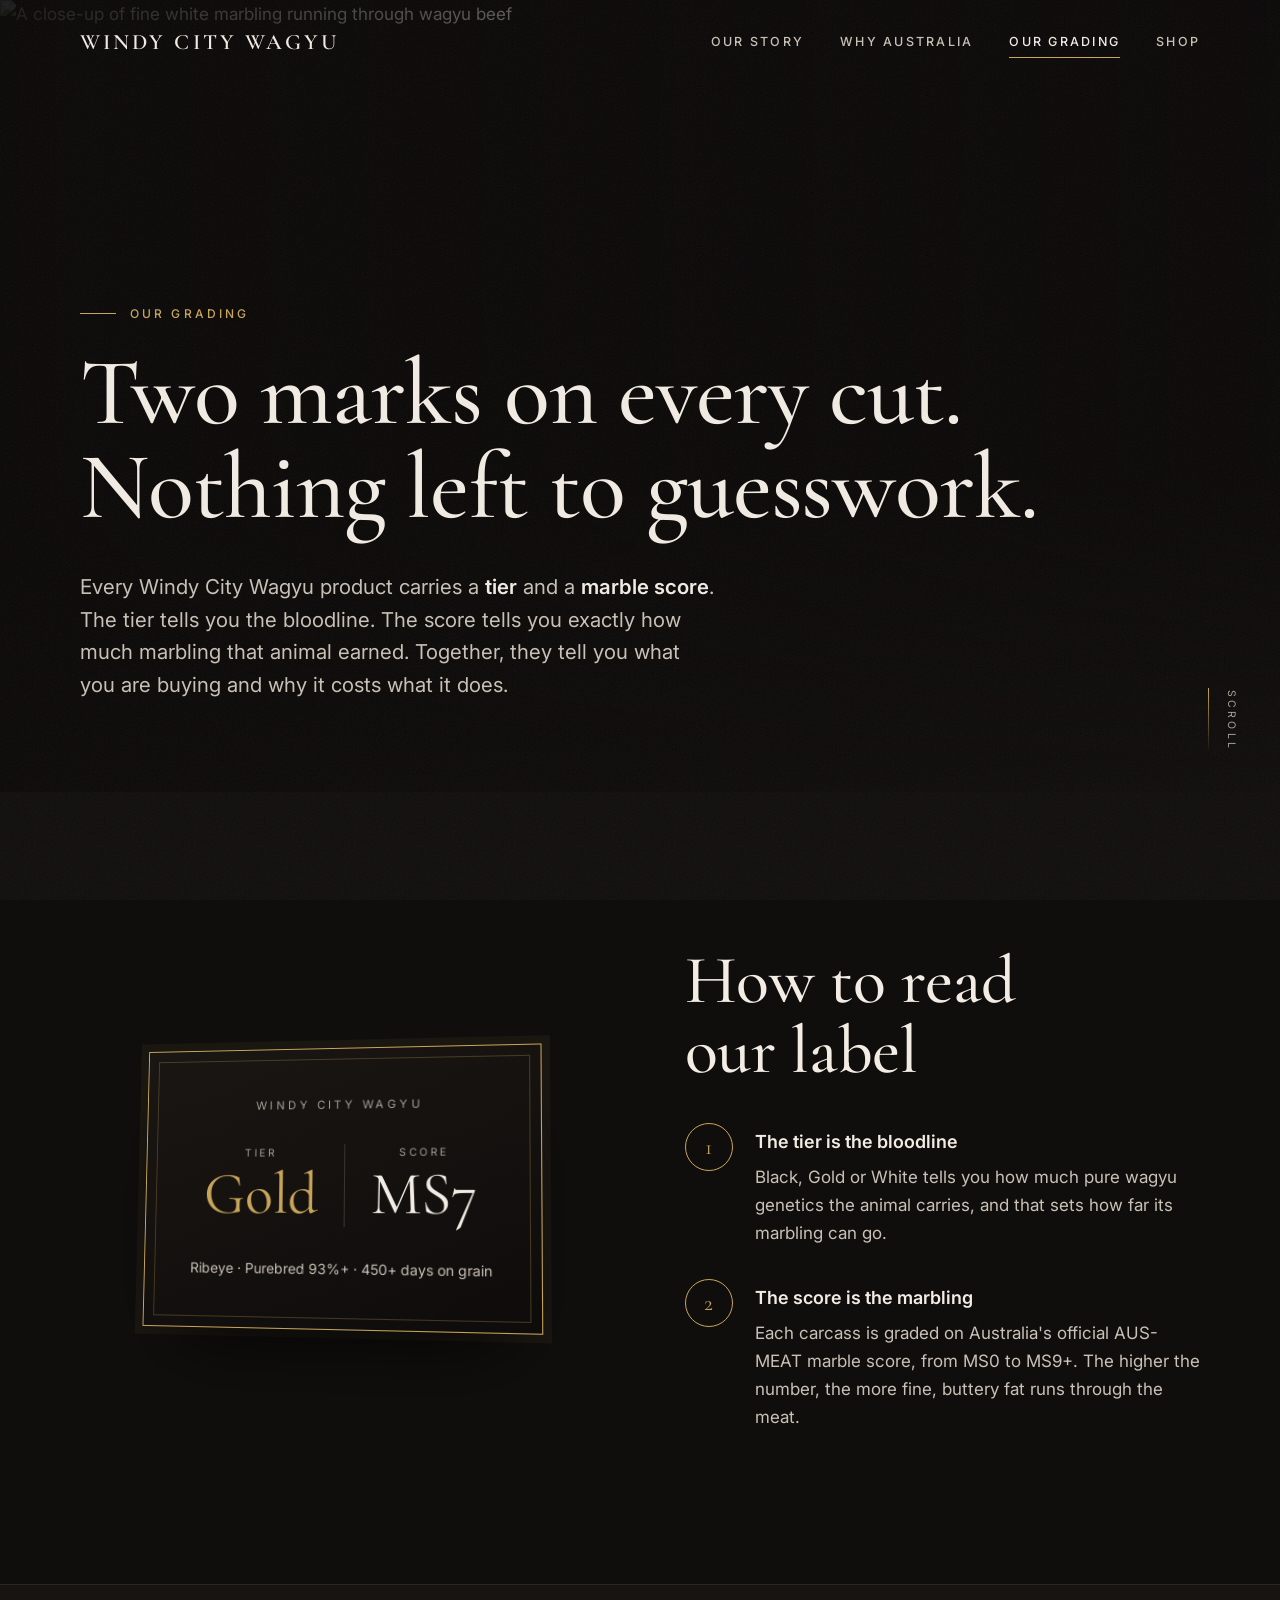
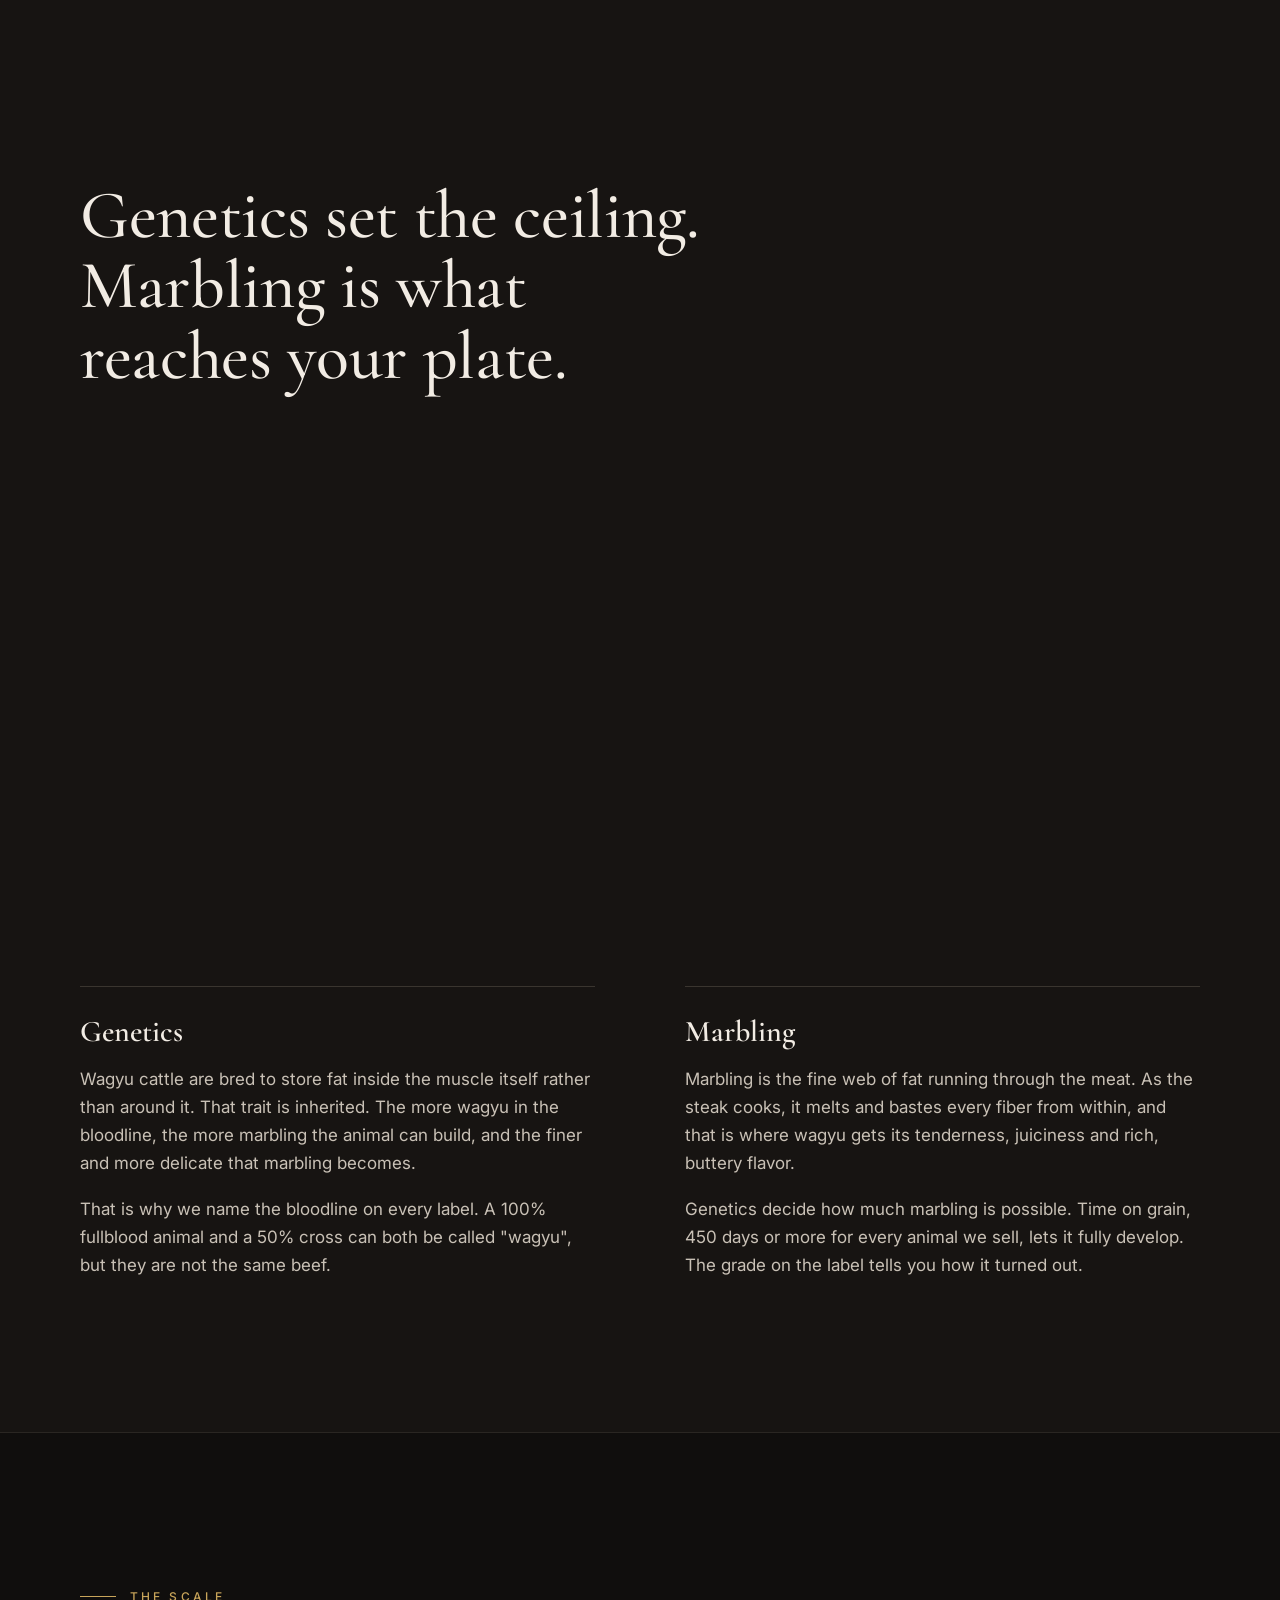
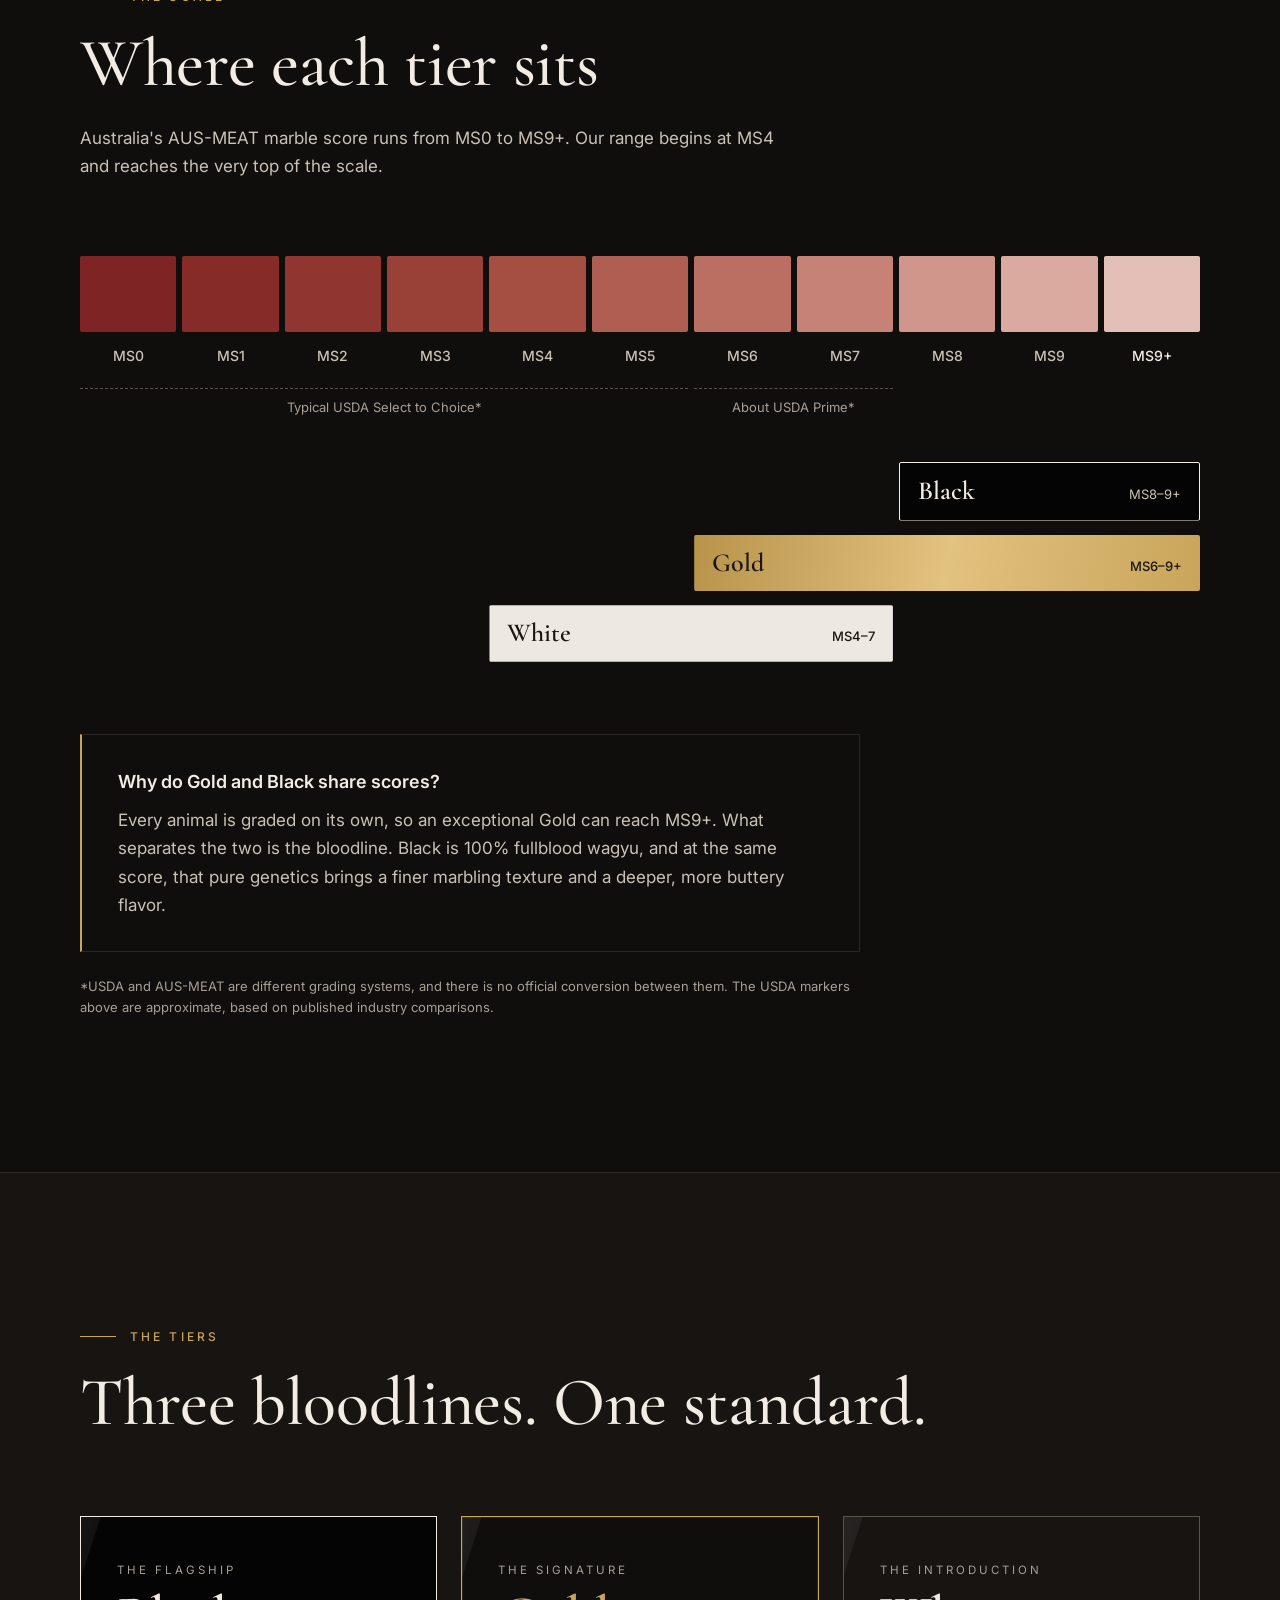
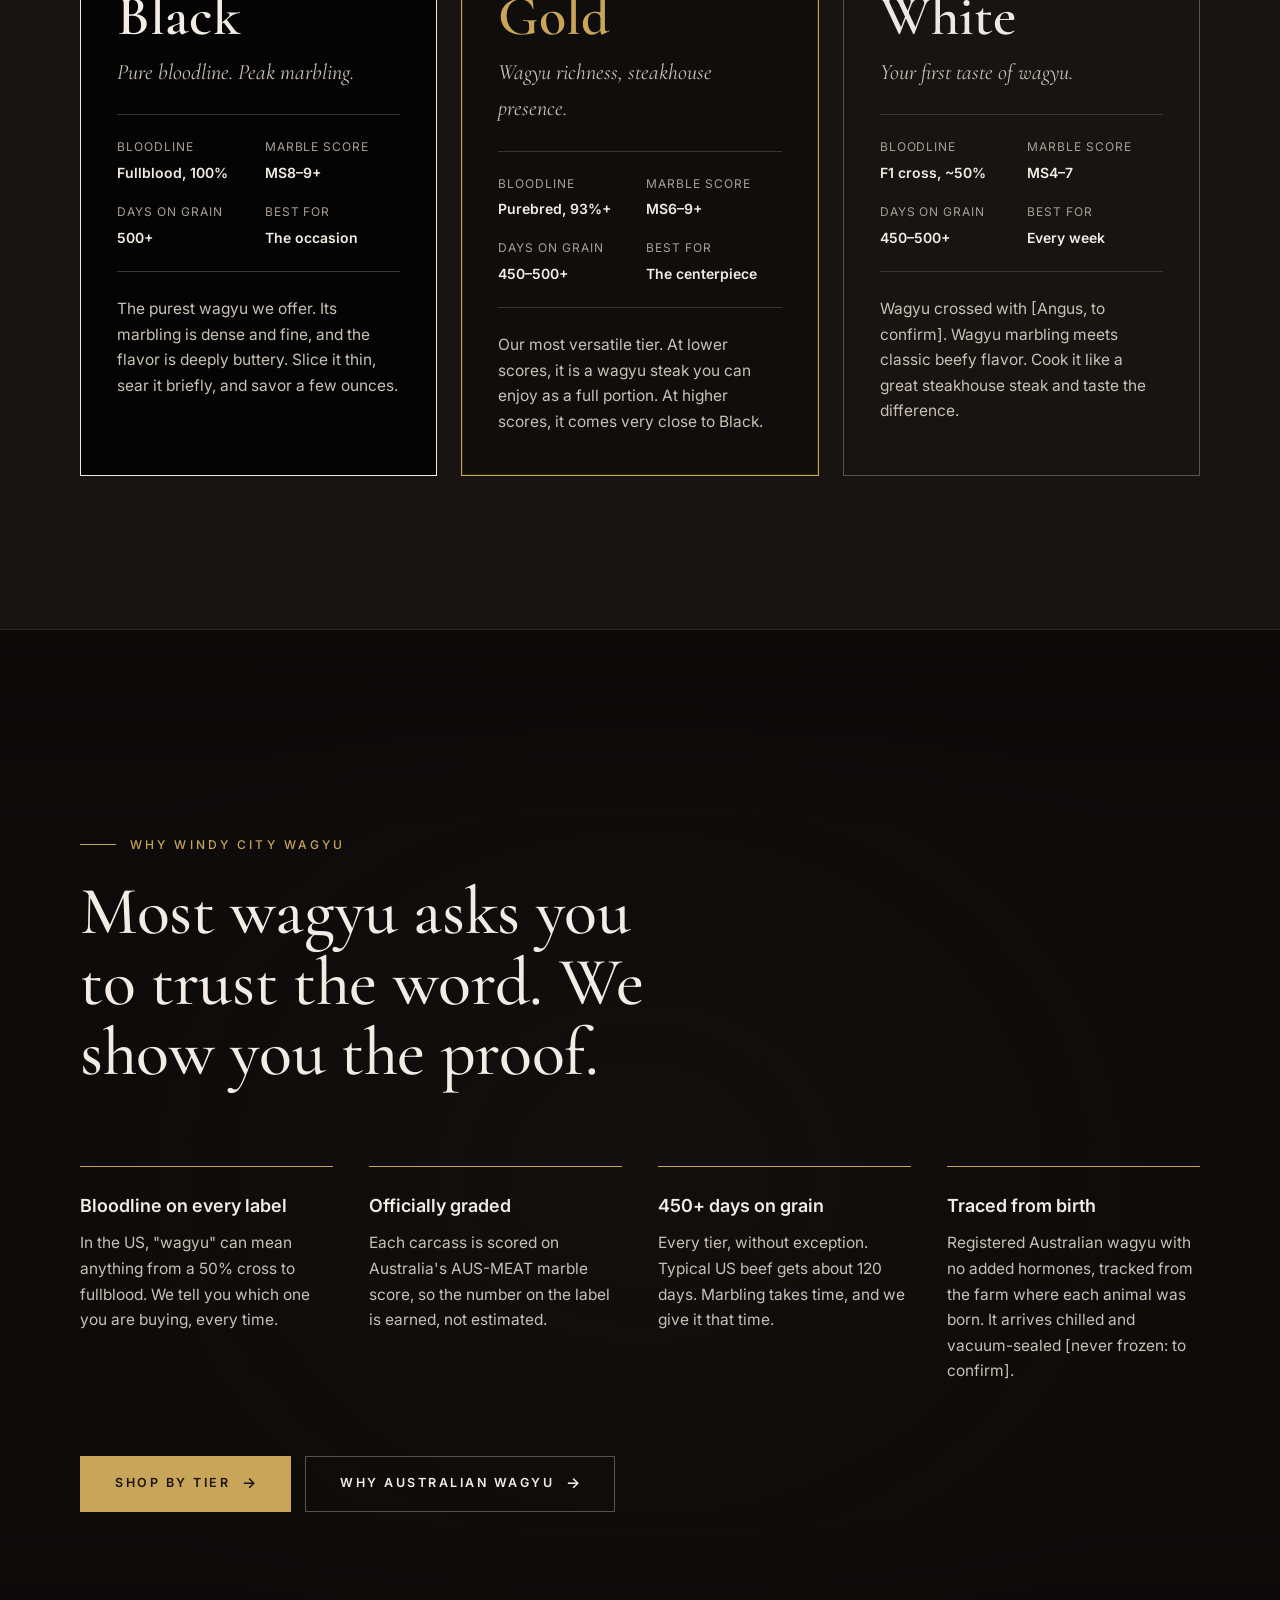
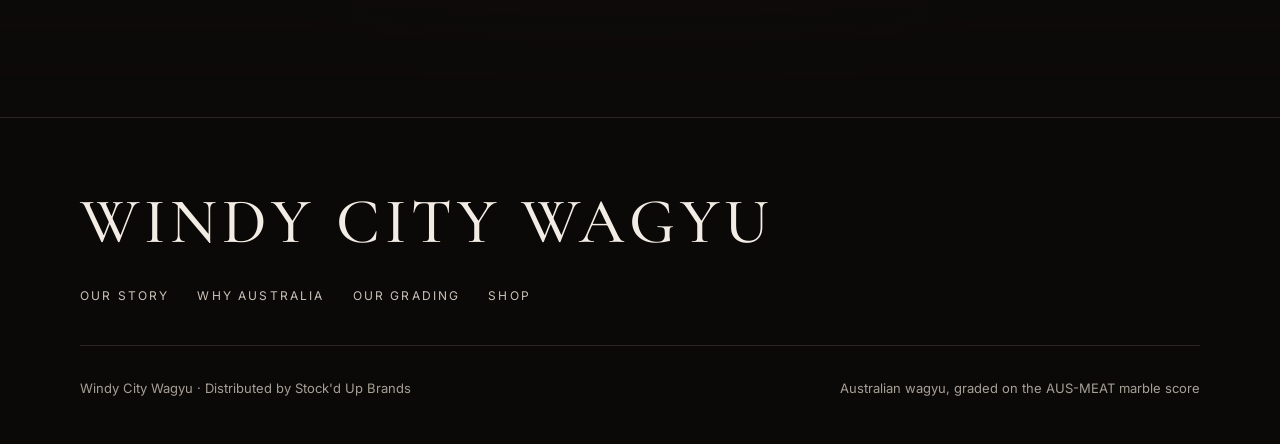
==== our-grading.html @ c62c2001 "Redesign the site with a shared design system and motion Same copy on all four pages. Adds a shared " ====
<!doctype html>
<html lang="en">
<head>
<meta charset="utf-8">
<meta name="viewport" content="width=device-width, initial-scale=1">
<title>Our Grading — Windy City Wagyu</title>
<meta name="description" content="Every Windy City Wagyu cut carries a tier and a marble score. The tier tells you the bloodline; the score tells you the marbling.">
<meta name="theme-color" content="#100E0D">
<link rel="preconnect" href="https://fonts.googleapis.com">
<link rel="preconnect" href="https://fonts.gstatic.com" crossorigin>
<link rel="stylesheet" href="https://fonts.googleapis.com/css2?family=Cormorant+Garamond:ital,wght@0,500;0,600;1,500&amp;family=Inter:wght@300;400;500;600&amp;display=swap">
<link rel="preload" as="image" href="images/marbling-macro.webp">
<link rel="stylesheet" href="styles.css">
<script>document.documentElement.classList.add('js')</script>
</head>
<body>

<header class="site-header">
<div class="wrap">
<a class="brand" href="index.html">WINDY CITY WAGYU</a>
<button class="nav-toggle" type="button" aria-label="Menu" aria-expanded="false" aria-controls="site-nav"><span></span><span></span></button>
<nav id="site-nav" class="nav" aria-label="Main">
<a href="index.html">Our Story</a>
<a href="why-australia.html">Why Australia</a>
<a href="our-grading.html" aria-current="page">Our Grading</a>
<a href="shop.html">Shop</a>
</nav>
</div>
</header>

<main>

<section class="hero hero--short">
<div class="hero-media"><img src="images/marbling-macro.webp" alt="A close-up of fine white marbling running through wagyu beef" width="2400" height="1350" fetchpriority="high"></div>
<div class="wrap">
<p class="eyebrow" data-hero="1">Our Grading</p>
<h1 class="display display--md" data-hero="2">Two marks on every cut. Nothing left to guesswork.</h1>
<p class="lede" data-hero="3">Every Windy City Wagyu product carries a <strong class="hl">tier</strong> and a <strong class="hl">marble score</strong>. The tier tells you the bloodline. The score tells you exactly how much marbling that animal earned. Together, they tell you what you are buying and why it costs what it does.</p>
</div>
<span class="scroll-cue" aria-hidden="true">Scroll</span>
</section>

<section class="section" aria-labelledby="read-label">
<div class="wrap">
<div class="split">
<div class="label-stage" data-reveal="fade" style="padding: 24px 0">
<div class="label-card" role="img" aria-label="Example label: Gold, MS7, Ribeye">
<div class="brandline">WINDY CITY WAGYU</div>
<div class="marks">
<div class="mark"><div class="k">TIER</div><div class="v" style="color: var(--gold)">Gold</div></div>
<div class="mark"><div class="k">SCORE</div><div class="v">MS7</div></div>
</div>
<div class="meta">Ribeye · Purebred 93%+ · 450+ days on grain</div>
</div>
</div>
<div>
<h2 id="read-label" class="h2" data-reveal>How to read our label</h2>
<div class="how">
<div class="how-item" data-reveal style="--d:.1s">
<div class="how-num">1</div>
<div><h3>The tier is the bloodline</h3><p>Black, Gold or White tells you how much pure wagyu genetics the animal carries, and that sets how far its marbling can go.</p></div>
</div>
<div class="how-item" data-reveal style="--d:.2s">
<div class="how-num">2</div>
<div><h3>The score is the marbling</h3><p>Each carcass is graded on Australia's official AUS-MEAT marble score, from MS0 to MS9+. The higher the number, the more fine, buttery fat runs through the meat.</p></div>
</div>
</div>
</div>
</div>
</div>
</section>

<section class="section section--alt" aria-labelledby="why-genetics">
<div class="wrap">
<div class="section-head">
<p class="eyebrow" data-reveal>Why it matters</p>
<h2 id="why-genetics" class="h2" data-reveal style="--d:.1s">Genetics set the ceiling. Marbling is what reaches your plate.</h2>
</div>
<div class="frame frame--corners" data-reveal="mask" style="aspect-ratio: 21 / 8; margin-bottom: clamp(56px, 7vw, 96px)"><div class="frame" data-parallax style="position:absolute; inset:0"><img src="images/three-steaks.webp" alt="Three raw steaks side by side, marbling increasing from left to right" width="2400" height="1029" loading="lazy"></div></div>
<div class="split split--top">
<div data-reveal>
<h3 class="h3" style="padding-top: 28px; border-top: 1px solid var(--line-2); margin-bottom: 16px">Genetics</h3>
<div class="muted">
<p>Wagyu cattle are bred to store fat inside the muscle itself rather than around it. That trait is inherited. The more wagyu in the bloodline, the more marbling the animal can build, and the finer and more delicate that marbling becomes.</p>
<p>That is why we name the bloodline on every label. A 100% fullblood animal and a 50% cross can both be called "wagyu", but they are not the same beef.</p>
</div>
</div>
<div data-reveal style="--d:.15s">
<h3 class="h3" style="padding-top: 28px; border-top: 1px solid var(--line-2); margin-bottom: 16px">Marbling</h3>
<div class="muted">
<p>Marbling is the fine web of fat running through the meat. As the steak cooks, it melts and bastes every fiber from within, and that is where wagyu gets its tenderness, juiciness and rich, buttery flavor.</p>
<p>Genetics decide how much marbling is possible. Time on grain, 450 days or more for every animal we sell, lets it fully develop. The grade on the label tells you how it turned out.</p>
</div>
</div>
</div>
</div>
</section>

<section id="scale" class="section" aria-labelledby="scale-title">
<div class="wrap">
<div class="section-head">
<p class="eyebrow" data-reveal>The scale</p>
<h2 id="scale-title" class="h2" data-reveal style="--d:.1s">Where each tier sits</h2>
<p class="muted" data-reveal style="--d:.2s">Australia's AUS-MEAT marble score runs from MS0 to MS9+. Our range begins at MS4 and reaches the very top of the scale.</p>
</div>

<div class="scale-scroll">
<div class="scale">
<div class="scale-row" aria-hidden="true">
<div class="swatch" style="--i:0; background: #7F2424"></div>
<div class="swatch" style="--i:1; background: #872B29"></div>
<div class="swatch" style="--i:2; background: #90352F"></div>
<div class="swatch" style="--i:3; background: #9A4137"></div>
<div class="swatch" style="--i:4; background: #A54F43"></div>
<div class="swatch" style="--i:5; background: #B05E52"></div>
<div class="swatch" style="--i:6; background: #BB6F63"></div>
<div class="swatch" style="--i:7; background: #C68276"></div>
<div class="swatch" style="--i:8; background: #D0968B"></div>
<div class="swatch" style="--i:9; background: #DAAAA1"></div>
<div class="swatch" style="--i:10; background: #E3BFB7"></div>
</div>
<div class="scale-row scale-labels">
<div>MS0</div><div>MS1</div><div>MS2</div><div>MS3</div><div>MS4</div><div>MS5</div><div>MS6</div><div>MS7</div><div>MS8</div><div>MS9</div><div style="color: var(--text)">MS9+</div>
</div>
<div class="scale-row scale-usda">
<div style="grid-column: 1 / 7">Typical USDA Select to Choice*</div>
<div style="grid-column: 7 / 9">About USDA Prime*</div>
</div>

<div class="tierbars">
<div class="scale-row"><div class="tierbar tier-black-bar" style="grid-column: 9 / 12; --d:.2s"><span class="name">Black</span><span class="range">MS8–9+</span></div></div>
<div class="scale-row"><div class="tierbar tier-gold-bar" style="grid-column: 7 / 12; --d:.4s"><span class="name">Gold</span><span class="range">MS6–9+</span></div></div>
<div class="scale-row"><div class="tierbar tier-white-bar" style="grid-column: 5 / 9; --d:.6s"><span class="name">White</span><span class="range">MS4–7</span></div></div>
</div>
</div>
</div>

<div class="callout" data-reveal>
<h3>Why do Gold and Black share scores?</h3>
<p>Every animal is graded on its own, so an exceptional Gold can reach MS9+. What separates the two is the bloodline. Black is 100% fullblood wagyu, and at the same score, that pure genetics brings a finer marbling texture and a deeper, more buttery flavor.</p>
</div>
<p class="fine" style="margin-top: 24px; max-width: 780px">*USDA and AUS-MEAT are different grading systems, and there is no official conversion between them. The USDA markers above are approximate, based on published industry comparisons.</p>
</div>
</section>

<section id="tiers" class="section section--alt" aria-labelledby="tiers-title">
<div class="wrap">
<div class="section-head">
<p class="eyebrow" data-reveal>The tiers</p>
<h2 id="tiers-title" class="h2" data-reveal style="--d:.1s">Three bloodlines. One standard.</h2>
</div>
<div class="tiers">

<article class="tier tier--black" data-reveal>
<div>
<div class="kicker">THE FLAGSHIP</div>
<h3 class="name">Black</h3>
<p class="tagline">Pure bloodline. Peak marbling.</p>
</div>
<dl>
<div><dt>Bloodline</dt><dd>Fullblood, 100%</dd></div>
<div><dt>Marble score</dt><dd>MS8–9+</dd></div>
<div><dt>Days on grain</dt><dd>500+</dd></div>
<div><dt>Best for</dt><dd>The occasion</dd></div>
</dl>
<p class="desc">The purest wagyu we offer. Its marbling is dense and fine, and the flavor is deeply buttery. Slice it thin, sear it briefly, and savor a few ounces.</p>
</article>

<article class="tier tier--gold" data-reveal style="--d:.12s">
<div>
<div class="kicker">THE SIGNATURE</div>
<h3 class="name">Gold</h3>
<p class="tagline">Wagyu richness, steakhouse presence.</p>
</div>
<dl>
<div><dt>Bloodline</dt><dd>Purebred, 93%+</dd></div>
<div><dt>Marble score</dt><dd>MS6–9+</dd></div>
<div><dt>Days on grain</dt><dd>450–500+</dd></div>
<div><dt>Best for</dt><dd>The centerpiece</dd></div>
</dl>
<p class="desc">Our most versatile tier. At lower scores, it is a wagyu steak you can enjoy as a full portion. At higher scores, it comes very close to Black.</p>
</article>

<article class="tier tier--white" data-reveal style="--d:.24s">
<div>
<div class="kicker">THE INTRODUCTION</div>
<h3 class="name">White</h3>
<p class="tagline">Your first taste of wagyu.</p>
</div>
<dl>
<div><dt>Bloodline</dt><dd>F1 cross, ~50%</dd></div>
<div><dt>Marble score</dt><dd>MS4–7</dd></div>
<div><dt>Days on grain</dt><dd>450–500+</dd></div>
<div><dt>Best for</dt><dd>Every week</dd></div>
</dl>
<p class="desc">Wagyu crossed with [Angus, to confirm]. Wagyu marbling meets classic beefy flavor. Cook it like a great steakhouse steak and taste the difference.</p>
</article>

</div>
</div>
</section>

<section class="photo-section" aria-labelledby="why-us">
<div class="frame" data-parallax><img src="images/sliced-steak.webp" alt="" width="2400" height="1350" loading="lazy"></div>
<div class="wrap">
<div class="section-head">
<p class="eyebrow" data-reveal>Why Windy City Wagyu</p>
<h2 id="why-us" class="h2" data-reveal style="--d:.1s; margin: 0">Most wagyu asks you to trust the word. We show you the proof.</h2>
</div>
<div class="features">
<div class="feature" data-reveal><h3>Bloodline on every label</h3><p>In the US, "wagyu" can mean anything from a 50% cross to fullblood. We tell you which one you are buying, every time.</p></div>
<div class="feature" data-reveal style="--d:.1s"><h3>Officially graded</h3><p>Each carcass is scored on Australia's AUS-MEAT marble score, so the number on the label is earned, not estimated.</p></div>
<div class="feature" data-reveal style="--d:.2s"><h3>450+ days on grain</h3><p>Every tier, without exception. Typical US beef gets about 120 days. Marbling takes time, and we give it that time.</p></div>
<div class="feature" data-reveal style="--d:.3s"><h3>Traced from birth</h3><p>Registered Australian wagyu with no added hormones, tracked from the farm where each animal was born. It arrives chilled and vacuum-sealed [never frozen: to confirm].</p></div>
</div>
<div class="btns" style="margin-top: 72px" data-reveal>
<a class="btn" href="shop.html">Shop by tier</a>
<a class="btn btn--ghost" href="why-australia.html">Why Australian wagyu</a>
</div>
</div>
</section>

</main>

<footer class="site-footer">
<div class="wrap">
<div class="footer-top">
<div class="footer-brand">WINDY CITY WAGYU</div>
<nav class="footer-nav" aria-label="Footer">
<a href="index.html">Our Story</a>
<a href="why-australia.html">Why Australia</a>
<a href="our-grading.html">Our Grading</a>
<a href="shop.html">Shop</a>
</nav>
</div>
<div class="footer-meta">
<span>Windy City Wagyu · Distributed by Stock'd Up Brands</span>
<span>Australian wagyu, graded on the AUS-MEAT marble score</span>
</div>
</div>
</footer>

<script src="site.js" defer></script>
</body>
</html>
---- styles.css ----
/* Windy City Wagyu — shared design system */

:root {
  --ink: #0B0908;
  --bg: #100E0D;
  --bg-2: #171412;
  --bg-3: #1E1A17;
  --line: #2A2622;
  --line-2: #3A352F;
  --line-3: #5A534B;
  --text: #F2ECE4;
  --text-2: #C9C1B6;
  --text-3: #A79F95;
  --gold: #C9A55A;
  --gold-hi: #E2C27F;
  --gold-lo: #8C7038;
  --ivory: #EDE8E1;
  --serif: 'Cormorant Garamond', Georgia, serif;
  --sans: Inter, system-ui, -apple-system, sans-serif;
  --wrap: 1200px;
  --gutter: clamp(20px, 4vw, 40px);
  --section: clamp(88px, 12vw, 160px);
  --ease: cubic-bezier(.2, .7, .2, 1);
}

*, *::before, *::after { box-sizing: border-box; }
html { scroll-behavior: smooth; -webkit-text-size-adjust: 100%; }
body {
  margin: 0;
  background: var(--bg);
  color: var(--text);
  font-family: var(--sans);
  font-size: 17px;
  line-height: 1.65;
  -webkit-font-smoothing: antialiased;
  overflow-x: hidden;
}
img { display: block; max-width: 100%; height: auto; }
a { color: var(--gold); transition: color .3s var(--ease); }
a:hover { color: var(--gold-hi); }
::selection { background: var(--gold); color: var(--ink); }
:focus-visible { outline: 2px solid var(--gold); outline-offset: 3px; }

/* Film grain over everything, for a printed, tactile feel */
body::after {
  content: "";
  position: fixed;
  inset: 0;
  z-index: 100;
  pointer-events: none;
  opacity: .06;
  background-image: url("data:image/svg+xml,%3Csvg xmlns='http://www.w3.org/2000/svg' width='160' height='160'%3E%3Cfilter id='n'%3E%3CfeTurbulence type='fractalNoise' baseFrequency='.9' numOctaves='2' stitchTiles='stitch'/%3E%3C/filter%3E%3Crect width='100%25' height='100%25' filter='url(%23n)'/%3E%3C/svg%3E");
}

.wrap { max-width: var(--wrap); margin: 0 auto; padding: 0 var(--gutter); }
.wrap--narrow { max-width: 920px; }

/* ---------- Header ---------- */
.site-header {
  position: fixed;
  top: 0; left: 0; right: 0;
  z-index: 50;
  transition: background .4s var(--ease), border-color .4s var(--ease), backdrop-filter .4s;
  border-bottom: 1px solid transparent;
}
.site-header.is-scrolled,
.site-header.is-open {
  background: rgba(16, 14, 13, .86);
  backdrop-filter: blur(14px) saturate(1.2);
  -webkit-backdrop-filter: blur(14px) saturate(1.2);
  border-bottom-color: var(--line);
}
.site-header .wrap {
  display: flex;
  align-items: center;
  justify-content: space-between;
  gap: 24px;
  height: 84px;
  transition: height .4s var(--ease);
}
.site-header.is-scrolled .wrap { height: 68px; }
.brand {
  font-family: var(--serif);
  font-size: 22px;
  font-weight: 600;
  letter-spacing: .14em;
  color: var(--text);
  text-decoration: none;
  white-space: nowrap;
}
.brand:hover { color: var(--text); }
.nav { display: flex; gap: 36px; }
.nav a {
  position: relative;
  color: var(--text-2);
  text-decoration: none;
  font-size: 12.5px;
  font-weight: 500;
  letter-spacing: .18em;
  text-transform: uppercase;
  padding: 6px 0;
}
.nav a::after {
  content: "";
  position: absolute;
  left: 0; right: 0; bottom: 0;
  height: 1px;
  background: var(--gold);
  transform: scaleX(0);
  transform-origin: right;
  transition: transform .5s var(--ease);
}
.nav a:hover { color: var(--text); }
.nav a:hover::after, .nav a[aria-current="page"]::after { transform: scaleX(1); transform-origin: left; }
.nav a[aria-current="page"] { color: var(--text); }
.nav-toggle {
  display: none;
  width: 44px; height: 44px;
  margin-right: -10px;
  background: none;
  border: 0;
  cursor: pointer;
  position: relative;
}
.nav-toggle span {
  position: absolute;
  left: 11px; right: 11px;
  height: 1px;
  background: var(--text);
  transition: transform .4s var(--ease), top .4s var(--ease);
}
.nav-toggle span:first-child { top: 18px; }
.nav-toggle span:last-child { top: 26px; }
.is-open .nav-toggle span:first-child { top: 22px; transform: rotate(45deg); }
.is-open .nav-toggle span:last-child { top: 22px; transform: rotate(-45deg); }

@media (max-width: 860px) {
  .nav-toggle { display: block; }
  .nav {
    position: fixed;
    top: 68px; left: 0; right: 0;
    height: calc(100vh - 68px);
    height: calc(100dvh - 68px);
    flex-direction: column;
    gap: 0;
    padding: 24px var(--gutter);
    background: var(--bg);
    opacity: 0;
    visibility: hidden;
    transform: translateY(-8px);
    transition: opacity .4s var(--ease), transform .4s var(--ease), visibility .4s;
  }
  .site-header.is-open .nav { opacity: 1; visibility: visible; transform: none; }
  .nav a {
    font-family: var(--serif);
    font-size: 34px;
    letter-spacing: .02em;
    text-transform: none;
    padding: 14px 0;
    border-bottom: 1px solid var(--line);
  }
  .nav a::after { display: none; }
  .nav a[aria-current="page"] { color: var(--gold); }
  .site-header .wrap { height: 68px; }
}

/* ---------- Type ---------- */
.eyebrow {
  display: flex;
  align-items: center;
  gap: 14px;
  margin: 0 0 22px;
  font-size: 12px;
  font-weight: 500;
  letter-spacing: .26em;
  text-transform: uppercase;
  color: var(--gold);
}
.eyebrow::before {
  content: "";
  width: 36px;
  height: 1px;
  background: currentColor;
  flex: none;
}
.eyebrow--center { justify-content: center; }
.eyebrow--center::after { content: ""; width: 36px; height: 1px; background: currentColor; flex: none; }

.display {
  margin: 0;
  font-family: var(--serif);
  font-weight: 500;
  font-size: clamp(54px, 9vw, 128px);
  line-height: .96;
  letter-spacing: -.01em;
}
.display--md { font-size: clamp(46px, 7.4vw, 100px); line-height: 1; }
.h2 {
  margin: 0;
  font-family: var(--serif);
  font-weight: 500;
  font-size: clamp(38px, 5.4vw, 68px);
  line-height: 1.04;
  letter-spacing: -.005em;
  text-wrap: balance;
}
.h3 { margin: 0; font-family: var(--serif); font-weight: 600; font-size: 30px; line-height: 1.12; }
.lede { font-size: clamp(18px, 1.6vw, 21px); line-height: 1.6; color: var(--text-2); }
.muted { color: var(--text-2); }
.small { font-size: 15px; }
.fine { font-size: 13px; color: var(--text-3); }
p { margin: 0 0 18px; }
p:last-child { margin-bottom: 0; }
strong.hl { color: var(--text); font-weight: 600; }
.numeral { font-family: var(--serif); font-size: 22px; color: var(--gold); line-height: 1; }

/* ---------- Buttons ---------- */
.btns { display: flex; flex-wrap: wrap; gap: 14px; }
.btns--center { justify-content: center; }
.btn {
  position: relative;
  display: inline-flex;
  align-items: center;
  justify-content: center;
  gap: 12px;
  min-height: 56px;
  padding: 0 34px;
  overflow: hidden;
  isolation: isolate;
  background: var(--gold);
  color: #1A1611;
  text-decoration: none;
  font-size: 12.5px;
  font-weight: 600;
  letter-spacing: .2em;
  text-transform: uppercase;
  border: 1px solid var(--gold);
  transition: color .45s var(--ease), border-color .45s var(--ease);
}
.btn::before {
  content: "";
  position: absolute;
  inset: 0;
  z-index: -1;
  background: var(--gold-hi);
  transform: translateY(101%);
  transition: transform .5s var(--ease);
}
.btn:hover { color: #1A1611; border-color: var(--gold-hi); }
.btn:hover::before { transform: none; }
.btn::after { content: "→"; font-size: 15px; letter-spacing: 0; transition: transform .45s var(--ease); }
.btn:hover::after { transform: translateX(4px); }
.btn--ghost { background: transparent; color: var(--text); border-color: var(--line-3); }
.btn--ghost::before { background: var(--text); }
.btn--ghost:hover { color: var(--ink); border-color: var(--text); }
.btn--ivory { background: var(--ivory); border-color: var(--ivory); }
.btn--ivory::before { background: #fff; }
.btn--sm { min-height: 50px; padding: 0 24px; font-size: 12px; }
.btn--block { width: 100%; }
.text-link {
  display: inline-flex;
  align-items: center;
  gap: 10px;
  min-height: 44px;
  font-size: 13px;
  font-weight: 600;
  letter-spacing: .16em;
  text-transform: uppercase;
  text-decoration: none;
}

/* ---------- Hero ---------- */
.hero {
  position: relative;
  min-height: 100vh;
  min-height: 100svh;
  display: flex;
  align-items: flex-end;
  padding: 160px 0 clamp(72px, 10vh, 120px);
  overflow: hidden;
  background: var(--ink);
}
.hero--short { min-height: 88vh; min-height: 88svh; }
.hero-media { position: absolute; inset: 0; }
.hero-media img {
  width: 100%;
  height: 100%;
  object-fit: cover;
  object-position: var(--pos, center);
  transform: scale(1.08);
  animation: heroZoom 14s var(--ease) forwards;
}
@keyframes heroZoom { to { transform: scale(1); } }
.hero::before {
  content: "";
  position: absolute;
  inset: 0;
  z-index: 1;
  background:
    linear-gradient(90deg, rgba(11, 9, 8, .92) 0%, rgba(11, 9, 8, .62) 45%, rgba(11, 9, 8, .1) 100%),
    linear-gradient(0deg, rgba(16, 14, 13, 1) 0%, rgba(16, 14, 13, 0) 40%);
}
.hero .wrap { position: relative; z-index: 2; width: 100%; }
.hero .display { max-width: 980px; }
.hero .lede { max-width: 640px; margin-top: 36px; }
.hero .btns { margin-top: 44px; }
.scroll-cue {
  position: absolute;
  z-index: 2;
  right: var(--gutter);
  bottom: 40px;
  display: flex;
  flex-direction: column;
  align-items: center;
  gap: 14px;
  font-size: 10.5px;
  letter-spacing: .3em;
  text-transform: uppercase;
  color: var(--text-3);
  writing-mode: vertical-rl;
}
.scroll-cue::after {
  content: "";
  width: 1px;
  height: 64px;
  background: linear-gradient(var(--gold), transparent);
  animation: cue 2.4s var(--ease) infinite;
  transform-origin: top;
}
@keyframes cue { 0% { transform: scaleY(0); } 50% { transform: scaleY(1); transform-origin: top; } 51% { transform-origin: bottom; } 100% { transform: scaleY(0); transform-origin: bottom; } }
@media (max-width: 700px) { .scroll-cue { display: none; } }

/* Hero entrance */
.hero [data-hero] { opacity: 0; transform: translateY(28px); animation: rise 1.2s var(--ease) forwards; }
.hero [data-hero="1"] { animation-delay: .15s; }
.hero [data-hero="2"] { animation-delay: .35s; }
.hero [data-hero="3"] { animation-delay: .55s; }
.hero [data-hero="4"] { animation-delay: .75s; }
@keyframes rise { to { opacity: 1; transform: none; } }

/* On-page chips (Why Australia) */
.chips { display: flex; flex-wrap: wrap; gap: 10px; margin-top: 48px; }
.chips a {
  display: inline-flex;
  align-items: center;
  min-height: 44px;
  padding: 0 18px;
  border: 1px solid rgba(242, 236, 228, .18);
  background: rgba(16, 14, 13, .4);
  backdrop-filter: blur(6px);
  -webkit-backdrop-filter: blur(6px);
  color: var(--text-2);
  text-decoration: none;
  font-size: 14px;
  transition: border-color .3s, color .3s, background .3s;
}
.chips a:hover { border-color: var(--gold); color: var(--text); background: rgba(201, 165, 90, .08); }

/* ---------- Sections ---------- */
.section { position: relative; padding: var(--section) 0; }
.section--alt { background: var(--bg-2); border-top: 1px solid var(--line); border-bottom: 1px solid var(--line); }
.section--alt + .section--alt { border-top: 0; }
.section-head { margin-bottom: clamp(48px, 6vw, 80px); max-width: 860px; }
.section-head .lede, .section-head .muted { margin-top: 24px; max-width: 700px; }
.section-head--center { margin-left: auto; margin-right: auto; text-align: center; }
.section-head--center .lede, .section-head--center .muted { margin-left: auto; margin-right: auto; }

.split { display: grid; grid-template-columns: 1fr 1fr; gap: clamp(48px, 7vw, 112px); align-items: center; }
.split--top { align-items: start; }
.split--wide-left { grid-template-columns: 1.15fr .85fr; }
.split--wide-right { grid-template-columns: .85fr 1.15fr; }
@media (max-width: 900px) {
  .split, .split--wide-left, .split--wide-right { grid-template-columns: 1fr; }
}

/* Image frames */
.frame { position: relative; overflow: hidden; background: var(--bg-3); }
.frame img { width: 100%; height: 100%; object-fit: cover; }
.frame--portrait { aspect-ratio: 4 / 5; }
.frame--land { aspect-ratio: 16 / 10; }
.frame--corners::before, .frame--corners::after {
  content: "";
  position: absolute;
  z-index: 2;
  width: 44px;
  height: 44px;
  border: 1px solid var(--gold);
  pointer-events: none;
}
.frame--corners::before { top: 16px; left: 16px; border-right: 0; border-bottom: 0; }
.frame--corners::after { right: 16px; bottom: 16px; border-left: 0; border-top: 0; }
.frame-wrap { position: relative; }
.frame-wrap::before {
  content: "";
  position: absolute;
  inset: 28px -28px -28px 28px;
  border: 1px solid var(--line-2);
  z-index: 0;
}
.frame-wrap > .frame { z-index: 1; }
@media (max-width: 900px) { .frame-wrap::before { inset: 16px -12px -16px 12px; } }

/* Parallax: JS sets --shift on [data-parallax] */
[data-parallax] img { transform: translate3d(0, var(--shift, 0), 0) scale(1.14); will-change: transform; }

/* Full-bleed photographic band */
.band { position: relative; height: clamp(320px, 62vh, 640px); overflow: hidden; background: var(--ink); }
.band .frame { position: absolute; inset: 0; }
.band::after {
  content: "";
  position: absolute;
  inset: 0;
  background: linear-gradient(180deg, var(--bg) 0%, rgba(16, 14, 13, 0) 22%, rgba(16, 14, 13, 0) 78%, var(--bg) 100%);
  pointer-events: none;
}
.band--alt::after { background: linear-gradient(180deg, var(--bg-2) 0%, rgba(23, 20, 18, 0) 22%, rgba(16, 14, 13, 0) 78%, var(--bg) 100%); }

/* Section over a photograph */
.photo-section { position: relative; overflow: hidden; padding: clamp(120px, 16vw, 220px) 0; background: var(--ink); }
.photo-section > .frame { position: absolute; inset: 0; }
.photo-section::before {
  content: "";
  position: absolute;
  inset: 0;
  z-index: 1;
  background: radial-gradient(ellipse at center, rgba(11, 9, 8, .62) 0%, rgba(11, 9, 8, .86) 70%), linear-gradient(180deg, var(--bg) 0%, rgba(16,14,13,0) 18%, rgba(16,14,13,0) 82%, var(--bg) 100%);
}
.photo-section .wrap { position: relative; z-index: 2; }
.photo-section .h2 { margin: 0 auto 24px; max-width: 820px; }
.photo-section .muted { margin: 0 auto 44px; max-width: 580px; }
.center { text-align: center; }

/* ---------- Reveal on scroll ---------- */
.js [data-reveal] { opacity: 0; transform: translateY(36px); transition: opacity 1.1s var(--ease), transform 1.1s var(--ease); transition-delay: var(--d, 0s); }
.js [data-reveal="fade"] { transform: none; }
.js [data-reveal="left"] { transform: translateX(-40px); }
.js [data-reveal="right"] { transform: translateX(40px); }
.js [data-reveal="mask"] { opacity: 1; transform: none; clip-path: inset(0 0 100% 0); transition: clip-path 1.4s var(--ease); transition-delay: var(--d, 0s); }
.js [data-reveal].is-in { opacity: 1; transform: none; }
.js [data-reveal="mask"].is-in { clip-path: inset(0 0 0 0); }

/* ---------- Stats ---------- */
.stats { display: grid; grid-template-columns: repeat(4, minmax(0, 1fr)); border-top: 1px solid var(--line-2); border-bottom: 1px solid var(--line-2); margin-top: clamp(64px, 8vw, 104px); }
.stat { padding: 36px 28px 32px; border-left: 1px solid var(--line-2); }
.stat:first-child { border-left: 0; padding-left: 0; }
.stat-num { font-family: var(--serif); font-size: clamp(52px, 5.6vw, 76px); line-height: 1; color: var(--gold); font-variant-numeric: lining-nums tabular-nums; }
.stat-label { margin-top: 14px; color: var(--text-2); font-size: 14px; line-height: 1.5; max-width: 220px; }
@media (max-width: 900px) {
  .stats { grid-template-columns: repeat(2, minmax(0, 1fr)); }
  .stat:nth-child(3) { border-left: 0; padding-left: 0; }
  .stat:nth-child(n+3) { border-top: 1px solid var(--line-2); }
}
@media (max-width: 420px) { .stat { padding: 28px 16px; } }

.stack-stats { display: grid; gap: 16px; }
.stat-card { padding: 28px 30px; border: 1px solid var(--line-2); background: rgba(16, 14, 13, .6); }
.stat-card .stat-num { font-size: 56px; }
.stat-card .stat-label { max-width: none; font-size: 15px; }

/* ---------- Promise / feature grids ---------- */
.grid-4 { display: grid; grid-template-columns: repeat(4, minmax(0, 1fr)); gap: 0; }
.grid-4 > * { padding: 36px 32px 8px; border-left: 1px solid var(--line-2); }
.grid-4 > *:first-child { border-left: 0; padding-left: 0; }
@media (max-width: 1000px) {
  .grid-4 { grid-template-columns: repeat(2, minmax(0, 1fr)); row-gap: 48px; }
  .grid-4 > *:nth-child(3) { border-left: 0; padding-left: 0; }
}
@media (max-width: 600px) {
  .grid-4 { grid-template-columns: 1fr; row-gap: 0; }
  .grid-4 > * { border-left: 0; padding: 32px 0; border-top: 1px solid var(--line-2); }
}
.promise .numeral { font-size: 40px; font-style: italic; }
.promise h3 { margin: 20px 0 12px; font-family: var(--serif); font-weight: 600; font-size: 30px; line-height: 1.1; }
.promise p { color: var(--text-2); font-size: 15.5px; }
.feature { border-top: 1px solid var(--gold); padding-top: 24px; }
.feature h3 { margin: 0 0 10px; font-size: 18px; font-weight: 600; }
.feature p { color: var(--text-2); font-size: 15.5px; }
.features { display: grid; grid-template-columns: repeat(auto-fit, minmax(240px, 1fr)); gap: 48px 36px; }

/* ---------- Journey / numbered steps ---------- */
.steps { list-style: none; margin: 0; padding: 0; display: grid; grid-template-columns: repeat(6, minmax(0, 1fr)); gap: 0; position: relative; counter-reset: s; }
.steps::before, .steps::after {
  content: "";
  position: absolute;
  top: 22px; left: 0; right: 0;
  height: 1px;
  background: var(--line-2);
}
.steps::after { background: var(--gold); transform-origin: left; }
.js .steps::after { transform: scaleX(0); transition: transform 2.4s var(--ease) .2s; }
.js .steps.is-in::after { transform: none; }
.steps li { position: relative; padding: 0 22px 0 0; }
.steps .dot {
  position: relative;
  width: 45px; height: 45px;
  display: flex; align-items: center; justify-content: center;
  border: 1px solid var(--line-3);
  border-radius: 50%;
  background: var(--bg);
  font-family: var(--serif);
  font-size: 18px;
  color: var(--gold);
  transition: border-color .6s var(--ease), background .6s var(--ease), color .6s var(--ease);
  transition-delay: var(--d, 0s);
}
.steps li.is-in .dot { border-color: var(--gold); }
.steps li:last-child .dot { background: var(--gold); color: var(--ink); border-color: var(--gold); }
.steps h3 { margin: 26px 0 8px; font-size: 16px; font-weight: 600; }
.steps p { margin: 0; font-size: 14.5px; color: var(--text-2); }
@media (max-width: 1000px) {
  .steps { grid-template-columns: 1fr; gap: 0; }
  .steps::before, .steps::after { top: 0; bottom: 0; left: 22px; right: auto; width: 1px; height: auto; }
  .steps::after { transform-origin: top; }
  .js .steps::after { transform: scaleY(0); }
  .steps li { display: grid; grid-template-columns: 45px 1fr; column-gap: 24px; padding: 0 0 36px; }
  .steps li:last-child { padding-bottom: 0; }
  .steps .dot { grid-row: span 2; }
  .steps h3 { margin: 10px 0 6px; }
}

/* ---------- People ---------- */
.people { display: grid; grid-template-columns: repeat(auto-fit, minmax(260px, 1fr)); gap: 28px; }
.person .portrait {
  aspect-ratio: 4 / 5;
  display: flex; align-items: center; justify-content: center;
  background: linear-gradient(160deg, #26211C, #171412);
  border: 1px solid var(--line);
  color: #6B635A;
  font-size: 12px;
  letter-spacing: .16em;
}
.person h3 { margin: 20px 0 4px; font-size: 18px; font-weight: 600; }
.person p { margin: 0; font-size: 14px; color: var(--text-3); }

/* ---------- Quote ---------- */
.quote { font-family: var(--serif); font-style: italic; font-size: clamp(34px, 4.6vw, 60px); line-height: 1.16; margin: 0; text-wrap: balance; }
.quote-mark { display: block; font-family: var(--serif); font-size: 120px; line-height: .6; color: var(--gold); height: 54px; }
.attribution { margin-top: 36px; font-size: 12px; letter-spacing: .26em; text-transform: uppercase; color: var(--gold); }

.placeholder-note { padding: 20px 24px; border: 1px dashed var(--line-3); font-size: 15px; color: var(--text-2); }

.visually-hidden { position: absolute; width: 1px; height: 1px; overflow: hidden; clip: rect(0 0 0 0); white-space: nowrap; }

/* ---------- Grading: label ---------- */
.label-card {
  position: relative;
  width: 100%;
  max-width: 400px;
  margin: 0 auto;
  padding: 48px 36px;
  text-align: center;
  background: linear-gradient(160deg, #1A1613, #0E0C0B);
  border: 1px solid var(--gold);
  box-shadow: 0 40px 80px -30px rgba(0, 0, 0, .8), 0 0 0 8px rgba(201, 165, 90, .06);
  transform: perspective(900px) rotateY(var(--ry, -8deg)) rotateX(var(--rx, 4deg));
  transition: transform .6s var(--ease);
}
.label-card::before { content: ""; position: absolute; inset: 10px; border: 1px solid rgba(201, 165, 90, .28); pointer-events: none; }
.label-card .brandline { font-size: 11.5px; letter-spacing: .3em; color: var(--text-3); }
.label-card .marks { margin-top: 30px; display: flex; justify-content: center; }
.label-card .mark { padding: 0 26px; }
.label-card .mark + .mark { border-left: 1px solid var(--line-2); }
.label-card .k { font-size: 10.5px; letter-spacing: .24em; color: var(--text-3); }
.label-card .v { font-family: var(--serif); font-size: 60px; line-height: 1.1; }
.label-card .meta { margin-top: 30px; font-size: 14px; color: var(--text-2); }
.how { display: grid; gap: 32px; margin-top: 36px; }
.how-item { display: grid; grid-template-columns: 48px 1fr; gap: 22px; }
.how-num { width: 48px; height: 48px; display: flex; align-items: center; justify-content: center; border: 1px solid var(--gold); border-radius: 50%; font-family: var(--serif); font-size: 22px; color: var(--gold); }
.how-item h3 { margin: 4px 0 6px; font-size: 18px; font-weight: 600; }
.how-item p { color: var(--text-2); }

/* ---------- Grading: marble scale ---------- */
.scale-scroll { overflow-x: auto; padding-bottom: 8px; scrollbar-width: thin; scrollbar-color: var(--line-3) transparent; }
.scale { min-width: 760px; }
.scale-row { display: grid; grid-template-columns: repeat(11, minmax(0, 1fr)); gap: 6px; }
.swatch { height: 76px; border-radius: 2px; transform-origin: bottom; }
.js .scale .swatch { transform: scaleY(0); transition: transform .9s var(--ease); transition-delay: calc(var(--i) * 60ms); }
.js .scale.is-in .swatch { transform: none; }
.scale-labels { margin-top: 12px; font-size: 14px; font-weight: 500; text-align: center; color: var(--text-2); }
.scale-usda { margin-top: 20px; font-size: 13px; color: var(--text-3); }
.scale-usda div { border-top: 1px dashed var(--line-3); padding-top: 8px; text-align: center; }
.tierbars { margin-top: 44px; display: grid; gap: 14px; }
.tierbar { display: flex; justify-content: space-between; align-items: baseline; gap: 12px; padding: 14px 18px; border-radius: 2px; }
.tierbar .name { font-family: var(--serif); font-size: 26px; font-weight: 600; line-height: 1.1; }
.tierbar .range { font-size: 13px; font-weight: 500; }
.js .tierbar { clip-path: inset(0 100% 0 0); transition: clip-path 1.2s var(--ease); transition-delay: var(--d, 0s); }
.js .is-in .tierbar { clip-path: inset(0 0 0 0); }
.tier-black-bar { background: #050404; border: 1px solid var(--text); }
.tier-black-bar .range { color: var(--text-2); font-weight: 400; }
.tier-gold-bar { background: linear-gradient(100deg, #B8934A, #E2C27F 50%, #C9A55A); color: #1A1611; }
.tier-white-bar { background: var(--ivory); color: #1A1611; }
.callout { margin-top: 64px; max-width: 780px; padding: 32px 36px; background: var(--bg); border: 1px solid var(--line); border-left: 2px solid var(--gold); }
.callout h3 { margin: 0 0 10px; font-size: 18px; font-weight: 600; }
.callout p { color: var(--text-2); }

/* ---------- Tier cards ---------- */
.tiers { display: grid; grid-template-columns: repeat(3, minmax(0, 1fr)); gap: 24px; }
@media (max-width: 1000px) { .tiers { grid-template-columns: 1fr; } }
.tier {
  position: relative;
  overflow: hidden;
  display: flex;
  flex-direction: column;
  gap: 24px;
  padding: 44px 36px 40px;
  border: 1px solid var(--line-3);
  background: var(--bg-2);
  transition: transform .6s var(--ease), box-shadow .6s var(--ease), border-color .6s var(--ease);
}
.tier::after {
  content: "";
  position: absolute;
  top: 0; bottom: 0;
  left: -60%;
  width: 40%;
  background: linear-gradient(100deg, transparent, rgba(255, 255, 255, .07), transparent);
  transform: skewX(-18deg);
  transition: left 1s var(--ease);
  pointer-events: none;
}
.tier:hover { transform: translateY(-8px); box-shadow: 0 40px 70px -40px rgba(0, 0, 0, .9); }
.tier:hover::after { left: 130%; }
.tier--black { background: #050404; border-color: var(--text); }
.tier--gold { background: var(--bg); border-color: var(--gold); box-shadow: inset 0 0 0 1px rgba(201, 165, 90, .15); }
.tier .kicker { font-size: 11.5px; letter-spacing: .26em; color: var(--text-3); }
.tier .name { margin: 8px 0 0; font-family: var(--serif); font-weight: 600; font-size: 56px; line-height: 1; }
.tier--gold .name { color: var(--gold); }
.tier--white .name { color: var(--ivory); }
.tier .tagline { margin: 10px 0 0; font-family: var(--serif); font-size: 22px; font-style: italic; color: var(--text-2); }
.tier dl { margin: 0; display: grid; grid-template-columns: repeat(2, minmax(0, 1fr)); gap: 18px 12px; padding: 22px 0; border-top: 1px solid var(--line-2); border-bottom: 1px solid var(--line-2); font-size: 14px; }
.tier dt { color: var(--text-3); font-size: 12px; letter-spacing: .08em; text-transform: uppercase; }
.tier dd { margin: 4px 0 0; font-weight: 600; }
.tier .desc { color: var(--text-2); font-size: 15.5px; }

/* ---------- Shop ---------- */
.guide { display: grid; grid-template-columns: repeat(3, minmax(0, 1fr)); gap: 20px; }
@media (max-width: 900px) { .guide { grid-template-columns: 1fr; } }
.guide a {
  position: relative;
  display: block;
  padding: 36px 32px 34px;
  border: 1px solid var(--line-2);
  background: var(--bg);
  color: var(--text);
  text-decoration: none;
  transition: transform .5s var(--ease), border-color .5s var(--ease), background .5s var(--ease);
}
.guide a::after { content: "→"; position: absolute; right: 30px; bottom: 30px; font-size: 20px; color: var(--gold); transition: transform .5s var(--ease); }
.guide a:hover { transform: translateY(-6px); border-color: var(--gold); background: #13110F; }
.guide a:hover::after { transform: translateX(6px); }
.guide .k { font-size: 12px; letter-spacing: .2em; text-transform: uppercase; color: var(--text-3); }
.guide .t { margin-top: 12px; font-family: var(--serif); font-size: 36px; font-weight: 600; line-height: 1.05; }
.guide p { margin: 10px 0 0; padding-right: 30px; font-size: 15px; color: var(--text-2); }
.guide .g-gold { border-color: rgba(201, 165, 90, .6); }
.guide .g-gold .t { color: var(--gold); }
.guide .g-black { background: #050404; border-color: rgba(242, 236, 228, .5); }

.tier-rows { display: grid; gap: 20px; }
.tier-row {
  display: grid;
  grid-template-columns: 1.2fr 1fr auto;
  gap: 40px;
  align-items: center;
  padding: 44px;
  border: 1px solid var(--line-3);
  background: var(--bg-2);
  transition: border-color .5s var(--ease), transform .5s var(--ease);
}
.tier-row:hover { transform: translateX(6px); }
.tier-row.tier--black { background: #050404; border-color: var(--text); }
.tier-row.tier--gold { background: var(--bg); border-color: var(--gold); }
.tier-row .kicker { font-size: 11.5px; letter-spacing: .24em; color: var(--text-3); }
.tier-row .name { margin: 10px 0 6px; font-family: var(--serif); font-weight: 600; font-size: 60px; line-height: 1; }
.tier-row p { color: var(--text-2); margin: 0; }
.scores-k { font-size: 12px; letter-spacing: .12em; text-transform: uppercase; color: var(--text-3); margin-bottom: 12px; }
.scores { display: flex; flex-wrap: wrap; gap: 8px; }
.scores span { padding: 7px 14px; border: 1px solid var(--line-3); font-size: 14px; font-variant-numeric: tabular-nums; }
.scores .top { border-color: currentColor; }
.cuts-line { margin-top: 16px; font-size: 14px; color: var(--text-2); }
.price { font-size: 14px; color: var(--text-3); margin-bottom: 14px; }
.price b { font-family: var(--serif); font-size: 30px; color: var(--text); font-weight: 600; }
.buy { min-width: 220px; }
@media (max-width: 1000px) {
  .tier-row { grid-template-columns: 1fr; gap: 28px; padding: 36px 28px; }
  .tier-row:hover { transform: none; }
  .buy { min-width: 0; }
}

.cuts { display: grid; grid-template-columns: repeat(5, minmax(0, 1fr)); gap: 18px; }
@media (max-width: 1100px) { .cuts { grid-template-columns: repeat(3, minmax(0, 1fr)); } }
@media (max-width: 700px) { .cuts { grid-template-columns: repeat(2, minmax(0, 1fr)); gap: 14px; } }
@media (max-width: 440px) { .cuts { grid-template-columns: 1fr; } }
.cut { display: block; color: var(--text); text-decoration: none; }
.cut .frame { aspect-ratio: 1 / 1; }
.cut .frame img { transition: transform 1.2s var(--ease), filter 1.2s var(--ease); filter: saturate(.92) brightness(.92); }
.cut:hover .frame img { transform: scale(1.07); filter: none; }
.cut .frame::after { content: ""; position: absolute; inset: 0; border: 1px solid transparent; transition: border-color .5s var(--ease); }
.cut:hover .frame::after { border-color: var(--gold); }
.cut h3 { margin: 18px 0 4px; font-family: var(--serif); font-size: 28px; font-weight: 600; line-height: 1.1; }
.cut p { margin: 0; font-size: 14px; color: var(--text-2); }
.cut:hover { color: var(--text); }

.spec { margin: 0; border-top: 1px solid var(--line-2); }
.spec > div { display: flex; flex-wrap: wrap; justify-content: space-between; gap: 6px 24px; padding: 20px 0; border-bottom: 1px solid var(--line-2); }
.spec dt { font-weight: 600; }
.spec dd { margin: 0; color: var(--text-2); }

.rules { list-style: none; margin: 0; padding: 0; display: grid; grid-template-columns: repeat(2, minmax(0, 1fr)); gap: 40px 36px; }
@media (max-width: 600px) { .rules { grid-template-columns: 1fr; } }
.rules li { border-top: 1px solid var(--gold); padding-top: 20px; }
.rules h3 { margin: 10px 0 8px; font-size: 18px; font-weight: 600; }
.rules p { font-size: 15.5px; color: var(--text-2); }

.trade-cards { display: grid; grid-template-columns: 1fr 1fr; gap: 20px; }
@media (max-width: 800px) { .trade-cards { grid-template-columns: 1fr; } }
.trade-card { padding: 40px 36px; border: 1px solid var(--line-2); background: rgba(16, 14, 13, .72); backdrop-filter: blur(4px); }
.trade-card--gold { border-color: var(--gold); }
.trade-card .k { font-size: 12px; letter-spacing: .2em; text-transform: uppercase; color: var(--text-3); }
.trade-card--gold .k { color: var(--gold); }
.trade-card h3 { margin: 12px 0 12px; font-family: var(--serif); font-size: 34px; font-weight: 600; line-height: 1.08; }
.trade-card p { color: var(--text-2); }
.trade-steps { list-style: none; margin: 56px 0 0; padding: 0; display: grid; grid-template-columns: repeat(3, minmax(0, 1fr)); gap: 32px; }
@media (max-width: 800px) { .trade-steps { grid-template-columns: 1fr; } }
.trade-steps li { border-top: 1px solid var(--line-3); padding-top: 18px; }
.trade-steps h3 { margin: 8px 0 6px; font-size: 17px; font-weight: 600; }
.trade-steps p { font-size: 15px; color: var(--text-2); }
.trade-cta { margin-top: 56px; display: flex; flex-wrap: wrap; gap: 20px; align-items: center; }

/* ---------- Why Australia ---------- */
.timeline { list-style: none; margin: 0; padding: 0; display: grid; grid-template-columns: repeat(5, minmax(0, 1fr)); gap: 28px; }
@media (max-width: 1000px) { .timeline { grid-template-columns: repeat(2, minmax(0, 1fr)); } }
@media (max-width: 560px) { .timeline { grid-template-columns: 1fr; } }
.timeline li { border-top: 2px solid var(--gold); padding-top: 22px; }
.timeline li:last-child { border-top-color: var(--text); }
.timeline .yr { font-family: var(--serif); font-size: 46px; line-height: 1; }
.timeline p { margin-top: 14px; font-size: 15px; color: var(--text-2); }
.lines { list-style: none; margin: 0; padding: 0; border-top: 1px solid var(--line-2); }
.lines li { display: flex; flex-wrap: wrap; justify-content: space-between; gap: 6px 16px; padding: 18px 0; border-bottom: 1px solid var(--line-2); transition: padding .4s var(--ease); }
.lines li:hover { padding-left: 10px; }
.lines .n { font-family: var(--serif); font-size: 24px; font-weight: 600; }
.lines .d { color: var(--text-3); font-size: 15px; align-self: center; }

.table-wrap { overflow-x: auto; border: 1px solid var(--line-2); }
.compare { width: 100%; min-width: 780px; border-collapse: collapse; font-size: 15px; background: var(--bg); }
.compare th, .compare td { text-align: left; vertical-align: top; padding: 22px 24px; border-bottom: 1px solid var(--line); }
.compare tr:last-child th, .compare tr:last-child td { border-bottom: 0; }
.compare thead th { font-family: var(--serif); font-size: 28px; font-weight: 600; border-bottom: 1px solid var(--line-2); }
.compare thead th:first-child { width: 18%; }
.compare tbody th { color: var(--text-3); font-weight: 500; }
.compare td { color: var(--text-2); }
.compare .au { background: #1C1814; color: var(--text); box-shadow: inset 1px 0 0 rgba(201, 165, 90, .35), inset -1px 0 0 rgba(201, 165, 90, .35); }
.compare thead .au { color: var(--gold); border-bottom: 2px solid var(--gold); }
.compare tbody tr { transition: background .3s; }
.compare tbody tr:hover { background: #14110F; }

.grain-card { padding: 40px 36px; border: 1px solid var(--line-2); background: var(--bg-2); }
.grain-card h3 { margin: 0 0 6px; font-size: 18px; font-weight: 600; }
.bars { display: grid; gap: 26px; margin-top: 32px; }
.bar-head { display: flex; justify-content: space-between; gap: 12px; font-size: 14px; margin-bottom: 8px; }
.bar-head b { font-weight: 600; }
.bar { height: 14px; background: var(--line); overflow: hidden; }
.bar i { display: block; height: 100%; width: var(--w); }
.js .bar i { width: 0; transition: width 1.6s var(--ease); transition-delay: var(--d, 0s); }
.js .is-in .bar i { width: var(--w); }

.checks { margin-top: 56px; display: flex; flex-wrap: wrap; gap: 14px 40px; font-size: 15px; color: var(--text-2); }
.checks span::before { content: "✓"; color: var(--gold); margin-right: 12px; }
.trace-steps { list-style: none; margin: 0; padding: 0; display: grid; gap: 16px; }
.trace-steps li { display: grid; grid-template-columns: 44px 1fr; gap: 20px; padding: 26px 28px; border: 1px solid var(--line-2); background: var(--bg); transition: border-color .4s var(--ease); }
.trace-steps li:hover { border-color: var(--gold); }
.trace-steps h3 { margin: 0 0 6px; font-size: 18px; font-weight: 600; }
.trace-steps p { font-size: 15px; color: var(--text-2); }

.glossary { margin: 0; display: grid; grid-template-columns: repeat(2, minmax(0, 1fr)); column-gap: 64px; }
@media (max-width: 760px) { .glossary { grid-template-columns: 1fr; } }
.glossary > div { padding: 24px 0; border-top: 1px solid var(--line); }
.glossary dt { font-family: var(--serif); font-size: 26px; font-weight: 600; line-height: 1.1; }
.glossary dd { margin: 8px 0 0; color: var(--text-2); font-size: 15.5px; }

.faq details { border-top: 1px solid var(--line-2); }
.faq details:last-child { border-bottom: 1px solid var(--line-2); }
.faq summary {
  list-style: none;
  cursor: pointer;
  display: flex;
  justify-content: space-between;
  align-items: center;
  gap: 24px;
  padding: 26px 0;
  font-family: var(--serif);
  font-size: clamp(22px, 2.4vw, 28px);
  font-weight: 600;
  line-height: 1.2;
  transition: color .3s;
}
.faq summary::-webkit-details-marker { display: none; }
.faq summary::after {
  content: "+";
  flex: none;
  width: 40px; height: 40px;
  display: flex; align-items: center; justify-content: center;
  border: 1px solid var(--line-3);
  border-radius: 50%;
  font-family: var(--sans);
  font-size: 20px;
  font-weight: 300;
  color: var(--gold);
  transition: transform .5s var(--ease), border-color .3s;
}
.faq summary:hover { color: var(--gold-hi); }
.faq details[open] summary::after { transform: rotate(45deg); border-color: var(--gold); }
.faq details p { margin: 0 0 28px; color: var(--text-2); max-width: 760px; }

/* ---------- Footer ---------- */
.site-footer { padding: 72px 0 44px; border-top: 1px solid var(--line); background: var(--ink); font-size: 13px; color: var(--text-3); }
.footer-top { display: flex; flex-wrap: wrap; justify-content: space-between; align-items: flex-end; gap: 32px; padding-bottom: 40px; margin-bottom: 32px; border-bottom: 1px solid var(--line); }
.footer-brand { font-family: var(--serif); font-size: clamp(36px, 6vw, 64px); font-weight: 500; letter-spacing: .08em; line-height: 1; color: var(--text); }
.footer-nav { display: flex; flex-wrap: wrap; gap: 10px 28px; }
.footer-nav a { color: var(--text-2); text-decoration: none; font-size: 12px; letter-spacing: .18em; text-transform: uppercase; }
.footer-nav a:hover { color: var(--gold); }
.footer-meta { display: flex; flex-wrap: wrap; justify-content: space-between; gap: 12px 32px; }
.footer-sources { margin-top: 16px; max-width: 900px; }

/* ---------- Motion preferences ---------- */
@media (prefers-reduced-motion: reduce) {
  html { scroll-behavior: auto; }
  *, *::before, *::after { animation: none !important; transition: none !important; }
  .hero [data-hero] { opacity: 1; transform: none; }
  .js [data-reveal] { opacity: 1; transform: none; clip-path: none; }
  .js .scale .swatch { transform: none; }
  .js .tierbar { clip-path: none; }
  .js .bar i { width: var(--w); }
  [data-parallax] img { transform: none; }
  .hero-media img { transform: none; }
}
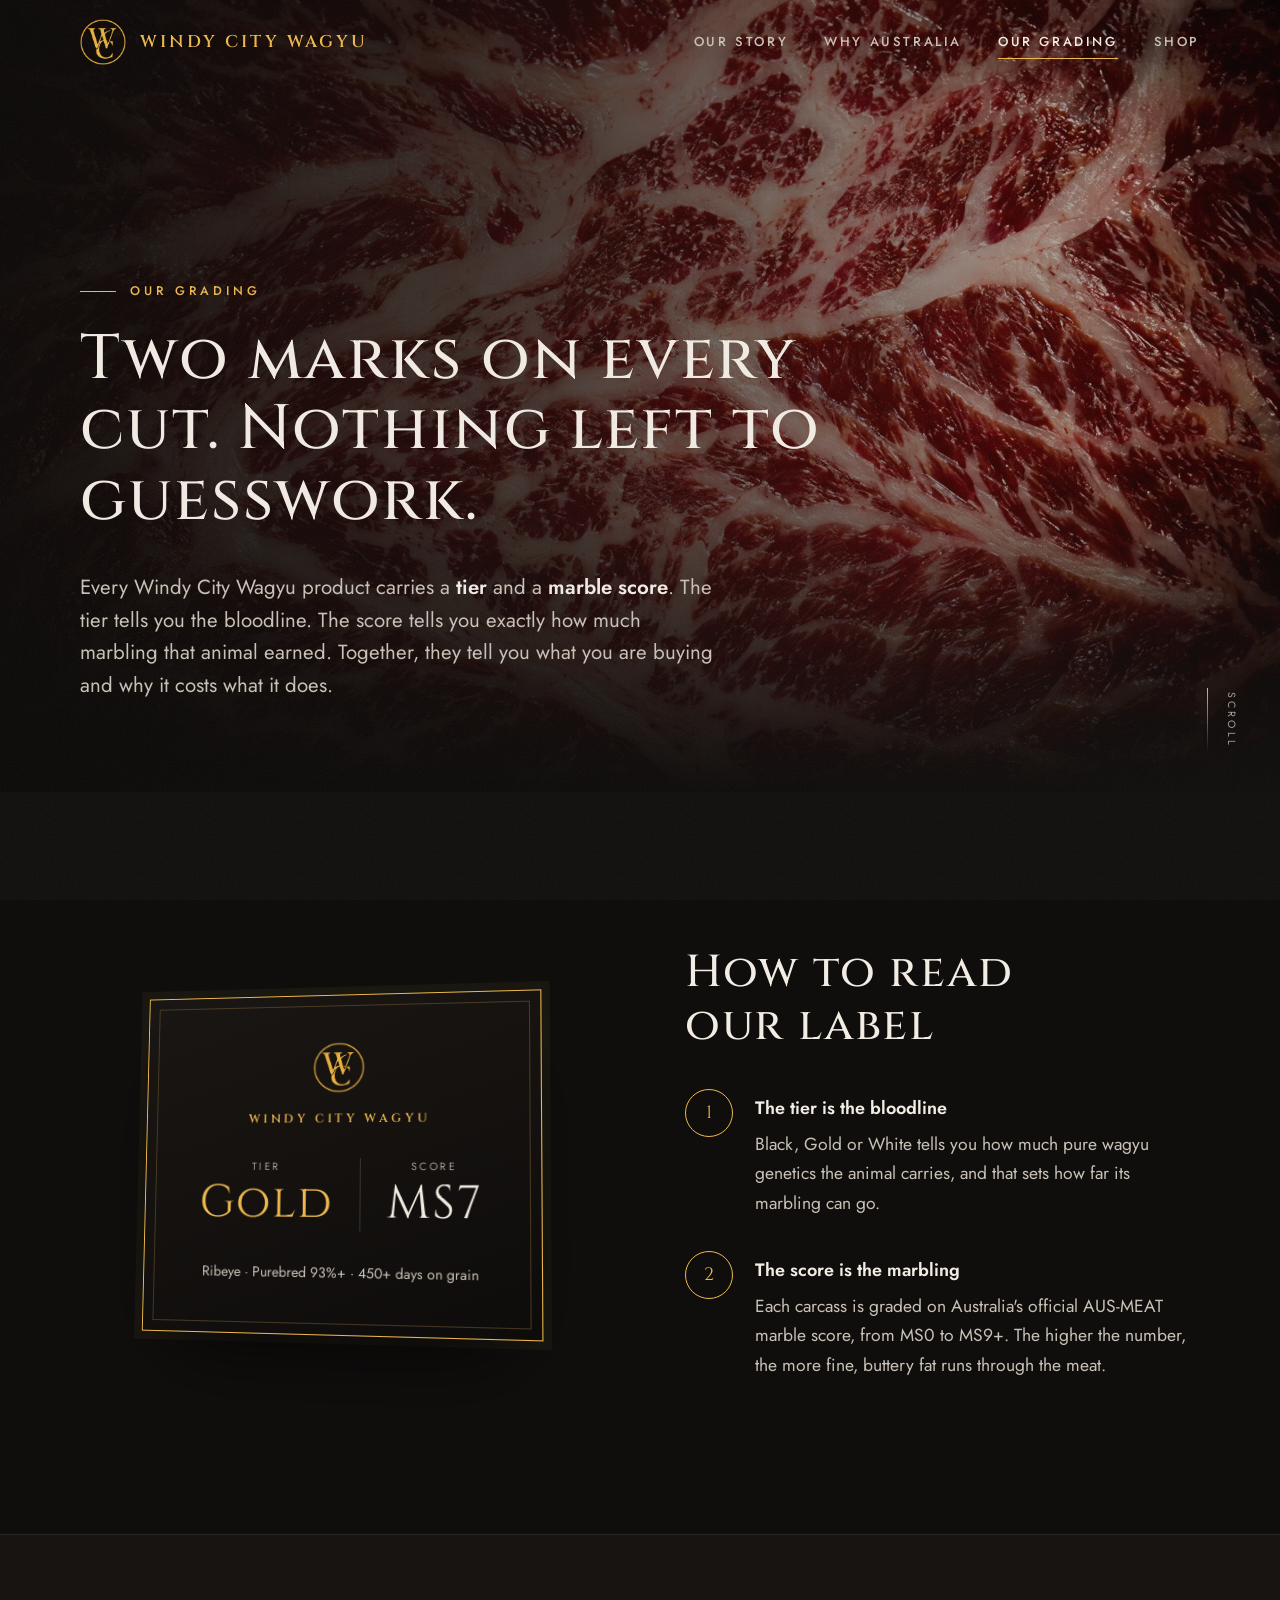
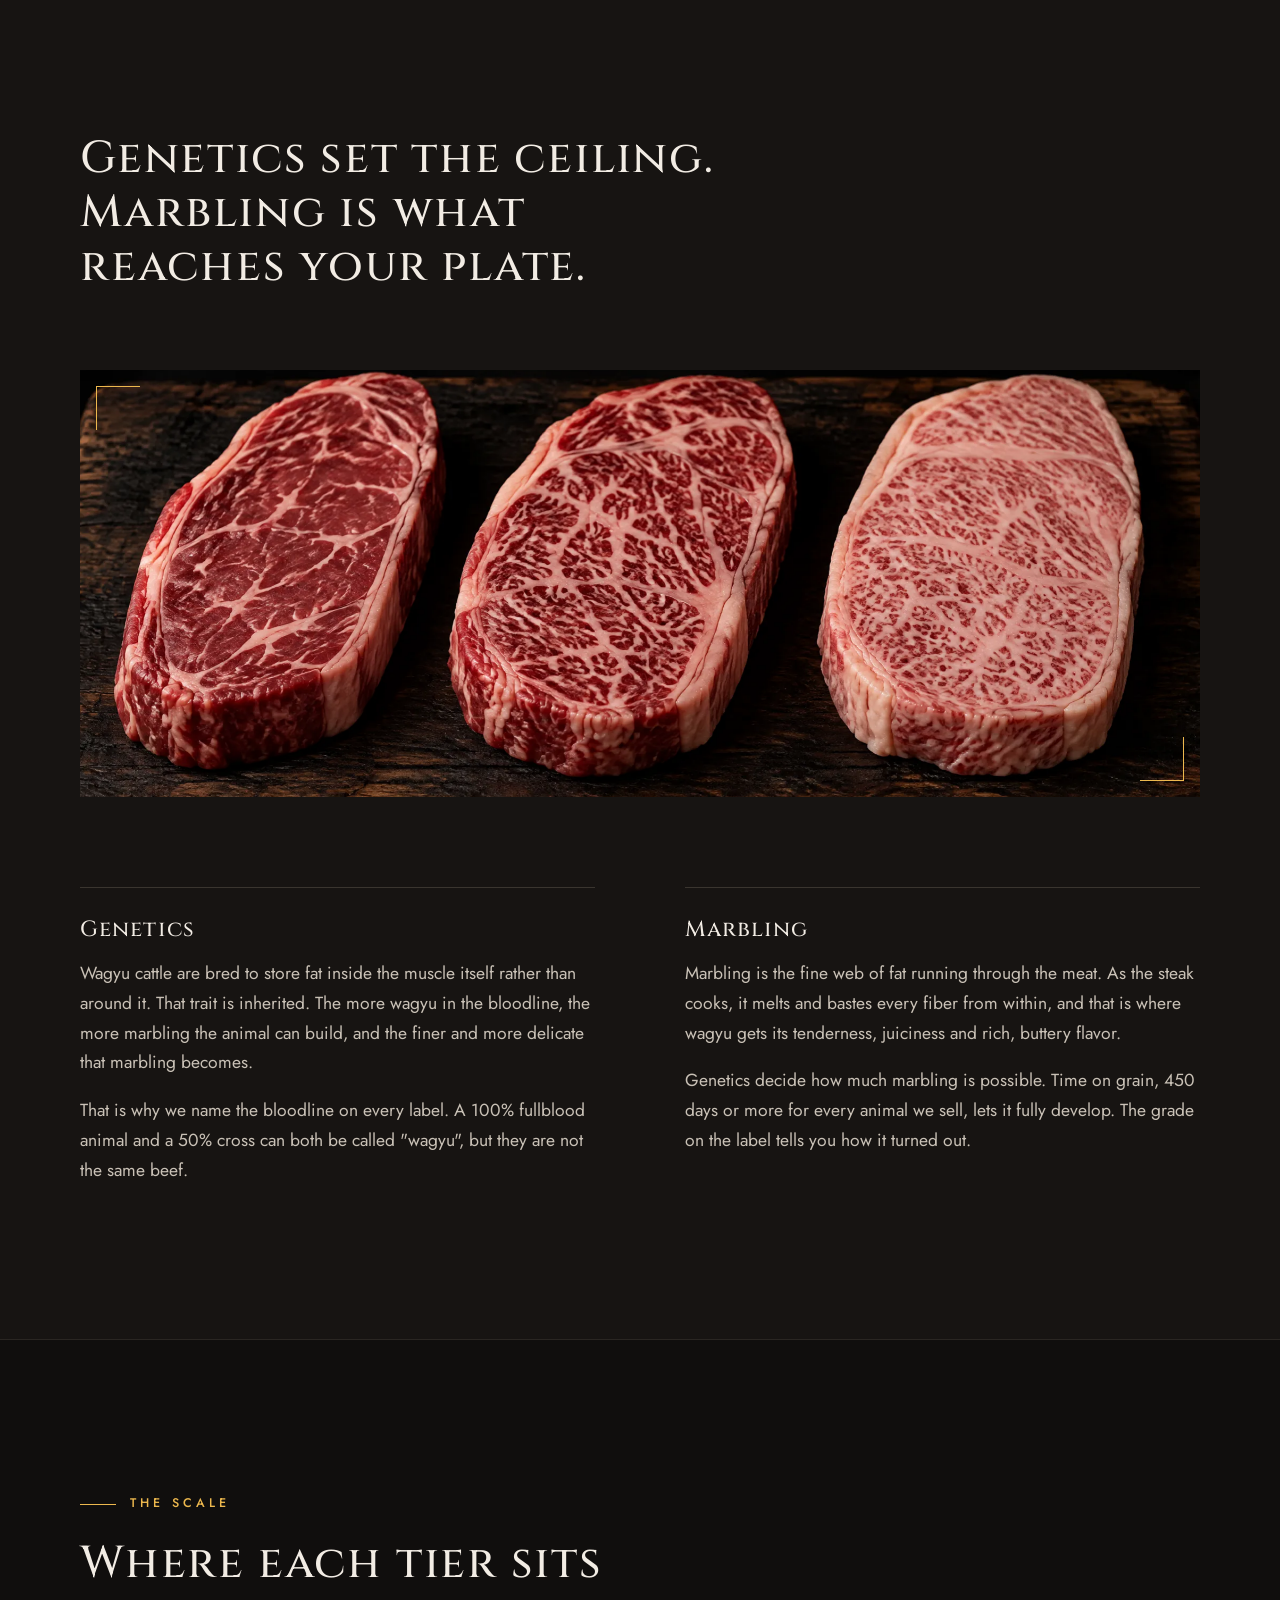
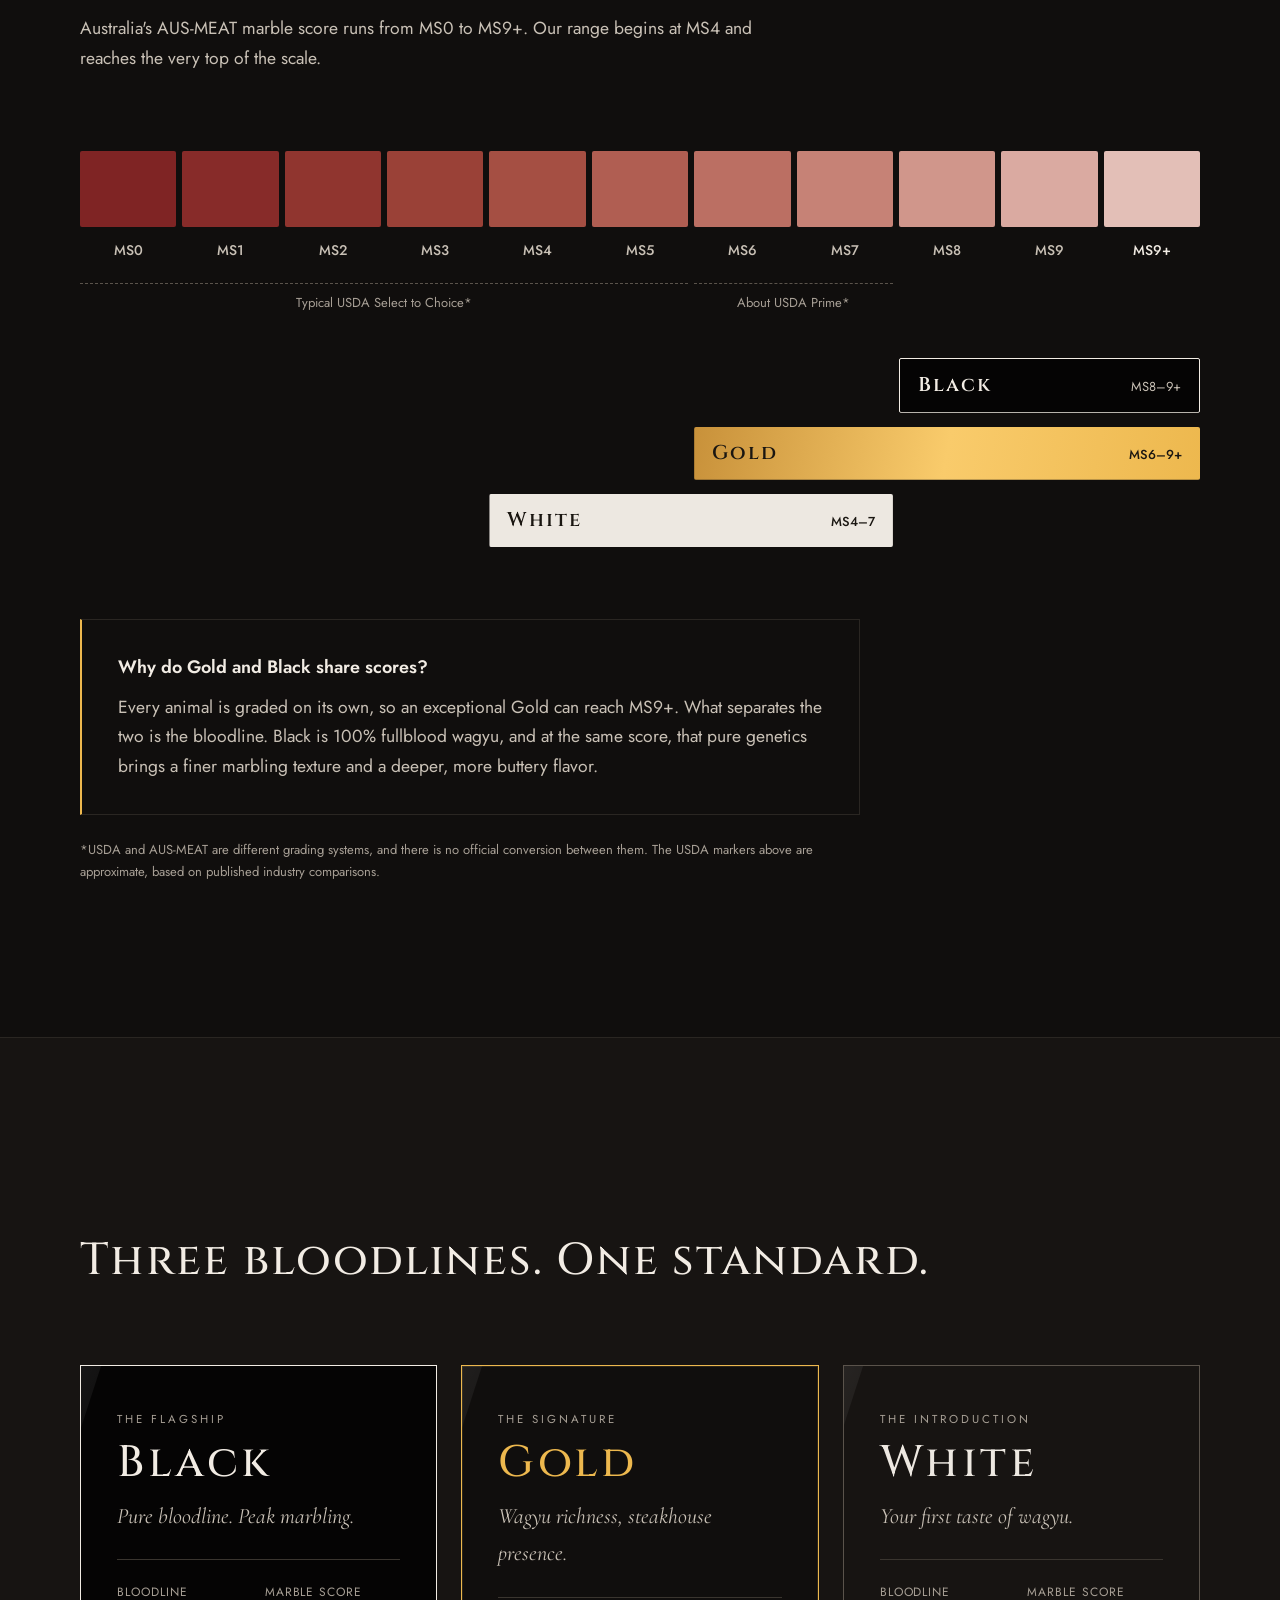
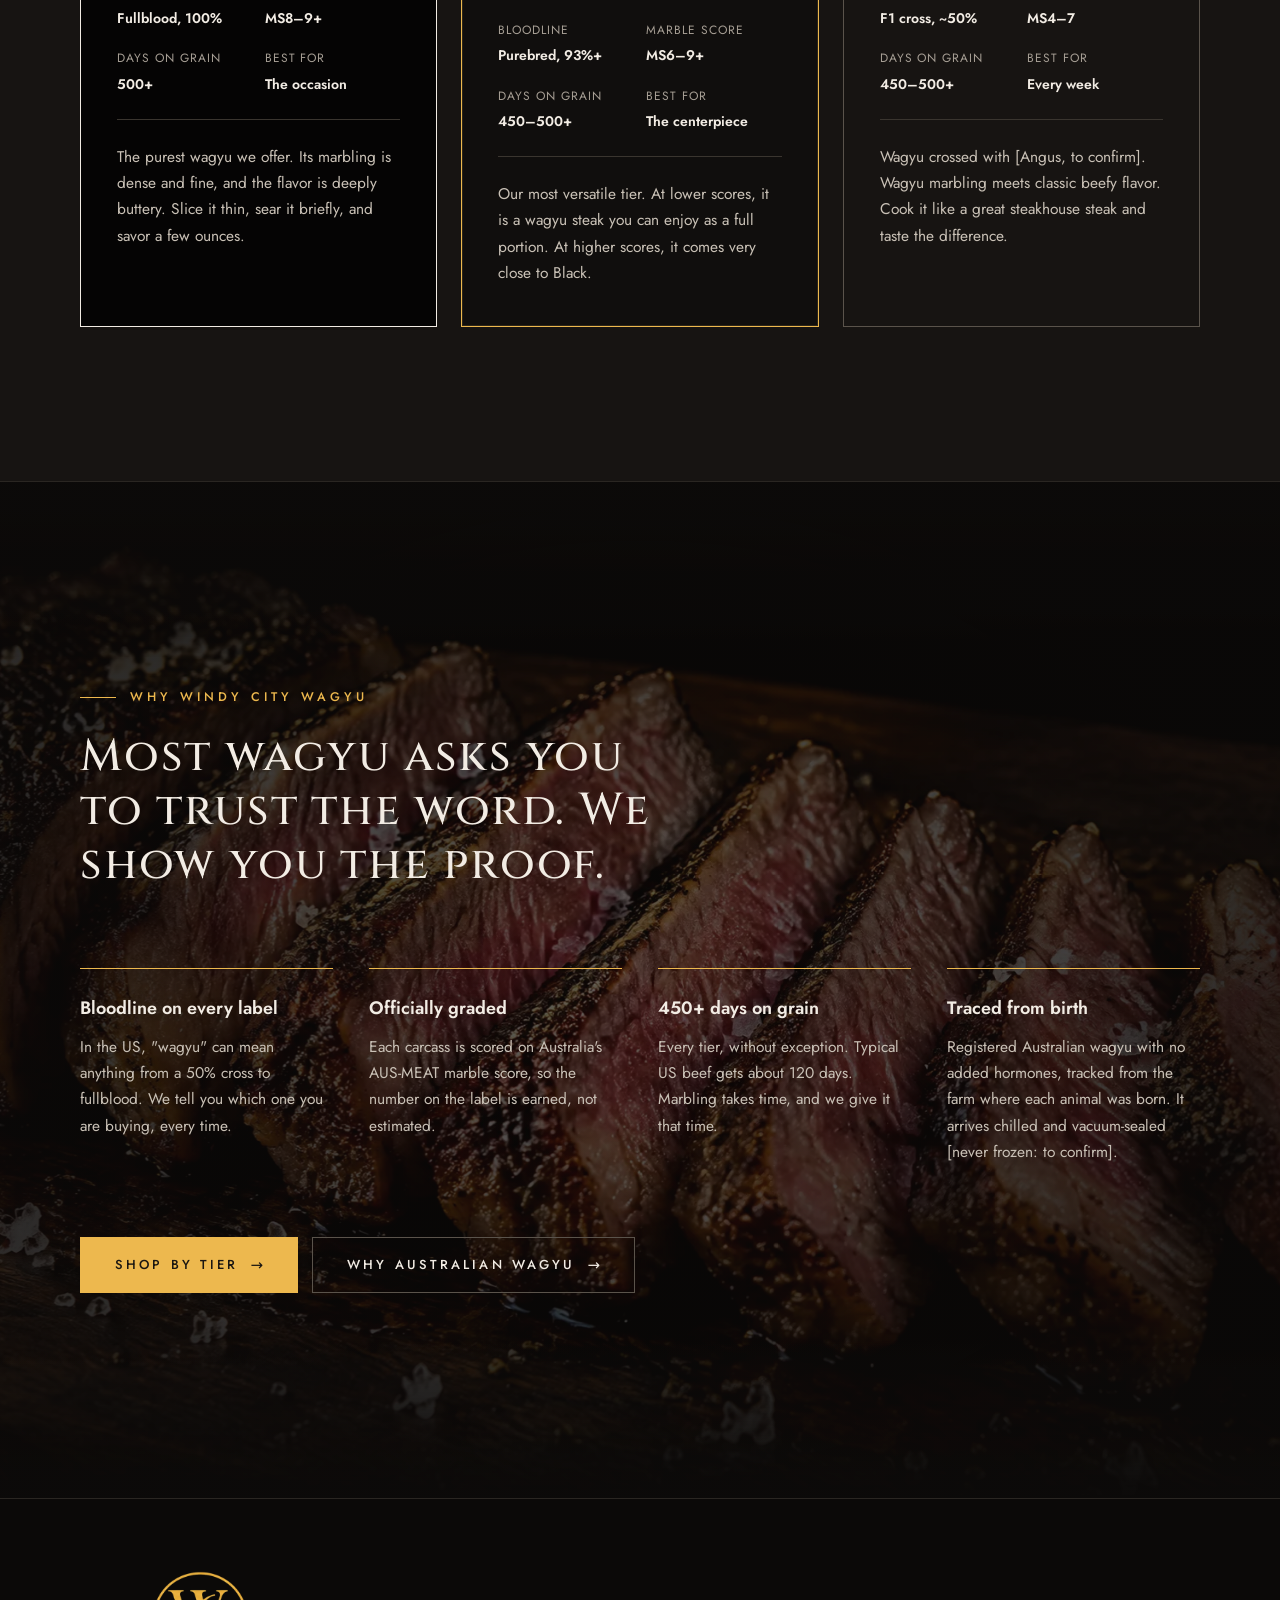
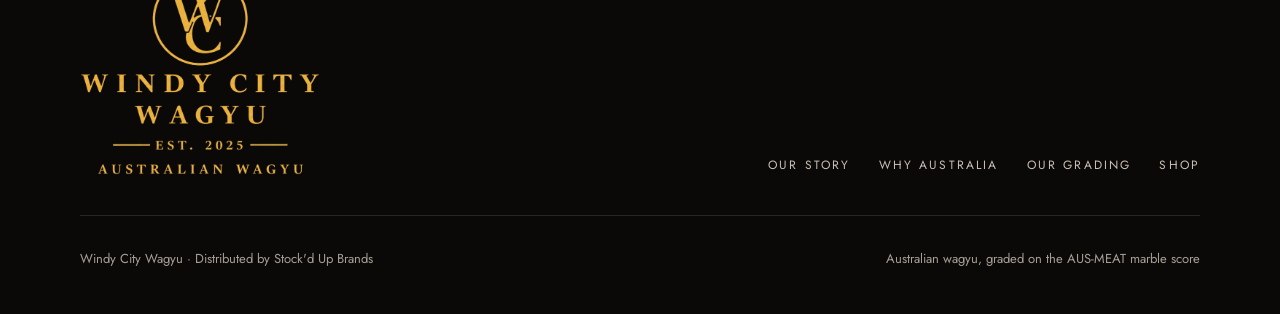
==== commit c505362c: "Bring in the brand logo and a typeface pairing that matches it The WC monogram sits in the header an" ====
--- a/our-grading.html
+++ b/our-grading.html
@@ -6,9 +6,11 @@
 <title>Our Grading — Windy City Wagyu</title>
 <meta name="description" content="Every Windy City Wagyu cut carries a tier and a marble score. The tier tells you the bloodline; the score tells you the marbling.">
 <meta name="theme-color" content="#100E0D">
+<link rel="icon" type="image/png" sizes="32x32" href="images/brand/favicon-32.png">
+<link rel="apple-touch-icon" href="images/brand/apple-touch-icon.png">
 <link rel="preconnect" href="https://fonts.googleapis.com">
 <link rel="preconnect" href="https://fonts.gstatic.com" crossorigin>
-<link rel="stylesheet" href="https://fonts.googleapis.com/css2?family=Cormorant+Garamond:ital,wght@0,500;0,600;1,500&amp;family=Inter:wght@300;400;500;600&amp;display=swap">
+<link rel="stylesheet" href="https://fonts.googleapis.com/css2?family=Cinzel:wght@400;500;600&amp;family=Cormorant+Garamond:ital,wght@0,500;1,400;1,500&amp;family=Jost:wght@300;400;500;600&amp;display=swap">
 <link rel="preload" as="image" href="images/marbling-macro.webp">
 <link rel="stylesheet" href="styles.css">
 <script>document.documentElement.classList.add('js')</script>
@@ -17,7 +19,7 @@
 
 <header class="site-header">
 <div class="wrap">
-<a class="brand" href="index.html">WINDY CITY WAGYU</a>
+<a class="brand" href="index.html" aria-label="Windy City Wagyu home"><img src="images/brand/logo-mark.webp" alt="" width="534" height="524"><span>WINDY CITY WAGYU</span></a>
 <button class="nav-toggle" type="button" aria-label="Menu" aria-expanded="false" aria-controls="site-nav"><span></span><span></span></button>
 <nav id="site-nav" class="nav" aria-label="Main">
 <a href="index.html">Our Story</a>
@@ -45,6 +47,7 @@
 <div class="split">
 <div class="label-stage" data-reveal="fade" style="padding: 24px 0">
 <div class="label-card" role="img" aria-label="Example label: Gold, MS7, Ribeye">
+<img class="label-mark" src="images/brand/logo-mark.webp" alt="" width="534" height="524">
 <div class="brandline">WINDY CITY WAGYU</div>
 <div class="marks">
 <div class="mark"><div class="k">TIER</div><div class="v" style="color: var(--gold)">Gold</div></div>
@@ -225,7 +228,7 @@
 <footer class="site-footer">
 <div class="wrap">
 <div class="footer-top">
-<div class="footer-brand">WINDY CITY WAGYU</div>
+<a class="footer-brand" href="index.html"><img src="images/brand/logo-lockup.webp" alt="Windy City Wagyu, est. 2025, Australian wagyu" width="1316" height="1119" loading="lazy"></a>
 <nav class="footer-nav" aria-label="Footer">
 <a href="index.html">Our Story</a>
 <a href="why-australia.html">Why Australia</a>
--- a/styles.css
+++ b/styles.css
@@ -11,12 +11,13 @@
   --text: #F2ECE4;
   --text-2: #C9C1B6;
   --text-3: #A79F95;
-  --gold: #C9A55A;
-  --gold-hi: #E2C27F;
-  --gold-lo: #8C7038;
+  --gold: #EDB84E;
+  --gold-hi: #F9CB6B;
+  --gold-lo: #A8802F;
   --ivory: #EDE8E1;
+  --display: 'Cinzel', 'Trajan Pro', Georgia, serif;
   --serif: 'Cormorant Garamond', Georgia, serif;
-  --sans: Inter, system-ui, -apple-system, sans-serif;
+  --sans: 'Jost', 'Futura', system-ui, -apple-system, sans-serif;
   --wrap: 1200px;
   --gutter: clamp(20px, 4vw, 40px);
   --section: clamp(88px, 12vw, 160px);
@@ -30,15 +31,17 @@
   background: var(--bg);
   color: var(--text);
   font-family: var(--sans);
-  font-size: 17px;
-  line-height: 1.65;
+  font-size: 17.5px;
+  line-height: 1.7;
   -webkit-font-smoothing: antialiased;
+  font-variant-numeric: lining-nums;
   overflow-x: hidden;
 }
 img { display: block; max-width: 100%; height: auto; }
 a { color: var(--gold); transition: color .3s var(--ease); }
 a:hover { color: var(--gold-hi); }
 ::selection { background: var(--gold); color: var(--ink); }
+strong, b { font-weight: 500; }
 :focus-visible { outline: 2px solid var(--gold); outline-offset: 3px; }
 
 /* Film grain over everything, for a printed, tactile feel */
@@ -80,23 +83,29 @@
 }
 .site-header.is-scrolled .wrap { height: 68px; }
 .brand {
-  font-family: var(--serif);
-  font-size: 22px;
+  display: flex;
+  align-items: center;
+  gap: 14px;
+  font-family: var(--display);
+  font-size: 17px;
   font-weight: 600;
-  letter-spacing: .14em;
-  color: var(--text);
+  letter-spacing: .18em;
+  color: var(--gold);
   text-decoration: none;
   white-space: nowrap;
 }
-.brand:hover { color: var(--text); }
+.brand img { width: 46px; height: auto; transition: width .4s var(--ease); }
+.site-header.is-scrolled .brand img { width: 38px; }
+@media (max-width: 420px) { .brand { font-size: 14px; gap: 10px; letter-spacing: .14em; } .brand img { width: 36px; } }
+.brand:hover { color: var(--gold-hi); }
 .nav { display: flex; gap: 36px; }
 .nav a {
   position: relative;
   color: var(--text-2);
   text-decoration: none;
-  font-size: 12.5px;
+  font-size: 13px;
   font-weight: 500;
-  letter-spacing: .18em;
+  letter-spacing: .2em;
   text-transform: uppercase;
   padding: 6px 0;
 }
@@ -152,9 +161,9 @@
   }
   .site-header.is-open .nav { opacity: 1; visibility: visible; transform: none; }
   .nav a {
-    font-family: var(--serif);
-    font-size: 34px;
-    letter-spacing: .02em;
+    font-family: var(--display);
+    font-size: 24px;
+    letter-spacing: .08em;
     text-transform: none;
     padding: 14px 0;
     border-bottom: 1px solid var(--line);
@@ -170,9 +179,9 @@
   align-items: center;
   gap: 14px;
   margin: 0 0 22px;
-  font-size: 12px;
+  font-size: 12.5px;
   font-weight: 500;
-  letter-spacing: .26em;
+  letter-spacing: .32em;
   text-transform: uppercase;
   color: var(--gold);
 }
@@ -188,23 +197,23 @@
 
 .display {
   margin: 0;
-  font-family: var(--serif);
+  font-family: var(--display);
   font-weight: 500;
-  font-size: clamp(54px, 9vw, 128px);
-  line-height: .96;
-  letter-spacing: -.01em;
-}
-.display--md { font-size: clamp(46px, 7.4vw, 100px); line-height: 1; }
+  font-size: clamp(38px, 6.4vw, 92px);
+  line-height: 1.06;
+  letter-spacing: .02em;
+}
+.display--md { font-size: clamp(32px, 4.9vw, 66px); line-height: 1.12; letter-spacing: .03em; }
 .h2 {
   margin: 0;
-  font-family: var(--serif);
+  font-family: var(--display);
   font-weight: 500;
-  font-size: clamp(38px, 5.4vw, 68px);
-  line-height: 1.04;
-  letter-spacing: -.005em;
+  font-size: clamp(27px, 3.5vw, 46px);
+  line-height: 1.2;
+  letter-spacing: .04em;
   text-wrap: balance;
 }
-.h3 { margin: 0; font-family: var(--serif); font-weight: 600; font-size: 30px; line-height: 1.12; }
+.h3 { margin: 0; font-family: var(--display); font-weight: 500; font-size: 22px; line-height: 1.25; letter-spacing: .05em; }
 .lede { font-size: clamp(18px, 1.6vw, 21px); line-height: 1.6; color: var(--text-2); }
 .muted { color: var(--text-2); }
 .small { font-size: 15px; }
@@ -212,7 +221,7 @@
 p { margin: 0 0 18px; }
 p:last-child { margin-bottom: 0; }
 strong.hl { color: var(--text); font-weight: 600; }
-.numeral { font-family: var(--serif); font-size: 22px; color: var(--gold); line-height: 1; }
+.numeral { font-family: var(--display); font-size: 17px; letter-spacing: .12em; color: var(--gold); line-height: 1; }
 
 /* ---------- Buttons ---------- */
 .btns { display: flex; flex-wrap: wrap; gap: 14px; }
@@ -230,9 +239,9 @@
   background: var(--gold);
   color: #1A1611;
   text-decoration: none;
-  font-size: 12.5px;
-  font-weight: 600;
-  letter-spacing: .2em;
+  font-size: 13px;
+  font-weight: 500;
+  letter-spacing: .24em;
   text-transform: uppercase;
   border: 1px solid var(--gold);
   transition: color .45s var(--ease), border-color .45s var(--ease);
@@ -297,11 +306,12 @@
   inset: 0;
   z-index: 1;
   background:
-    linear-gradient(90deg, rgba(11, 9, 8, .92) 0%, rgba(11, 9, 8, .62) 45%, rgba(11, 9, 8, .1) 100%),
+    linear-gradient(90deg, rgba(11, 9, 8, .94) 0%, rgba(11, 9, 8, .74) 42%, rgba(11, 9, 8, .12) 100%),
     linear-gradient(0deg, rgba(16, 14, 13, 1) 0%, rgba(16, 14, 13, 0) 40%);
 }
 .hero .wrap { position: relative; z-index: 2; width: 100%; }
 .hero .display { max-width: 980px; }
+.hero .display--md { max-width: 820px; }
 .hero .lede { max-width: 640px; margin-top: 36px; }
 .hero .btns { margin-top: 44px; }
 .scroll-cue {
@@ -365,12 +375,12 @@
 .section-head--center { margin-left: auto; margin-right: auto; text-align: center; }
 .section-head--center .lede, .section-head--center .muted { margin-left: auto; margin-right: auto; }
 
-.split { display: grid; grid-template-columns: 1fr 1fr; gap: clamp(48px, 7vw, 112px); align-items: center; }
+.split { display: grid; grid-template-columns: minmax(0, 1fr) minmax(0, 1fr); gap: clamp(48px, 7vw, 112px); align-items: center; }
 .split--top { align-items: start; }
-.split--wide-left { grid-template-columns: 1.15fr .85fr; }
-.split--wide-right { grid-template-columns: .85fr 1.15fr; }
+.split--wide-left { grid-template-columns: minmax(0, 1.15fr) minmax(0, .85fr); }
+.split--wide-right { grid-template-columns: minmax(0, .85fr) minmax(0, 1.15fr); }
 @media (max-width: 900px) {
-  .split, .split--wide-left, .split--wide-right { grid-template-columns: 1fr; }
+  .split, .split--wide-left, .split--wide-right { grid-template-columns: minmax(0, 1fr); }
 }
 
 /* Image frames */
@@ -426,8 +436,8 @@
   background: radial-gradient(ellipse at center, rgba(11, 9, 8, .62) 0%, rgba(11, 9, 8, .86) 70%), linear-gradient(180deg, var(--bg) 0%, rgba(16,14,13,0) 18%, rgba(16,14,13,0) 82%, var(--bg) 100%);
 }
 .photo-section .wrap { position: relative; z-index: 2; }
-.photo-section .h2 { margin: 0 auto 24px; max-width: 820px; }
-.photo-section .muted { margin: 0 auto 44px; max-width: 580px; }
+.photo-section.center .h2 { margin: 0 auto 24px; max-width: 820px; }
+.photo-section.center .muted { margin: 0 auto 44px; max-width: 580px; }
 .center { text-align: center; }
 
 /* ---------- Reveal on scroll ---------- */
@@ -435,15 +445,16 @@
 .js [data-reveal="fade"] { transform: none; }
 .js [data-reveal="left"] { transform: translateX(-40px); }
 .js [data-reveal="right"] { transform: translateX(40px); }
-.js [data-reveal="mask"] { opacity: 1; transform: none; clip-path: inset(0 0 100% 0); transition: clip-path 1.4s var(--ease); transition-delay: var(--d, 0s); }
+.js [data-reveal="mask"] { opacity: 1; transform: none; }
+.js [data-reveal="mask"] > * { clip-path: inset(0 0 100% 0); transition: clip-path 1.4s var(--ease); transition-delay: var(--d, 0s); }
 .js [data-reveal].is-in { opacity: 1; transform: none; }
-.js [data-reveal="mask"].is-in { clip-path: inset(0 0 0 0); }
+.js [data-reveal="mask"].is-in > * { clip-path: inset(0 0 0 0); }
 
 /* ---------- Stats ---------- */
 .stats { display: grid; grid-template-columns: repeat(4, minmax(0, 1fr)); border-top: 1px solid var(--line-2); border-bottom: 1px solid var(--line-2); margin-top: clamp(64px, 8vw, 104px); }
 .stat { padding: 36px 28px 32px; border-left: 1px solid var(--line-2); }
 .stat:first-child { border-left: 0; padding-left: 0; }
-.stat-num { font-family: var(--serif); font-size: clamp(52px, 5.6vw, 76px); line-height: 1; color: var(--gold); font-variant-numeric: lining-nums tabular-nums; }
+.stat-num { font-family: var(--display); font-weight: 400; font-size: clamp(40px, 4.4vw, 60px); line-height: 1; color: var(--gold); font-variant-numeric: lining-nums tabular-nums; }
 .stat-label { margin-top: 14px; color: var(--text-2); font-size: 14px; line-height: 1.5; max-width: 220px; }
 @media (max-width: 900px) {
   .stats { grid-template-columns: repeat(2, minmax(0, 1fr)); }
@@ -454,7 +465,7 @@
 
 .stack-stats { display: grid; gap: 16px; }
 .stat-card { padding: 28px 30px; border: 1px solid var(--line-2); background: rgba(16, 14, 13, .6); }
-.stat-card .stat-num { font-size: 56px; }
+.stat-card .stat-num { font-size: 46px; }
 .stat-card .stat-label { max-width: none; font-size: 15px; }
 
 /* ---------- Promise / feature grids ---------- */
@@ -469,8 +480,8 @@
   .grid-4 { grid-template-columns: 1fr; row-gap: 0; }
   .grid-4 > * { border-left: 0; padding: 32px 0; border-top: 1px solid var(--line-2); }
 }
-.promise .numeral { font-size: 40px; font-style: italic; }
-.promise h3 { margin: 20px 0 12px; font-family: var(--serif); font-weight: 600; font-size: 30px; line-height: 1.1; }
+.promise .numeral { font-size: 30px; letter-spacing: .08em; }
+.promise h3 { margin: 20px 0 12px; font-family: var(--display); font-weight: 500; font-size: 21px; line-height: 1.3; letter-spacing: .05em; }
 .promise p { color: var(--text-2); font-size: 15.5px; }
 .feature { border-top: 1px solid var(--gold); padding-top: 24px; }
 .feature h3 { margin: 0 0 10px; font-size: 18px; font-weight: 600; }
@@ -497,8 +508,8 @@
   border: 1px solid var(--line-3);
   border-radius: 50%;
   background: var(--bg);
-  font-family: var(--serif);
-  font-size: 18px;
+  font-family: var(--display);
+  font-size: 14px;
   color: var(--gold);
   transition: border-color .6s var(--ease), background .6s var(--ease), color .6s var(--ease);
   transition-delay: var(--d, 0s);
@@ -533,9 +544,9 @@
 .person p { margin: 0; font-size: 14px; color: var(--text-3); }
 
 /* ---------- Quote ---------- */
-.quote { font-family: var(--serif); font-style: italic; font-size: clamp(34px, 4.6vw, 60px); line-height: 1.16; margin: 0; text-wrap: balance; }
+.quote { font-family: var(--serif); font-weight: 400; font-style: italic; font-size: clamp(34px, 4.6vw, 60px); line-height: 1.16; margin: 0; text-wrap: balance; }
 .quote-mark { display: block; font-family: var(--serif); font-size: 120px; line-height: .6; color: var(--gold); height: 54px; }
-.attribution { margin-top: 36px; font-size: 12px; letter-spacing: .26em; text-transform: uppercase; color: var(--gold); }
+.attribution { margin-top: 36px; font-size: 12.5px; letter-spacing: .3em; text-transform: uppercase; color: var(--gold); }
 
 .placeholder-note { padding: 20px 24px; border: 1px dashed var(--line-3); font-size: 15px; color: var(--text-2); }
 
@@ -556,22 +567,29 @@
   transition: transform .6s var(--ease);
 }
 .label-card::before { content: ""; position: absolute; inset: 10px; border: 1px solid rgba(201, 165, 90, .28); pointer-events: none; }
-.label-card .brandline { font-size: 11.5px; letter-spacing: .3em; color: var(--text-3); }
+.label-card .brandline { font-family: var(--display); font-size: 12px; font-weight: 600; letter-spacing: .3em; color: var(--gold); }
 .label-card .marks { margin-top: 30px; display: flex; justify-content: center; }
 .label-card .mark { padding: 0 26px; }
 .label-card .mark + .mark { border-left: 1px solid var(--line-2); }
 .label-card .k { font-size: 10.5px; letter-spacing: .24em; color: var(--text-3); }
-.label-card .v { font-family: var(--serif); font-size: 60px; line-height: 1.1; }
+.label-card .v { font-family: var(--display); font-size: 46px; line-height: 1.2; letter-spacing: .04em; }
+.label-card .label-mark { width: 52px; height: auto; margin: 0 auto 16px; }
 .label-card .meta { margin-top: 30px; font-size: 14px; color: var(--text-2); }
+@media (max-width: 480px) {
+  .label-card { padding: 40px 18px; }
+  .label-card .mark { padding: 0 16px; }
+  .label-card .v { font-size: 36px; }
+}
 .how { display: grid; gap: 32px; margin-top: 36px; }
 .how-item { display: grid; grid-template-columns: 48px 1fr; gap: 22px; }
-.how-num { width: 48px; height: 48px; display: flex; align-items: center; justify-content: center; border: 1px solid var(--gold); border-radius: 50%; font-family: var(--serif); font-size: 22px; color: var(--gold); }
+.how-num { width: 48px; height: 48px; display: flex; align-items: center; justify-content: center; border: 1px solid var(--gold); border-radius: 50%; font-family: var(--display); font-size: 18px; color: var(--gold); }
 .how-item h3 { margin: 4px 0 6px; font-size: 18px; font-weight: 600; }
 .how-item p { color: var(--text-2); }
 
 /* ---------- Grading: marble scale ---------- */
 .scale-scroll { overflow-x: auto; padding-bottom: 8px; scrollbar-width: thin; scrollbar-color: var(--line-3) transparent; }
 .scale { min-width: 760px; }
+@media (max-width: 700px) { .scale { min-width: 620px; } .swatch { height: 60px; } .tierbar .name { font-size: 22px; } }
 .scale-row { display: grid; grid-template-columns: repeat(11, minmax(0, 1fr)); gap: 6px; }
 .swatch { height: 76px; border-radius: 2px; transform-origin: bottom; }
 .js .scale .swatch { transform: scaleY(0); transition: transform .9s var(--ease); transition-delay: calc(var(--i) * 60ms); }
@@ -581,13 +599,13 @@
 .scale-usda div { border-top: 1px dashed var(--line-3); padding-top: 8px; text-align: center; }
 .tierbars { margin-top: 44px; display: grid; gap: 14px; }
 .tierbar { display: flex; justify-content: space-between; align-items: baseline; gap: 12px; padding: 14px 18px; border-radius: 2px; }
-.tierbar .name { font-family: var(--serif); font-size: 26px; font-weight: 600; line-height: 1.1; }
+.tierbar .name { font-family: var(--display); font-size: 20px; font-weight: 600; line-height: 1.2; letter-spacing: .1em; }
 .tierbar .range { font-size: 13px; font-weight: 500; }
 .js .tierbar { clip-path: inset(0 100% 0 0); transition: clip-path 1.2s var(--ease); transition-delay: var(--d, 0s); }
 .js .is-in .tierbar { clip-path: inset(0 0 0 0); }
 .tier-black-bar { background: #050404; border: 1px solid var(--text); }
 .tier-black-bar .range { color: var(--text-2); font-weight: 400; }
-.tier-gold-bar { background: linear-gradient(100deg, #B8934A, #E2C27F 50%, #C9A55A); color: #1A1611; }
+.tier-gold-bar { background: linear-gradient(100deg, #C8913A, #F9CB6B 50%, #EDB84E); color: #1A1611; }
 .tier-white-bar { background: var(--ivory); color: #1A1611; }
 .callout { margin-top: 64px; max-width: 780px; padding: 32px 36px; background: var(--bg); border: 1px solid var(--line); border-left: 2px solid var(--gold); }
 .callout h3 { margin: 0 0 10px; font-size: 18px; font-weight: 600; }
@@ -623,7 +641,7 @@
 .tier--black { background: #050404; border-color: var(--text); }
 .tier--gold { background: var(--bg); border-color: var(--gold); box-shadow: inset 0 0 0 1px rgba(201, 165, 90, .15); }
 .tier .kicker { font-size: 11.5px; letter-spacing: .26em; color: var(--text-3); }
-.tier .name { margin: 8px 0 0; font-family: var(--serif); font-weight: 600; font-size: 56px; line-height: 1; }
+.tier .name { margin: 10px 0 0; font-family: var(--display); font-weight: 500; font-size: 44px; line-height: 1.1; letter-spacing: .08em; }
 .tier--gold .name { color: var(--gold); }
 .tier--white .name { color: var(--ivory); }
 .tier .tagline { margin: 10px 0 0; font-family: var(--serif); font-size: 22px; font-style: italic; color: var(--text-2); }
@@ -649,7 +667,7 @@
 .guide a:hover { transform: translateY(-6px); border-color: var(--gold); background: #13110F; }
 .guide a:hover::after { transform: translateX(6px); }
 .guide .k { font-size: 12px; letter-spacing: .2em; text-transform: uppercase; color: var(--text-3); }
-.guide .t { margin-top: 12px; font-family: var(--serif); font-size: 36px; font-weight: 600; line-height: 1.05; }
+.guide .t { margin-top: 12px; font-family: var(--display); font-size: 25px; font-weight: 500; line-height: 1.2; letter-spacing: .05em; }
 .guide p { margin: 10px 0 0; padding-right: 30px; font-size: 15px; color: var(--text-2); }
 .guide .g-gold { border-color: rgba(201, 165, 90, .6); }
 .guide .g-gold .t { color: var(--gold); }
@@ -670,7 +688,7 @@
 .tier-row.tier--black { background: #050404; border-color: var(--text); }
 .tier-row.tier--gold { background: var(--bg); border-color: var(--gold); }
 .tier-row .kicker { font-size: 11.5px; letter-spacing: .24em; color: var(--text-3); }
-.tier-row .name { margin: 10px 0 6px; font-family: var(--serif); font-weight: 600; font-size: 60px; line-height: 1; }
+.tier-row .name { margin: 10px 0 8px; font-family: var(--display); font-weight: 500; font-size: 46px; line-height: 1.1; letter-spacing: .08em; }
 .tier-row p { color: var(--text-2); margin: 0; }
 .scores-k { font-size: 12px; letter-spacing: .12em; text-transform: uppercase; color: var(--text-3); margin-bottom: 12px; }
 .scores { display: flex; flex-wrap: wrap; gap: 8px; }
@@ -678,7 +696,7 @@
 .scores .top { border-color: currentColor; }
 .cuts-line { margin-top: 16px; font-size: 14px; color: var(--text-2); }
 .price { font-size: 14px; color: var(--text-3); margin-bottom: 14px; }
-.price b { font-family: var(--serif); font-size: 30px; color: var(--text); font-weight: 600; }
+.price b { font-family: var(--display); font-size: 24px; color: var(--text); font-weight: 500; letter-spacing: .04em; }
 .buy { min-width: 220px; }
 @media (max-width: 1000px) {
   .tier-row { grid-template-columns: 1fr; gap: 28px; padding: 36px 28px; }
@@ -696,7 +714,7 @@
 .cut:hover .frame img { transform: scale(1.07); filter: none; }
 .cut .frame::after { content: ""; position: absolute; inset: 0; border: 1px solid transparent; transition: border-color .5s var(--ease); }
 .cut:hover .frame::after { border-color: var(--gold); }
-.cut h3 { margin: 18px 0 4px; font-family: var(--serif); font-size: 28px; font-weight: 600; line-height: 1.1; }
+.cut h3 { margin: 18px 0 6px; font-family: var(--display); font-size: 19px; font-weight: 500; line-height: 1.25; letter-spacing: .06em; }
 .cut p { margin: 0; font-size: 14px; color: var(--text-2); }
 .cut:hover { color: var(--text); }
 
@@ -717,7 +735,7 @@
 .trade-card--gold { border-color: var(--gold); }
 .trade-card .k { font-size: 12px; letter-spacing: .2em; text-transform: uppercase; color: var(--text-3); }
 .trade-card--gold .k { color: var(--gold); }
-.trade-card h3 { margin: 12px 0 12px; font-family: var(--serif); font-size: 34px; font-weight: 600; line-height: 1.08; }
+.trade-card h3 { margin: 12px 0 12px; font-family: var(--display); font-size: 24px; font-weight: 500; line-height: 1.25; letter-spacing: .05em; }
 .trade-card p { color: var(--text-2); }
 .trade-steps { list-style: none; margin: 56px 0 0; padding: 0; display: grid; grid-template-columns: repeat(3, minmax(0, 1fr)); gap: 32px; }
 @media (max-width: 800px) { .trade-steps { grid-template-columns: 1fr; } }
@@ -732,19 +750,19 @@
 @media (max-width: 560px) { .timeline { grid-template-columns: 1fr; } }
 .timeline li { border-top: 2px solid var(--gold); padding-top: 22px; }
 .timeline li:last-child { border-top-color: var(--text); }
-.timeline .yr { font-family: var(--serif); font-size: 46px; line-height: 1; }
+.timeline .yr { font-family: var(--display); font-size: 34px; line-height: 1.1; letter-spacing: .04em; }
 .timeline p { margin-top: 14px; font-size: 15px; color: var(--text-2); }
 .lines { list-style: none; margin: 0; padding: 0; border-top: 1px solid var(--line-2); }
 .lines li { display: flex; flex-wrap: wrap; justify-content: space-between; gap: 6px 16px; padding: 18px 0; border-bottom: 1px solid var(--line-2); transition: padding .4s var(--ease); }
 .lines li:hover { padding-left: 10px; }
-.lines .n { font-family: var(--serif); font-size: 24px; font-weight: 600; }
+.lines .n { font-family: var(--display); font-size: 18px; font-weight: 500; letter-spacing: .06em; }
 .lines .d { color: var(--text-3); font-size: 15px; align-self: center; }
 
 .table-wrap { overflow-x: auto; border: 1px solid var(--line-2); }
 .compare { width: 100%; min-width: 780px; border-collapse: collapse; font-size: 15px; background: var(--bg); }
 .compare th, .compare td { text-align: left; vertical-align: top; padding: 22px 24px; border-bottom: 1px solid var(--line); }
 .compare tr:last-child th, .compare tr:last-child td { border-bottom: 0; }
-.compare thead th { font-family: var(--serif); font-size: 28px; font-weight: 600; border-bottom: 1px solid var(--line-2); }
+.compare thead th { font-family: var(--display); font-size: 20px; font-weight: 500; letter-spacing: .06em; border-bottom: 1px solid var(--line-2); }
 .compare thead th:first-child { width: 18%; }
 .compare tbody th { color: var(--text-3); font-weight: 500; }
 .compare td { color: var(--text-2); }
@@ -774,7 +792,7 @@
 .glossary { margin: 0; display: grid; grid-template-columns: repeat(2, minmax(0, 1fr)); column-gap: 64px; }
 @media (max-width: 760px) { .glossary { grid-template-columns: 1fr; } }
 .glossary > div { padding: 24px 0; border-top: 1px solid var(--line); }
-.glossary dt { font-family: var(--serif); font-size: 26px; font-weight: 600; line-height: 1.1; }
+.glossary dt { font-family: var(--display); font-size: 19px; font-weight: 500; line-height: 1.3; letter-spacing: .06em; }
 .glossary dd { margin: 8px 0 0; color: var(--text-2); font-size: 15.5px; }
 
 .faq details { border-top: 1px solid var(--line-2); }
@@ -788,9 +806,9 @@
   gap: 24px;
   padding: 26px 0;
   font-family: var(--serif);
-  font-size: clamp(22px, 2.4vw, 28px);
-  font-weight: 600;
-  line-height: 1.2;
+  font-size: clamp(23px, 2.4vw, 29px);
+  font-weight: 500;
+  line-height: 1.25;
   transition: color .3s;
 }
 .faq summary::-webkit-details-marker { display: none; }
@@ -814,7 +832,8 @@
 /* ---------- Footer ---------- */
 .site-footer { padding: 72px 0 44px; border-top: 1px solid var(--line); background: var(--ink); font-size: 13px; color: var(--text-3); }
 .footer-top { display: flex; flex-wrap: wrap; justify-content: space-between; align-items: flex-end; gap: 32px; padding-bottom: 40px; margin-bottom: 32px; border-bottom: 1px solid var(--line); }
-.footer-brand { font-family: var(--serif); font-size: clamp(36px, 6vw, 64px); font-weight: 500; letter-spacing: .08em; line-height: 1; color: var(--text); }
+.footer-brand { display: block; width: clamp(180px, 22vw, 240px); }
+.footer-brand img { width: 100%; height: auto; }
 .footer-nav { display: flex; flex-wrap: wrap; gap: 10px 28px; }
 .footer-nav a { color: var(--text-2); text-decoration: none; font-size: 12px; letter-spacing: .18em; text-transform: uppercase; }
 .footer-nav a:hover { color: var(--gold); }
@@ -826,7 +845,7 @@
   html { scroll-behavior: auto; }
   *, *::before, *::after { animation: none !important; transition: none !important; }
   .hero [data-hero] { opacity: 1; transform: none; }
-  .js [data-reveal] { opacity: 1; transform: none; clip-path: none; }
+  .js [data-reveal], .js [data-reveal="mask"] > * { opacity: 1; transform: none; clip-path: none; }
   .js .scale .swatch { transform: none; }
   .js .tierbar { clip-path: none; }
   .js .bar i { width: var(--w); }
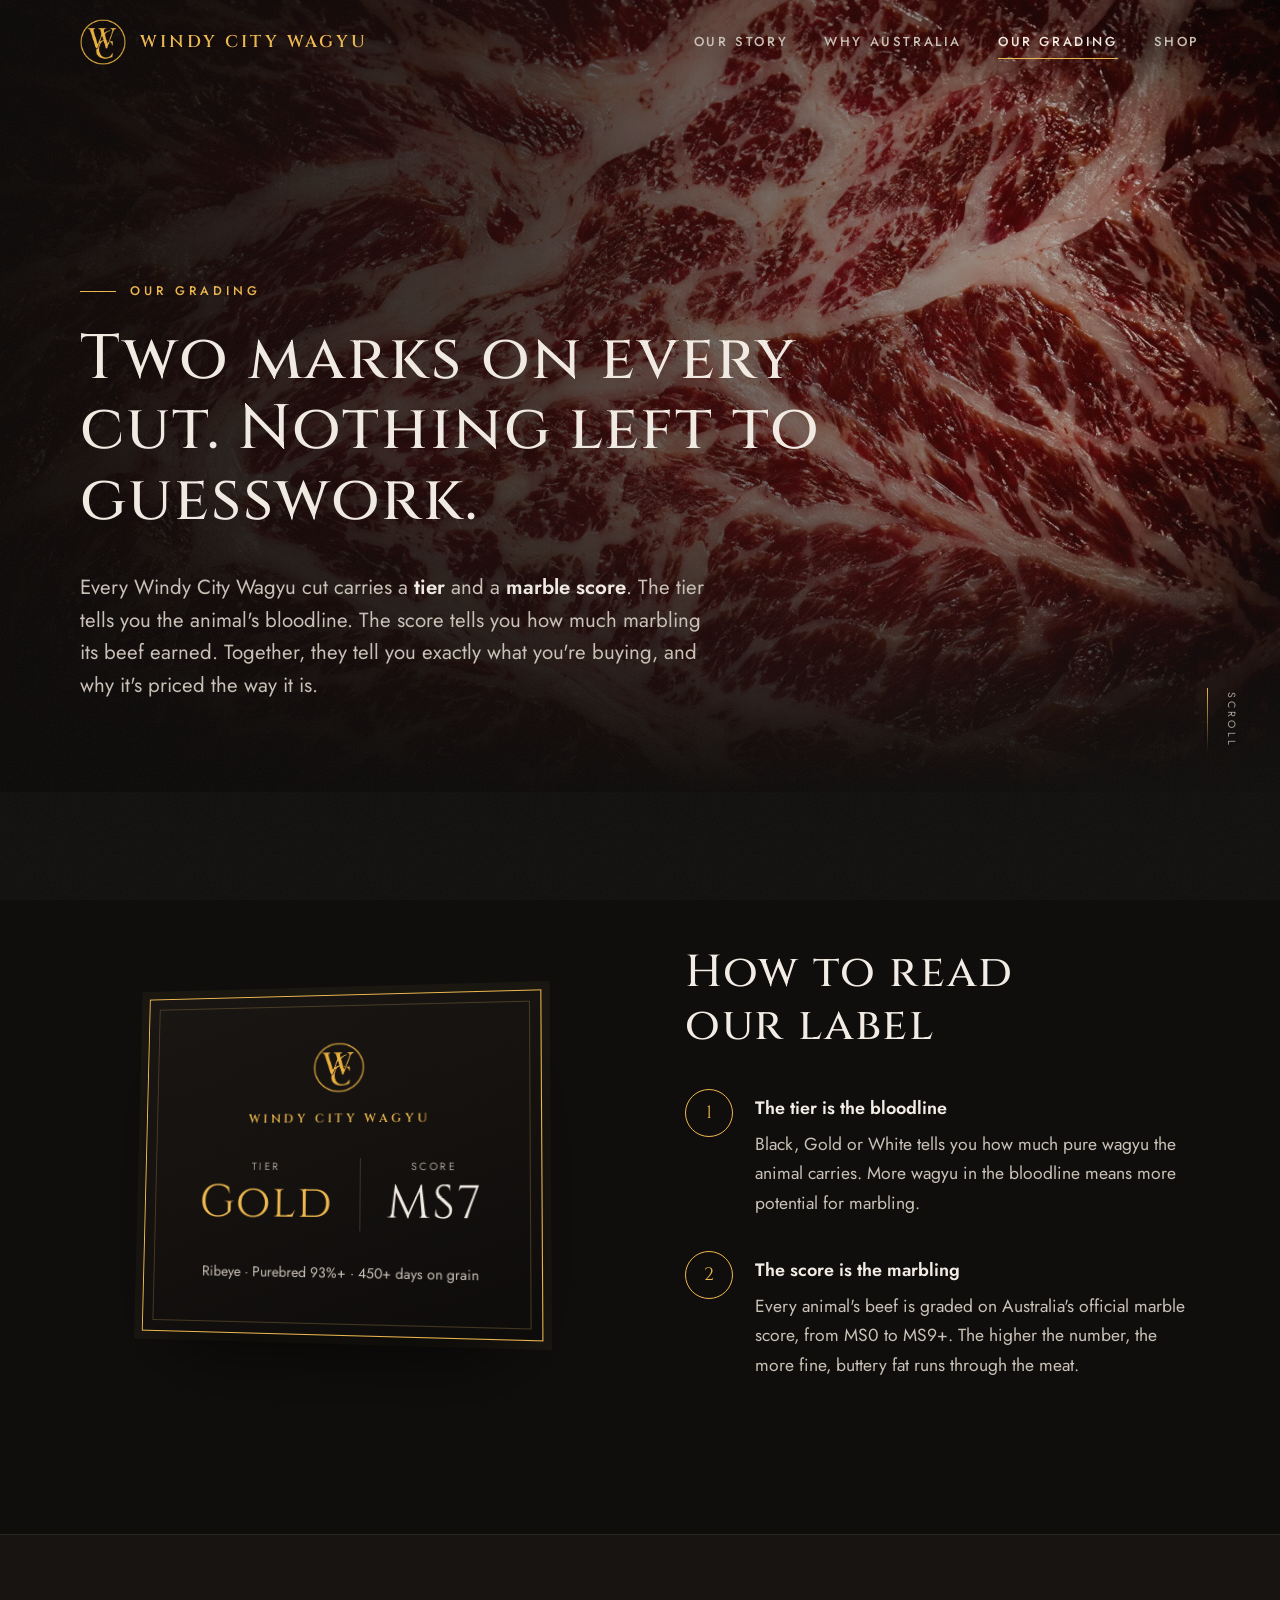
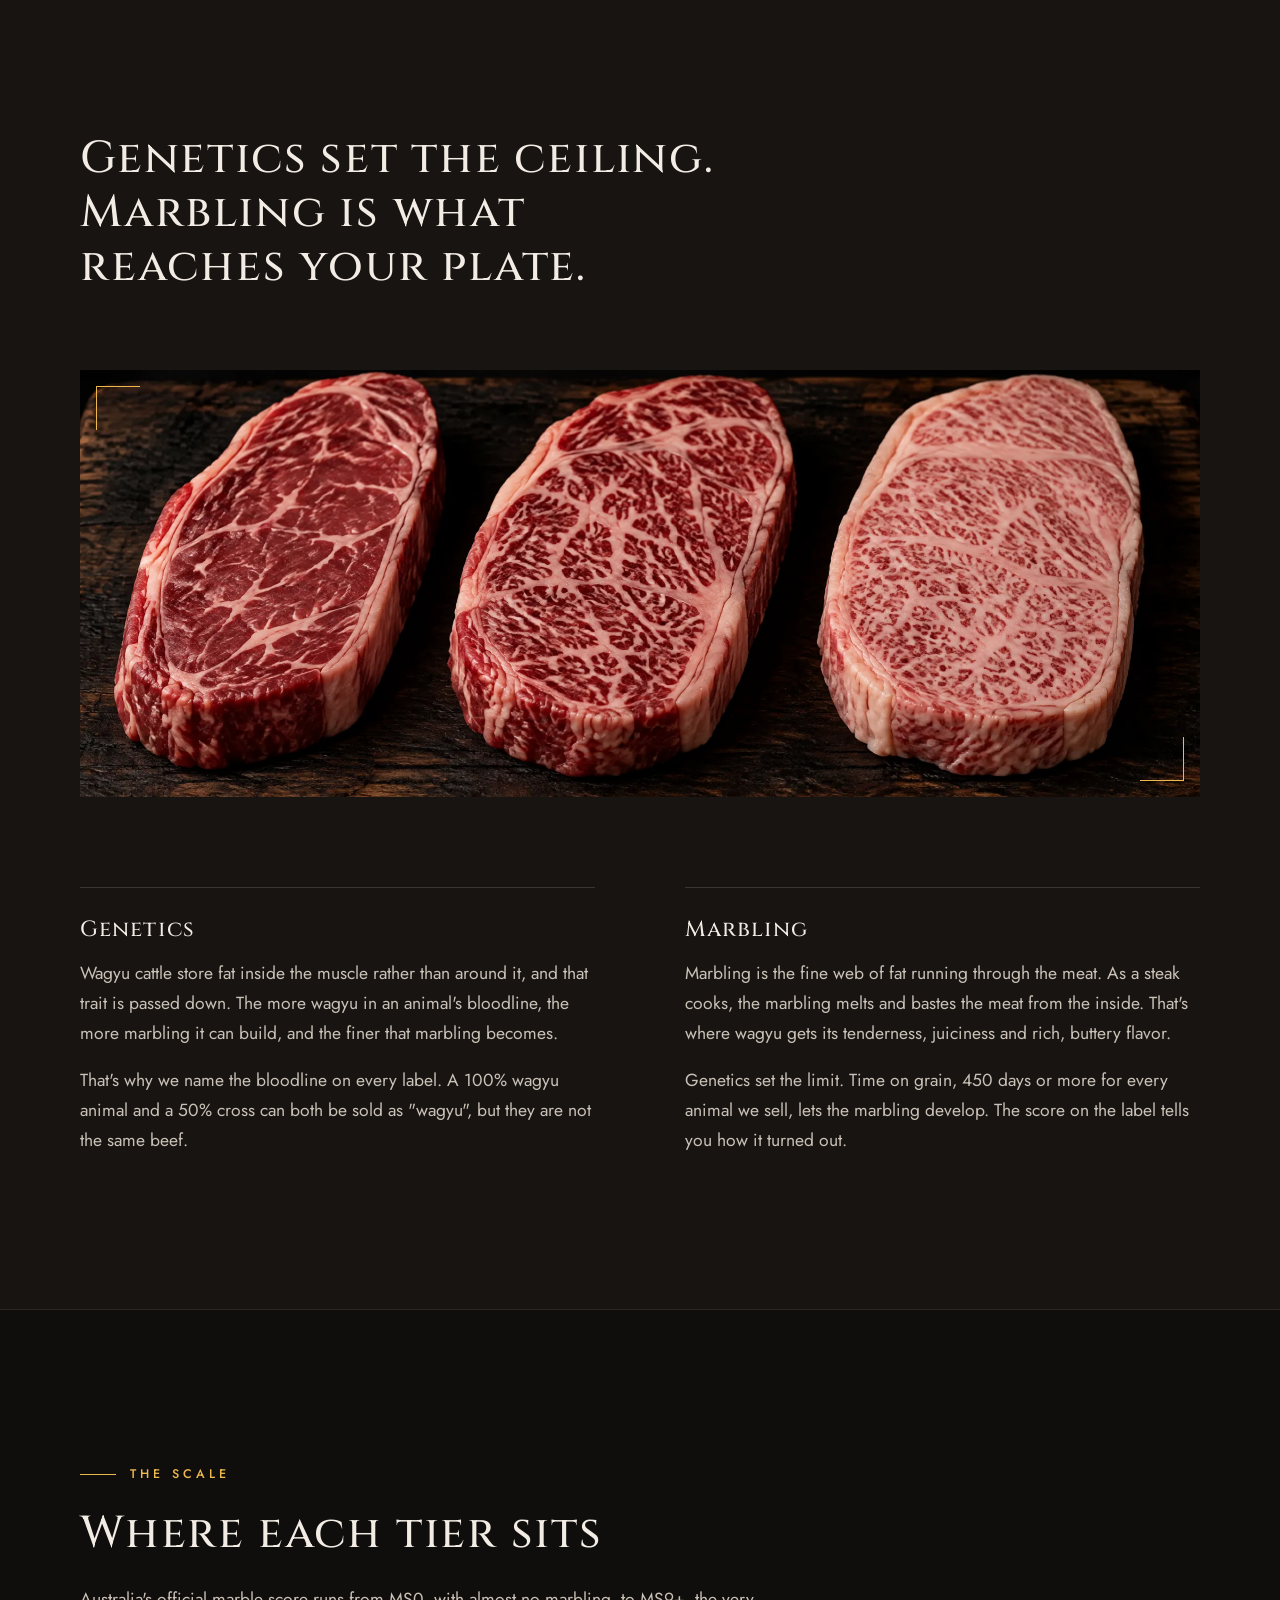
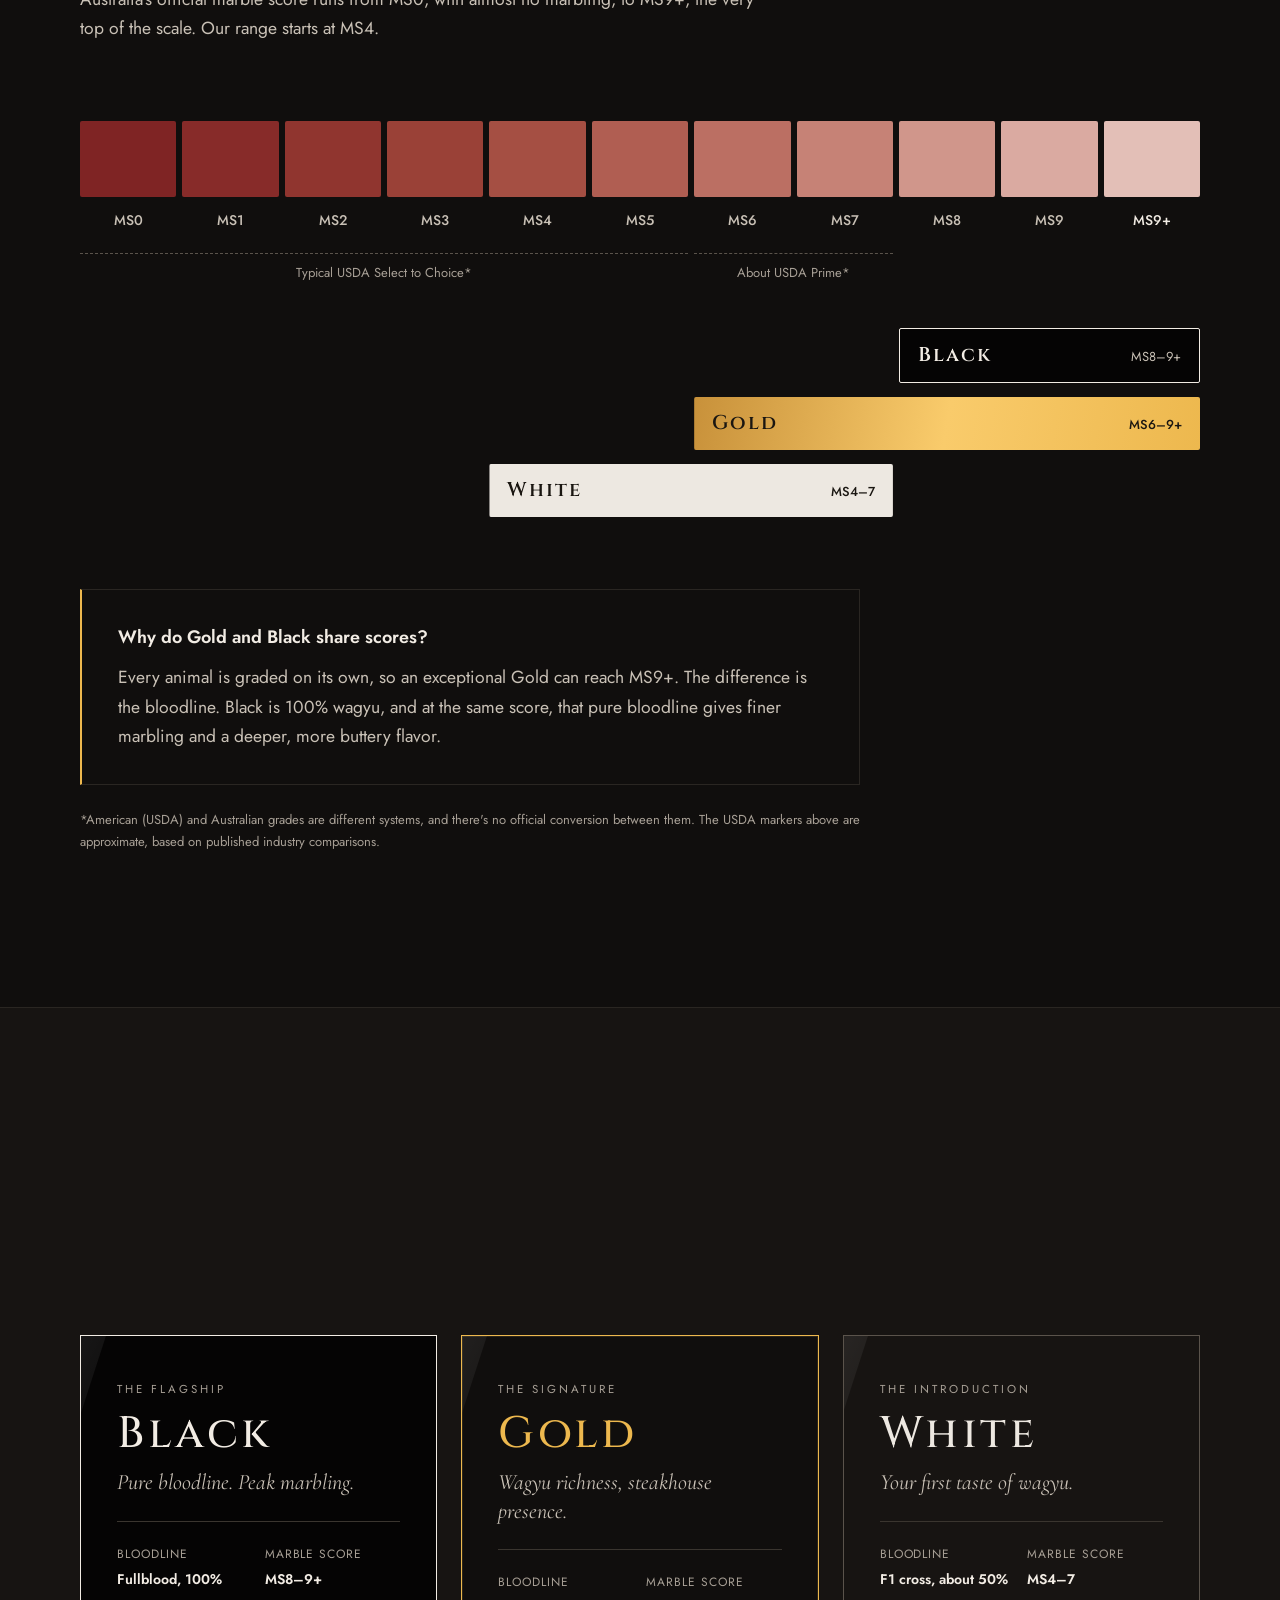
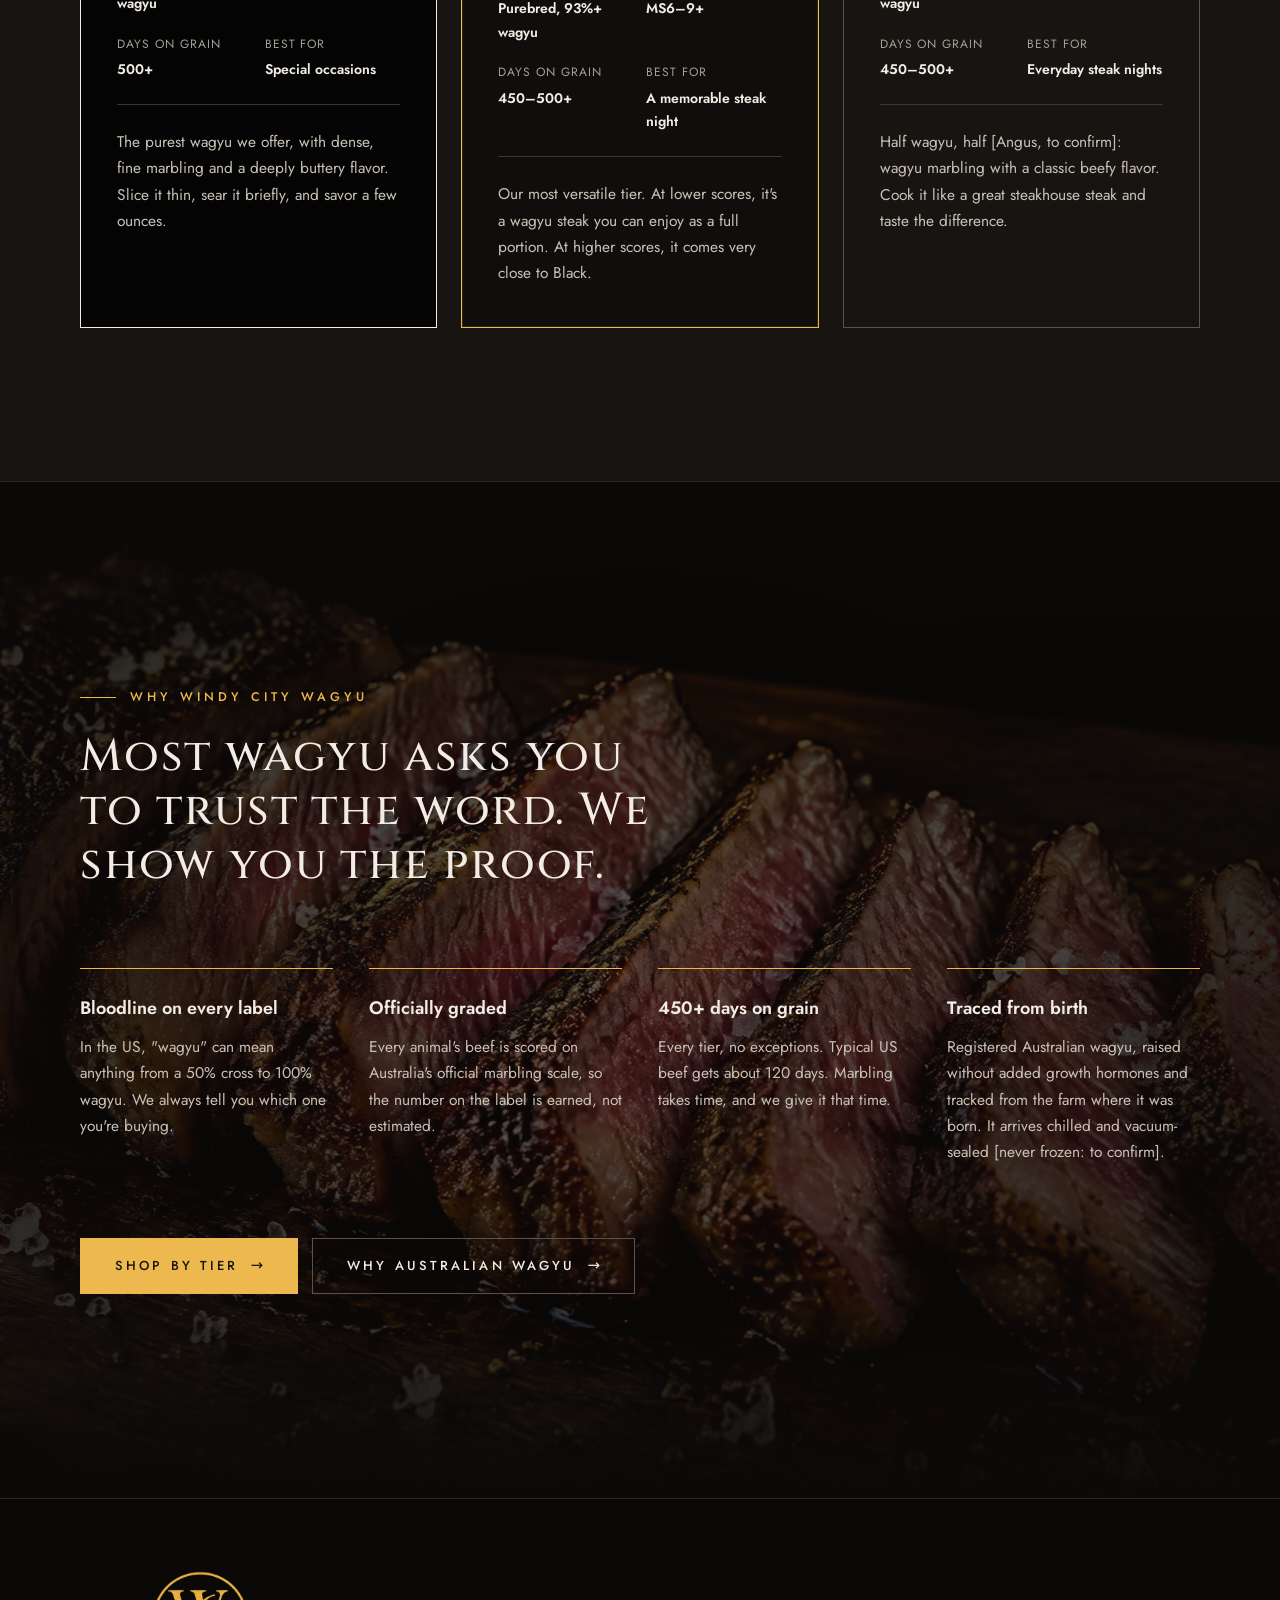
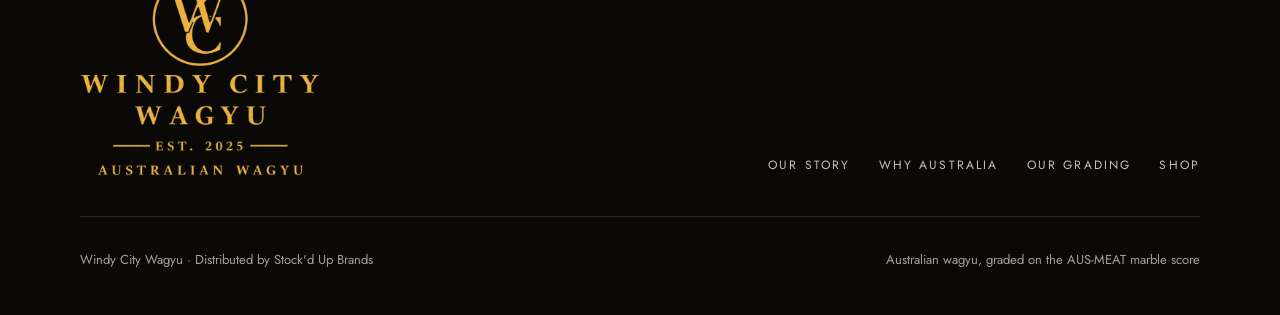
==== commit 5ad616aa: "Rewrite the copy for everyday readers and correct the history facts Plain language throughout: trade" ====
--- a/our-grading.html
+++ b/our-grading.html
@@ -37,7 +37,7 @@
 <div class="wrap">
 <p class="eyebrow" data-hero="1">Our Grading</p>
 <h1 class="display display--md" data-hero="2">Two marks on every cut. Nothing left to guesswork.</h1>
-<p class="lede" data-hero="3">Every Windy City Wagyu product carries a <strong class="hl">tier</strong> and a <strong class="hl">marble score</strong>. The tier tells you the bloodline. The score tells you exactly how much marbling that animal earned. Together, they tell you what you are buying and why it costs what it does.</p>
+<p class="lede" data-hero="3">Every Windy City Wagyu cut carries a <strong class="hl">tier</strong> and a <strong class="hl">marble score</strong>. The tier tells you the animal's bloodline. The score tells you how much marbling its beef earned. Together, they tell you exactly what you're buying, and why it's priced the way it is.</p>
 </div>
 <span class="scroll-cue" aria-hidden="true">Scroll</span>
 </section>
@@ -61,11 +61,11 @@
 <div class="how">
 <div class="how-item" data-reveal style="--d:.1s">
 <div class="how-num">1</div>
-<div><h3>The tier is the bloodline</h3><p>Black, Gold or White tells you how much pure wagyu genetics the animal carries, and that sets how far its marbling can go.</p></div>
+<div><h3>The tier is the bloodline</h3><p>Black, Gold or White tells you how much pure wagyu the animal carries. More wagyu in the bloodline means more potential for marbling.</p></div>
 </div>
 <div class="how-item" data-reveal style="--d:.2s">
 <div class="how-num">2</div>
-<div><h3>The score is the marbling</h3><p>Each carcass is graded on Australia's official AUS-MEAT marble score, from MS0 to MS9+. The higher the number, the more fine, buttery fat runs through the meat.</p></div>
+<div><h3>The score is the marbling</h3><p>Every animal's beef is graded on Australia's official marble score, from MS0 to MS9+. The higher the number, the more fine, buttery fat runs through the meat.</p></div>
 </div>
 </div>
 </div>
@@ -84,15 +84,15 @@
 <div data-reveal>
 <h3 class="h3" style="padding-top: 28px; border-top: 1px solid var(--line-2); margin-bottom: 16px">Genetics</h3>
 <div class="muted">
-<p>Wagyu cattle are bred to store fat inside the muscle itself rather than around it. That trait is inherited. The more wagyu in the bloodline, the more marbling the animal can build, and the finer and more delicate that marbling becomes.</p>
-<p>That is why we name the bloodline on every label. A 100% fullblood animal and a 50% cross can both be called "wagyu", but they are not the same beef.</p>
+<p>Wagyu cattle store fat inside the muscle rather than around it, and that trait is passed down. The more wagyu in an animal's bloodline, the more marbling it can build, and the finer that marbling becomes.</p>
+<p>That's why we name the bloodline on every label. A 100% wagyu animal and a 50% cross can both be sold as "wagyu", but they are not the same beef.</p>
 </div>
 </div>
 <div data-reveal style="--d:.15s">
 <h3 class="h3" style="padding-top: 28px; border-top: 1px solid var(--line-2); margin-bottom: 16px">Marbling</h3>
 <div class="muted">
-<p>Marbling is the fine web of fat running through the meat. As the steak cooks, it melts and bastes every fiber from within, and that is where wagyu gets its tenderness, juiciness and rich, buttery flavor.</p>
-<p>Genetics decide how much marbling is possible. Time on grain, 450 days or more for every animal we sell, lets it fully develop. The grade on the label tells you how it turned out.</p>
+<p>Marbling is the fine web of fat running through the meat. As a steak cooks, the marbling melts and bastes the meat from the inside. That's where wagyu gets its tenderness, juiciness and rich, buttery flavor.</p>
+<p>Genetics set the limit. Time on grain, 450 days or more for every animal we sell, lets the marbling develop. The score on the label tells you how it turned out.</p>
 </div>
 </div>
 </div>
@@ -104,7 +104,7 @@
 <div class="section-head">
 <p class="eyebrow" data-reveal>The scale</p>
 <h2 id="scale-title" class="h2" data-reveal style="--d:.1s">Where each tier sits</h2>
-<p class="muted" data-reveal style="--d:.2s">Australia's AUS-MEAT marble score runs from MS0 to MS9+. Our range begins at MS4 and reaches the very top of the scale.</p>
+<p class="muted" data-reveal style="--d:.2s">Australia's official marble score runs from MS0, with almost no marbling, to MS9+, the very top of the scale. Our range starts at MS4.</p>
 </div>
 
 <div class="scale-scroll">
@@ -140,9 +140,9 @@
 
 <div class="callout" data-reveal>
 <h3>Why do Gold and Black share scores?</h3>
-<p>Every animal is graded on its own, so an exceptional Gold can reach MS9+. What separates the two is the bloodline. Black is 100% fullblood wagyu, and at the same score, that pure genetics brings a finer marbling texture and a deeper, more buttery flavor.</p>
-</div>
-<p class="fine" style="margin-top: 24px; max-width: 780px">*USDA and AUS-MEAT are different grading systems, and there is no official conversion between them. The USDA markers above are approximate, based on published industry comparisons.</p>
+<p>Every animal is graded on its own, so an exceptional Gold can reach MS9+. The difference is the bloodline. Black is 100% wagyu, and at the same score, that pure bloodline gives finer marbling and a deeper, more buttery flavor.</p>
+</div>
+<p class="fine" style="margin-top: 24px; max-width: 780px">*American (USDA) and Australian grades are different systems, and there's no official conversion between them. The USDA markers above are approximate, based on published industry comparisons.</p>
 </div>
 </section>
 
@@ -161,12 +161,12 @@
 <p class="tagline">Pure bloodline. Peak marbling.</p>
 </div>
 <dl>
-<div><dt>Bloodline</dt><dd>Fullblood, 100%</dd></div>
+<div><dt>Bloodline</dt><dd>Fullblood, 100% wagyu</dd></div>
 <div><dt>Marble score</dt><dd>MS8–9+</dd></div>
 <div><dt>Days on grain</dt><dd>500+</dd></div>
-<div><dt>Best for</dt><dd>The occasion</dd></div>
+<div><dt>Best for</dt><dd>Special occasions</dd></div>
 </dl>
-<p class="desc">The purest wagyu we offer. Its marbling is dense and fine, and the flavor is deeply buttery. Slice it thin, sear it briefly, and savor a few ounces.</p>
+<p class="desc">The purest wagyu we offer, with dense, fine marbling and a deeply buttery flavor. Slice it thin, sear it briefly, and savor a few ounces.</p>
 </article>
 
 <article class="tier tier--gold" data-reveal style="--d:.12s">
@@ -176,12 +176,12 @@
 <p class="tagline">Wagyu richness, steakhouse presence.</p>
 </div>
 <dl>
-<div><dt>Bloodline</dt><dd>Purebred, 93%+</dd></div>
+<div><dt>Bloodline</dt><dd>Purebred, 93%+ wagyu</dd></div>
 <div><dt>Marble score</dt><dd>MS6–9+</dd></div>
 <div><dt>Days on grain</dt><dd>450–500+</dd></div>
-<div><dt>Best for</dt><dd>The centerpiece</dd></div>
+<div><dt>Best for</dt><dd>A memorable steak night</dd></div>
 </dl>
-<p class="desc">Our most versatile tier. At lower scores, it is a wagyu steak you can enjoy as a full portion. At higher scores, it comes very close to Black.</p>
+<p class="desc">Our most versatile tier. At lower scores, it's a wagyu steak you can enjoy as a full portion. At higher scores, it comes very close to Black.</p>
 </article>
 
 <article class="tier tier--white" data-reveal style="--d:.24s">
@@ -191,12 +191,12 @@
 <p class="tagline">Your first taste of wagyu.</p>
 </div>
 <dl>
-<div><dt>Bloodline</dt><dd>F1 cross, ~50%</dd></div>
+<div><dt>Bloodline</dt><dd>F1 cross, about 50% wagyu</dd></div>
 <div><dt>Marble score</dt><dd>MS4–7</dd></div>
 <div><dt>Days on grain</dt><dd>450–500+</dd></div>
-<div><dt>Best for</dt><dd>Every week</dd></div>
+<div><dt>Best for</dt><dd>Everyday steak nights</dd></div>
 </dl>
-<p class="desc">Wagyu crossed with [Angus, to confirm]. Wagyu marbling meets classic beefy flavor. Cook it like a great steakhouse steak and taste the difference.</p>
+<p class="desc">Half wagyu, half [Angus, to confirm]: wagyu marbling with a classic beefy flavor. Cook it like a great steakhouse steak and taste the difference.</p>
 </article>
 
 </div>
@@ -211,10 +211,10 @@
 <h2 id="why-us" class="h2" data-reveal style="--d:.1s; margin: 0">Most wagyu asks you to trust the word. We show you the proof.</h2>
 </div>
 <div class="features">
-<div class="feature" data-reveal><h3>Bloodline on every label</h3><p>In the US, "wagyu" can mean anything from a 50% cross to fullblood. We tell you which one you are buying, every time.</p></div>
-<div class="feature" data-reveal style="--d:.1s"><h3>Officially graded</h3><p>Each carcass is scored on Australia's AUS-MEAT marble score, so the number on the label is earned, not estimated.</p></div>
-<div class="feature" data-reveal style="--d:.2s"><h3>450+ days on grain</h3><p>Every tier, without exception. Typical US beef gets about 120 days. Marbling takes time, and we give it that time.</p></div>
-<div class="feature" data-reveal style="--d:.3s"><h3>Traced from birth</h3><p>Registered Australian wagyu with no added hormones, tracked from the farm where each animal was born. It arrives chilled and vacuum-sealed [never frozen: to confirm].</p></div>
+<div class="feature" data-reveal><h3>Bloodline on every label</h3><p>In the US, "wagyu" can mean anything from a 50% cross to 100% wagyu. We always tell you which one you're buying.</p></div>
+<div class="feature" data-reveal style="--d:.1s"><h3>Officially graded</h3><p>Every animal's beef is scored on Australia's official marbling scale, so the number on the label is earned, not estimated.</p></div>
+<div class="feature" data-reveal style="--d:.2s"><h3>450+ days on grain</h3><p>Every tier, no exceptions. Typical US beef gets about 120 days. Marbling takes time, and we give it that time.</p></div>
+<div class="feature" data-reveal style="--d:.3s"><h3>Traced from birth</h3><p>Registered Australian wagyu, raised without added growth hormones and tracked from the farm where it was born. It arrives chilled and vacuum-sealed [never frozen: to confirm].</p></div>
 </div>
 <div class="btns" style="margin-top: 72px" data-reveal>
 <a class="btn" href="shop.html">Shop by tier</a>
--- a/styles.css
+++ b/styles.css
@@ -644,7 +644,7 @@
 .tier .name { margin: 10px 0 0; font-family: var(--display); font-weight: 500; font-size: 44px; line-height: 1.1; letter-spacing: .08em; }
 .tier--gold .name { color: var(--gold); }
 .tier--white .name { color: var(--ivory); }
-.tier .tagline { margin: 10px 0 0; font-family: var(--serif); font-size: 22px; font-style: italic; color: var(--text-2); }
+.tier .tagline { margin: 10px 0 0; font-family: var(--serif); font-size: 22px; line-height: 1.3; font-style: italic; color: var(--text-2); }
 .tier dl { margin: 0; display: grid; grid-template-columns: repeat(2, minmax(0, 1fr)); gap: 18px 12px; padding: 22px 0; border-top: 1px solid var(--line-2); border-bottom: 1px solid var(--line-2); font-size: 14px; }
 .tier dt { color: var(--text-3); font-size: 12px; letter-spacing: .08em; text-transform: uppercase; }
 .tier dd { margin: 4px 0 0; font-weight: 600; }
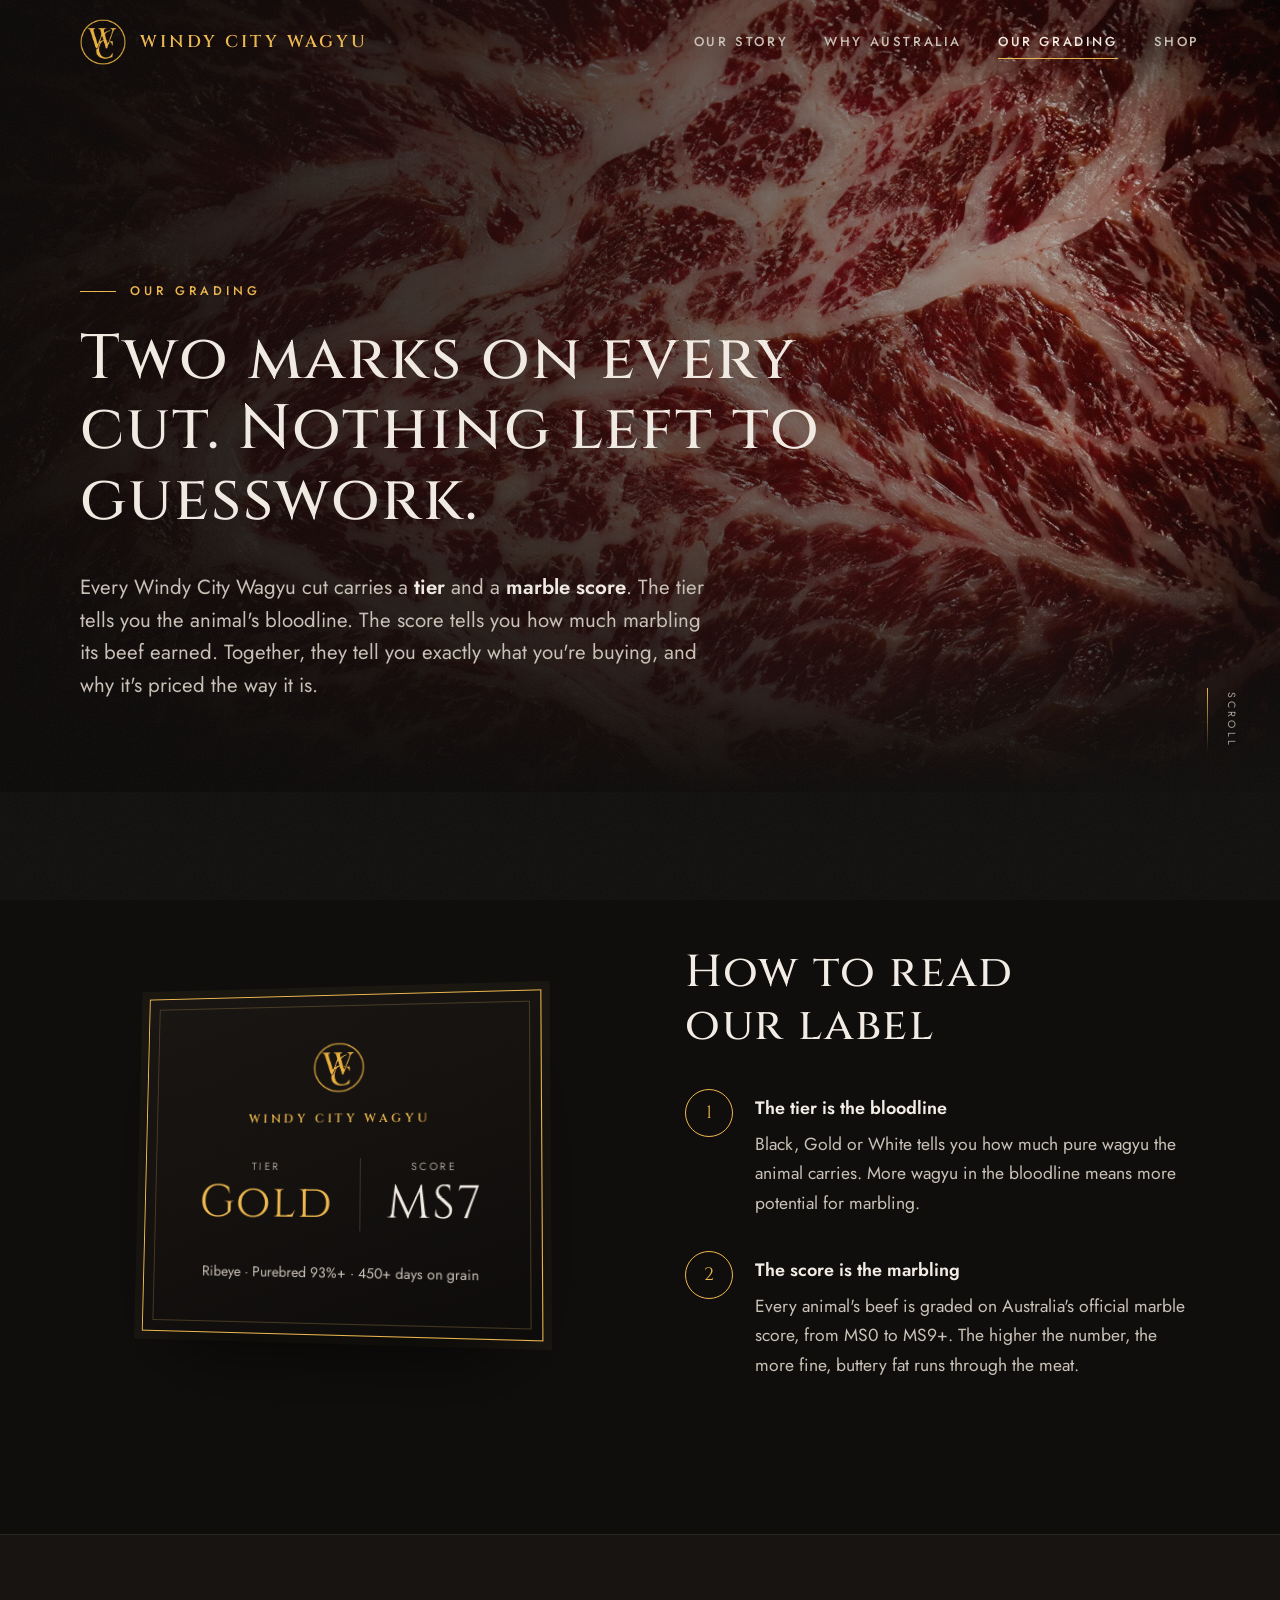
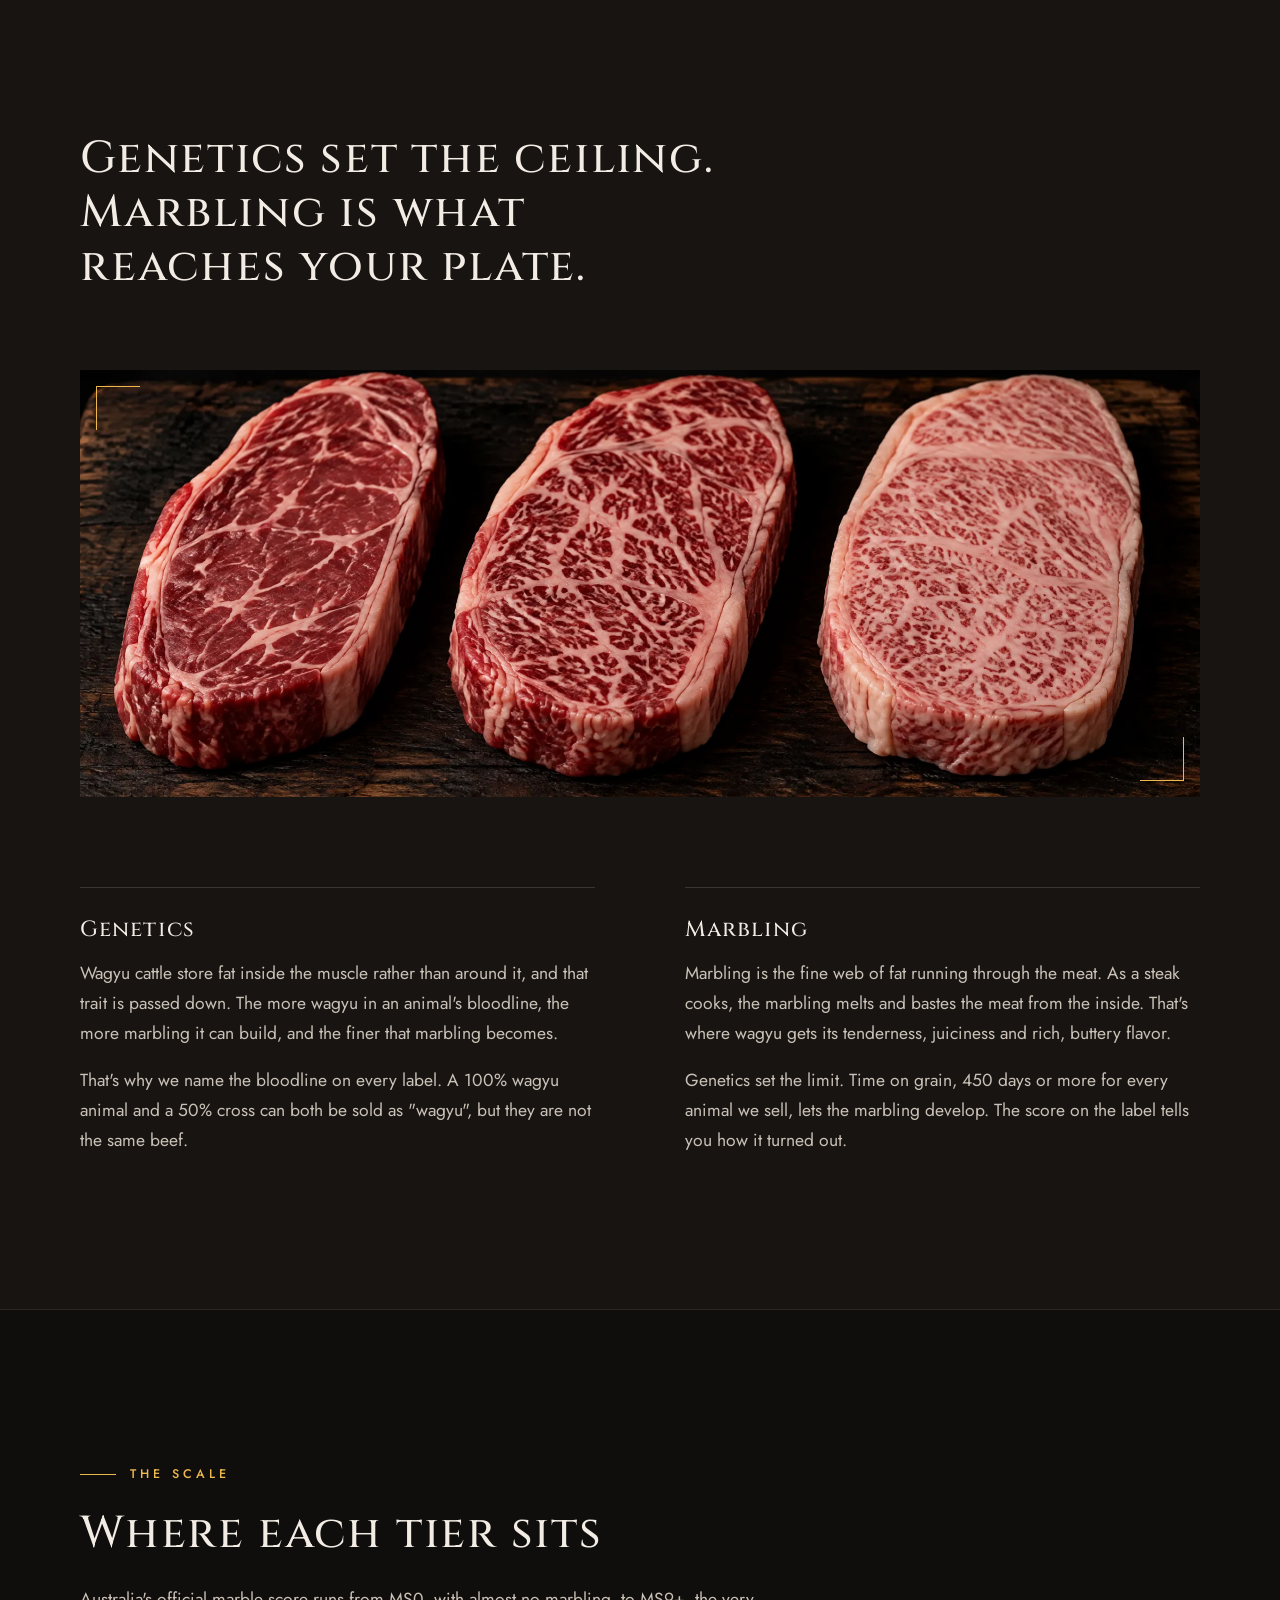
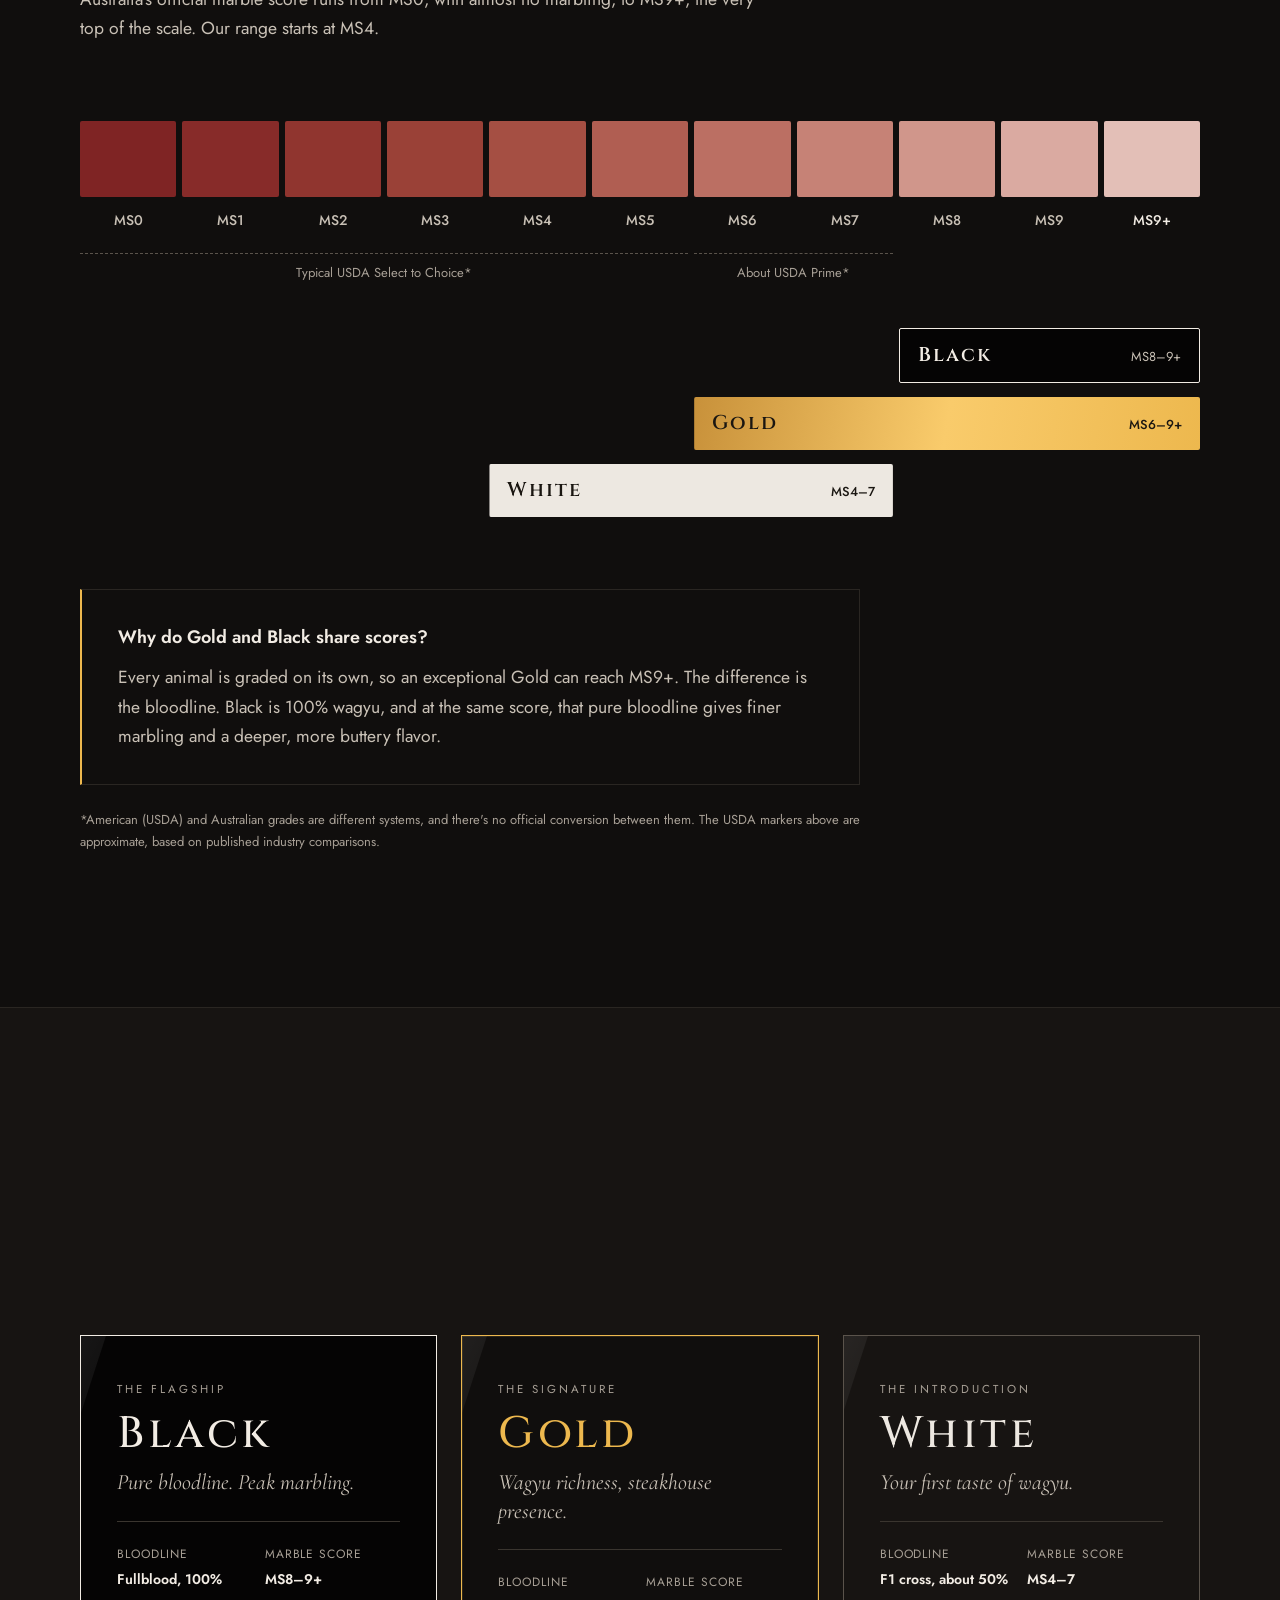
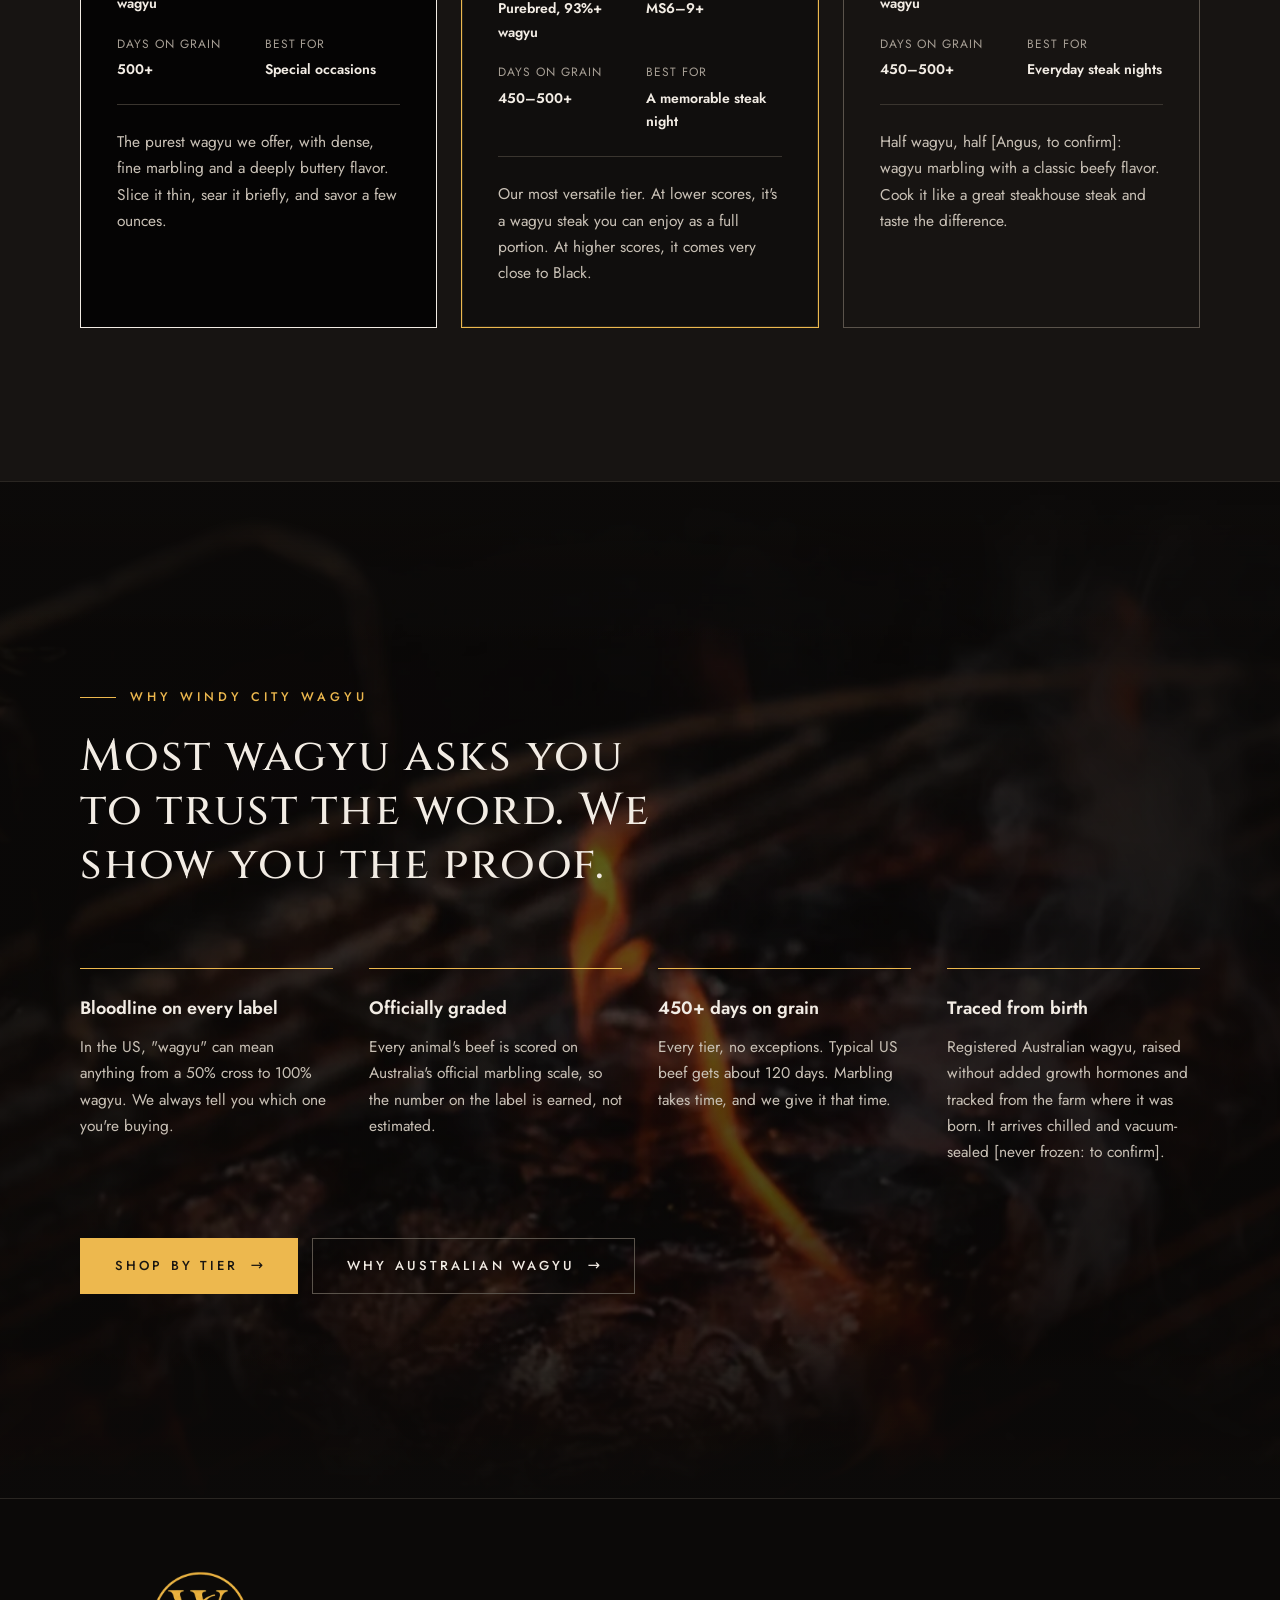
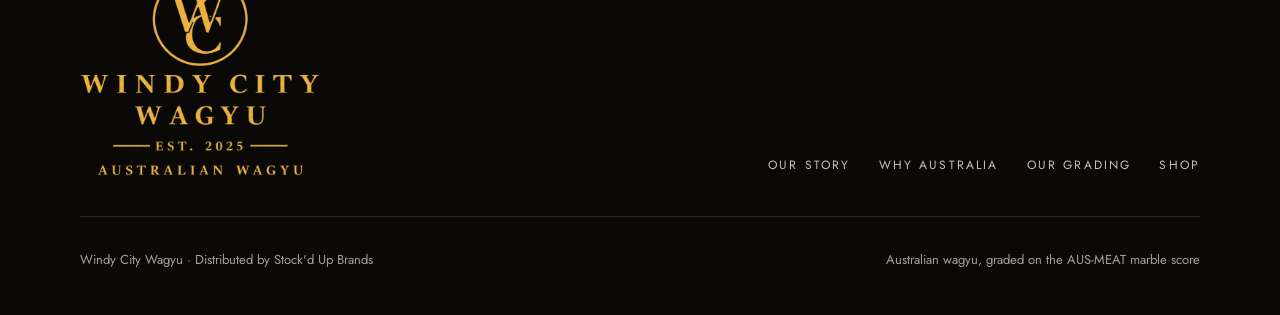
==== commit f07be994: "Use real product photography in place of AI cooking shots Five supplied photos, graded to the site's" ====
--- a/our-grading.html
+++ b/our-grading.html
@@ -204,7 +204,7 @@
 </section>
 
 <section class="photo-section" aria-labelledby="why-us">
-<div class="frame" data-parallax><img src="images/sliced-steak.webp" alt="" width="2400" height="1350" loading="lazy"></div>
+<div class="frame" data-parallax><img src="images/real-grill-smoke.webp" alt="" width="1600" height="2431" loading="lazy" style="object-position: center 55%"></div>
 <div class="wrap">
 <div class="section-head">
 <p class="eyebrow" data-reveal>Why Windy City Wagyu</p>
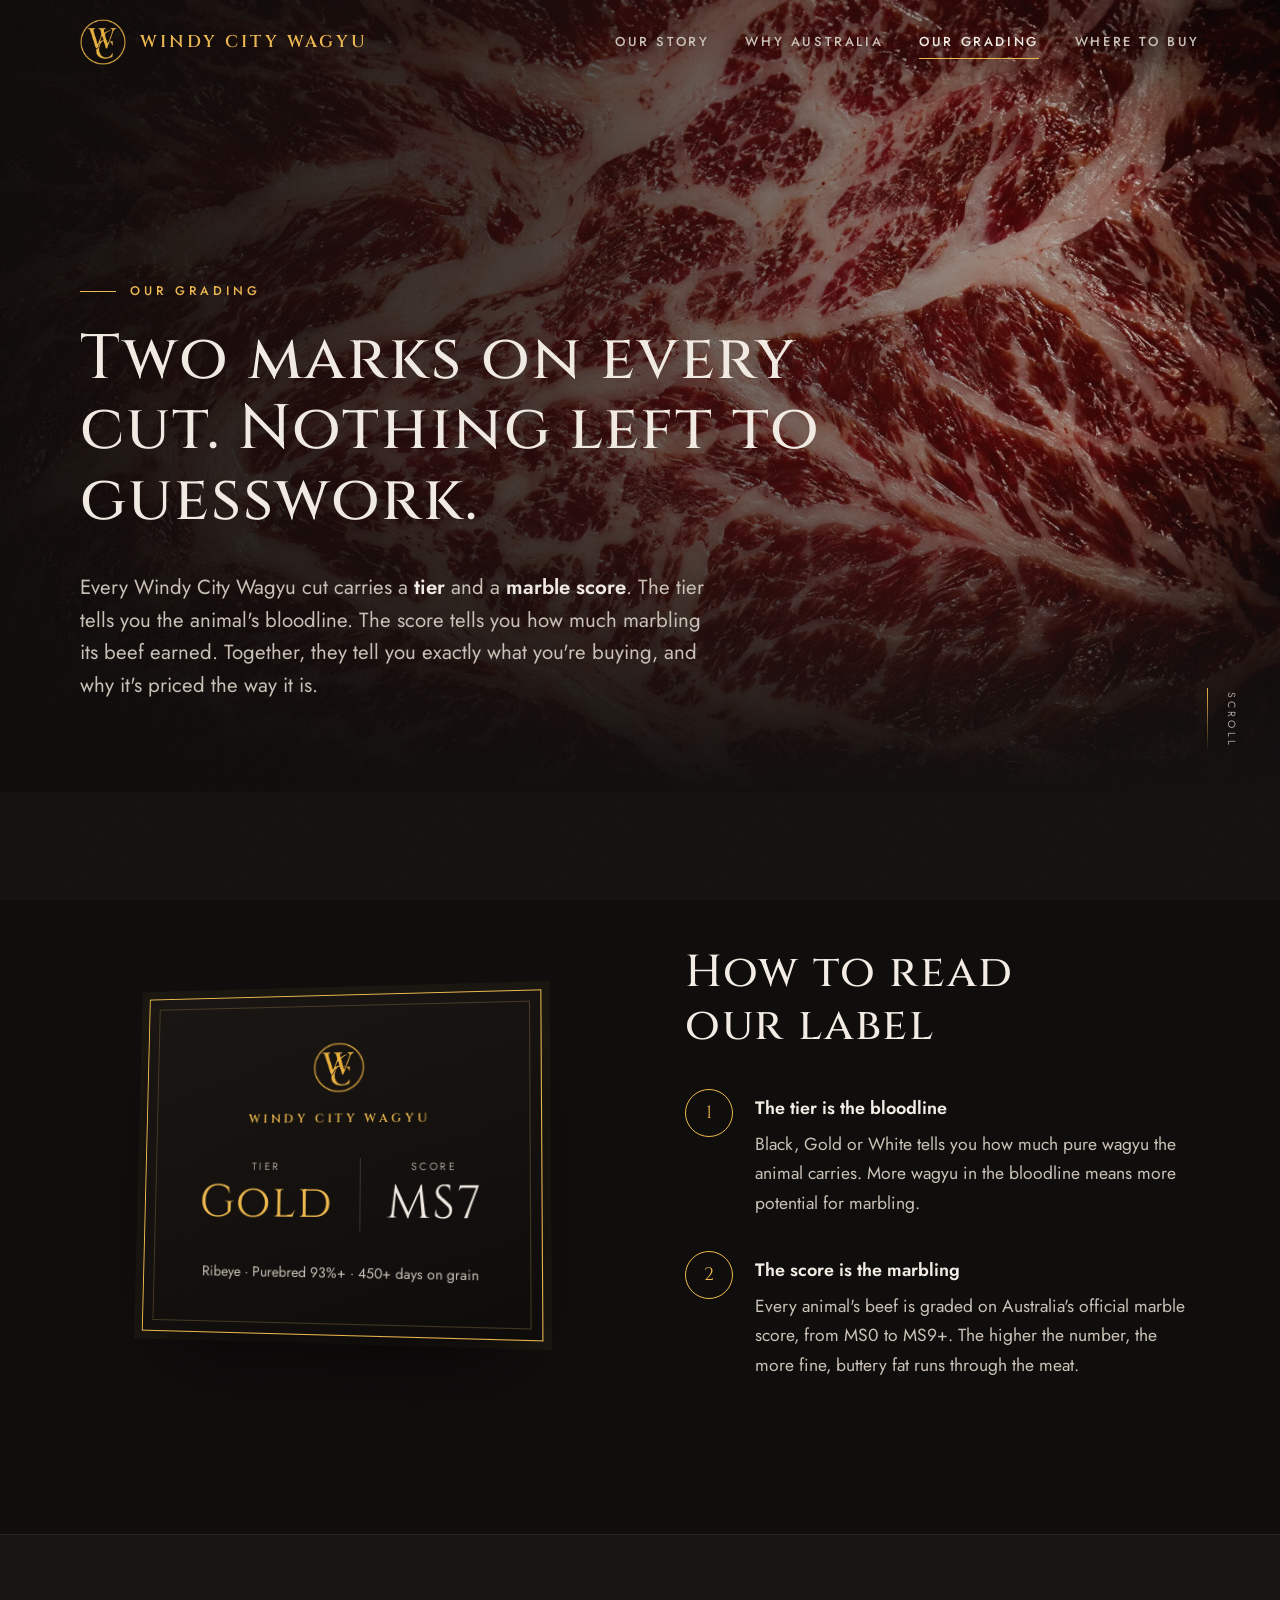
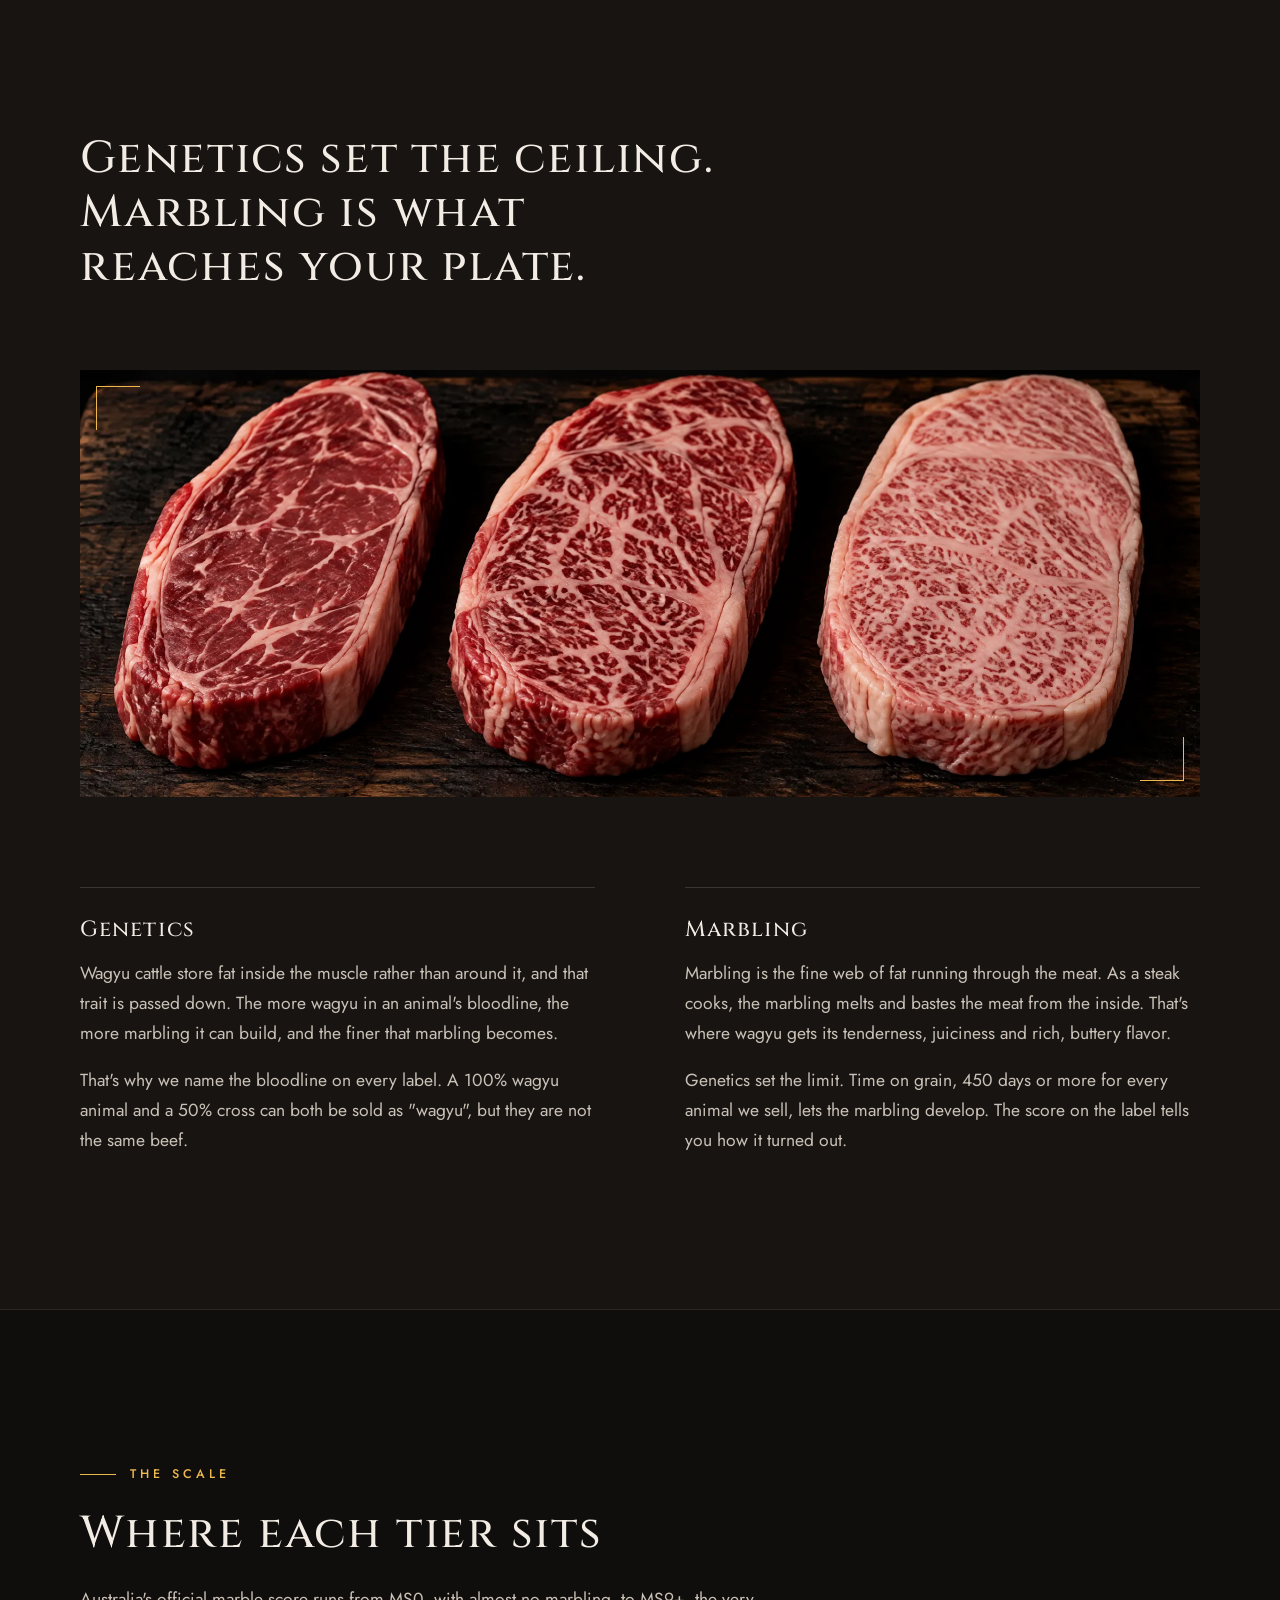
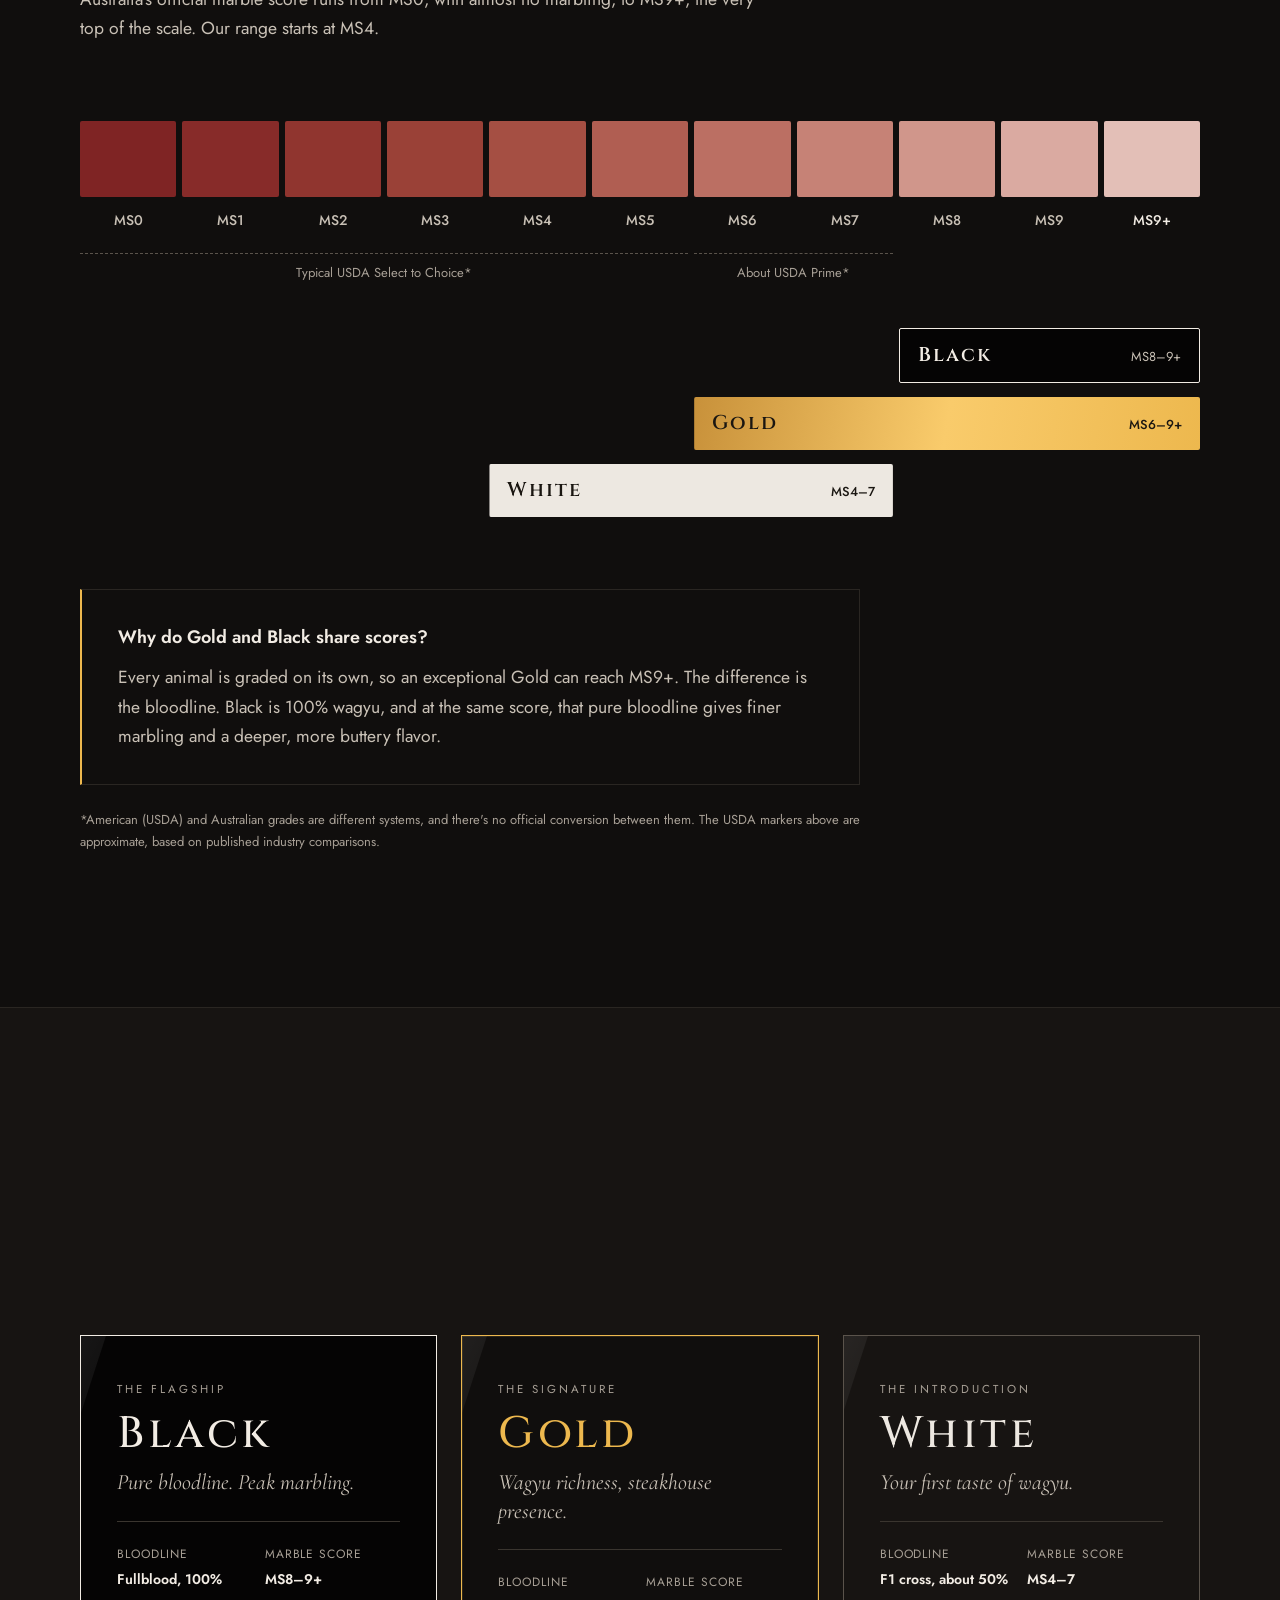
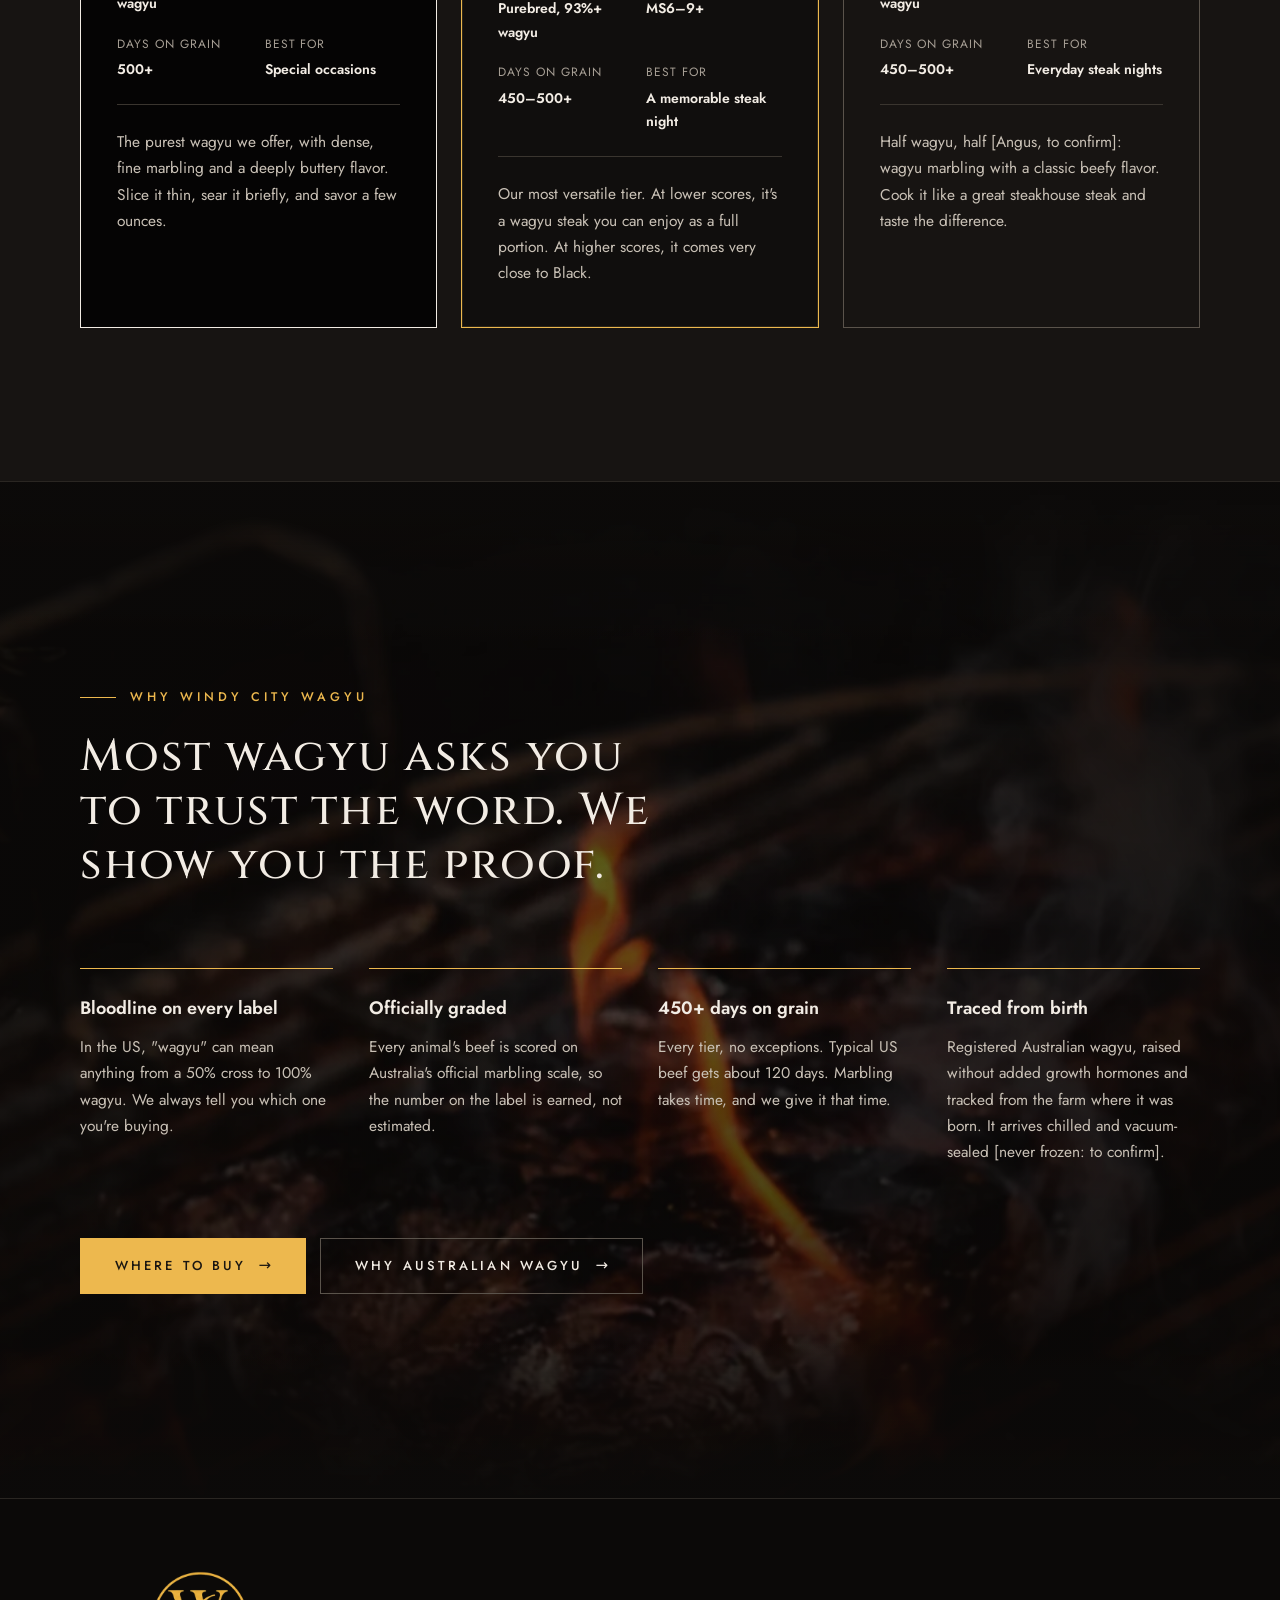
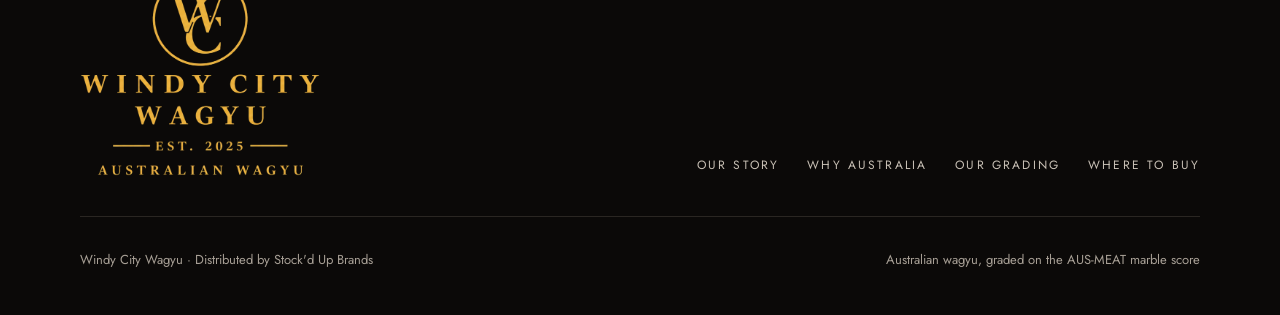
==== commit 7ae62c95: "Turn Shop into Where to Buy, with separate home and trade paths Orders will happen on a separate onl" ====
--- a/our-grading.html
+++ b/our-grading.html
@@ -25,7 +25,7 @@
 <a href="index.html">Our Story</a>
 <a href="why-australia.html">Why Australia</a>
 <a href="our-grading.html" aria-current="page">Our Grading</a>
-<a href="shop.html">Shop</a>
+<a href="shop.html">Where to Buy</a>
 </nav>
 </div>
 </header>
@@ -217,7 +217,7 @@
 <div class="feature" data-reveal style="--d:.3s"><h3>Traced from birth</h3><p>Registered Australian wagyu, raised without added growth hormones and tracked from the farm where it was born. It arrives chilled and vacuum-sealed [never frozen: to confirm].</p></div>
 </div>
 <div class="btns" style="margin-top: 72px" data-reveal>
-<a class="btn" href="shop.html">Shop by tier</a>
+<a class="btn" href="shop.html">Where to buy</a>
 <a class="btn btn--ghost" href="why-australia.html">Why Australian wagyu</a>
 </div>
 </div>
@@ -233,7 +233,7 @@
 <a href="index.html">Our Story</a>
 <a href="why-australia.html">Why Australia</a>
 <a href="our-grading.html">Our Grading</a>
-<a href="shop.html">Shop</a>
+<a href="shop.html">Where to Buy</a>
 </nav>
 </div>
 <div class="footer-meta">
--- a/styles.css
+++ b/styles.css
@@ -650,6 +650,28 @@
 .tier dd { margin: 4px 0 0; font-weight: 600; }
 .tier .desc { color: var(--text-2); font-size: 15.5px; }
 
+/* ---------- Where to buy ---------- */
+.paths { display: grid; grid-template-columns: repeat(2, minmax(0, 1fr)); gap: 24px; }
+@media (max-width: 860px) { .paths { grid-template-columns: minmax(0, 1fr); } }
+.path {
+  position: relative;
+  display: flex;
+  flex-direction: column;
+  padding: clamp(36px, 4vw, 52px);
+  border: 1px solid var(--gold);
+  background: var(--bg);
+  scroll-margin-top: 96px;
+}
+.path--trade { border-color: var(--line-3); background: #0B0908; }
+.path .k { font-size: 12.5px; letter-spacing: .26em; text-transform: uppercase; color: var(--gold); }
+.path--trade .k { color: var(--text-3); }
+.path h3 { margin: 14px 0 28px; font-family: var(--display); font-size: clamp(24px, 2.4vw, 30px); font-weight: 500; line-height: 1.25; letter-spacing: .05em; }
+.path-list { list-style: none; margin: 0 0 36px; padding: 0; flex: 1; border-top: 1px solid var(--line-2); }
+.path-list li { position: relative; padding: 14px 0 14px 30px; border-bottom: 1px solid var(--line-2); color: var(--text-2); font-size: 16px; }
+.path-list li::before { content: "✓"; position: absolute; left: 2px; color: var(--gold); }
+.path-note { margin: 14px 0 0; font-size: 14px; color: var(--text-3); text-align: center; }
+.paths-foot { margin: 40px auto 0; max-width: 620px; text-align: center; }
+
 /* ---------- Shop ---------- */
 .guide { display: grid; grid-template-columns: repeat(3, minmax(0, 1fr)); gap: 20px; }
 @media (max-width: 900px) { .guide { grid-template-columns: 1fr; } }
@@ -676,7 +698,7 @@
 .tier-rows { display: grid; gap: 20px; }
 .tier-row {
   display: grid;
-  grid-template-columns: 1.2fr 1fr auto;
+  grid-template-columns: minmax(0, 1.2fr) minmax(0, 1fr);
   gap: 40px;
   align-items: center;
   padding: 44px;
@@ -695,13 +717,9 @@
 .scores span { padding: 7px 14px; border: 1px solid var(--line-3); font-size: 14px; font-variant-numeric: tabular-nums; }
 .scores .top { border-color: currentColor; }
 .cuts-line { margin-top: 16px; font-size: 14px; color: var(--text-2); }
-.price { font-size: 14px; color: var(--text-3); margin-bottom: 14px; }
-.price b { font-family: var(--display); font-size: 24px; color: var(--text); font-weight: 500; letter-spacing: .04em; }
-.buy { min-width: 220px; }
 @media (max-width: 1000px) {
   .tier-row { grid-template-columns: 1fr; gap: 28px; padding: 36px 28px; }
   .tier-row:hover { transform: none; }
-  .buy { min-width: 0; }
 }
 
 .cuts { display: grid; grid-template-columns: repeat(5, minmax(0, 1fr)); gap: 18px; }
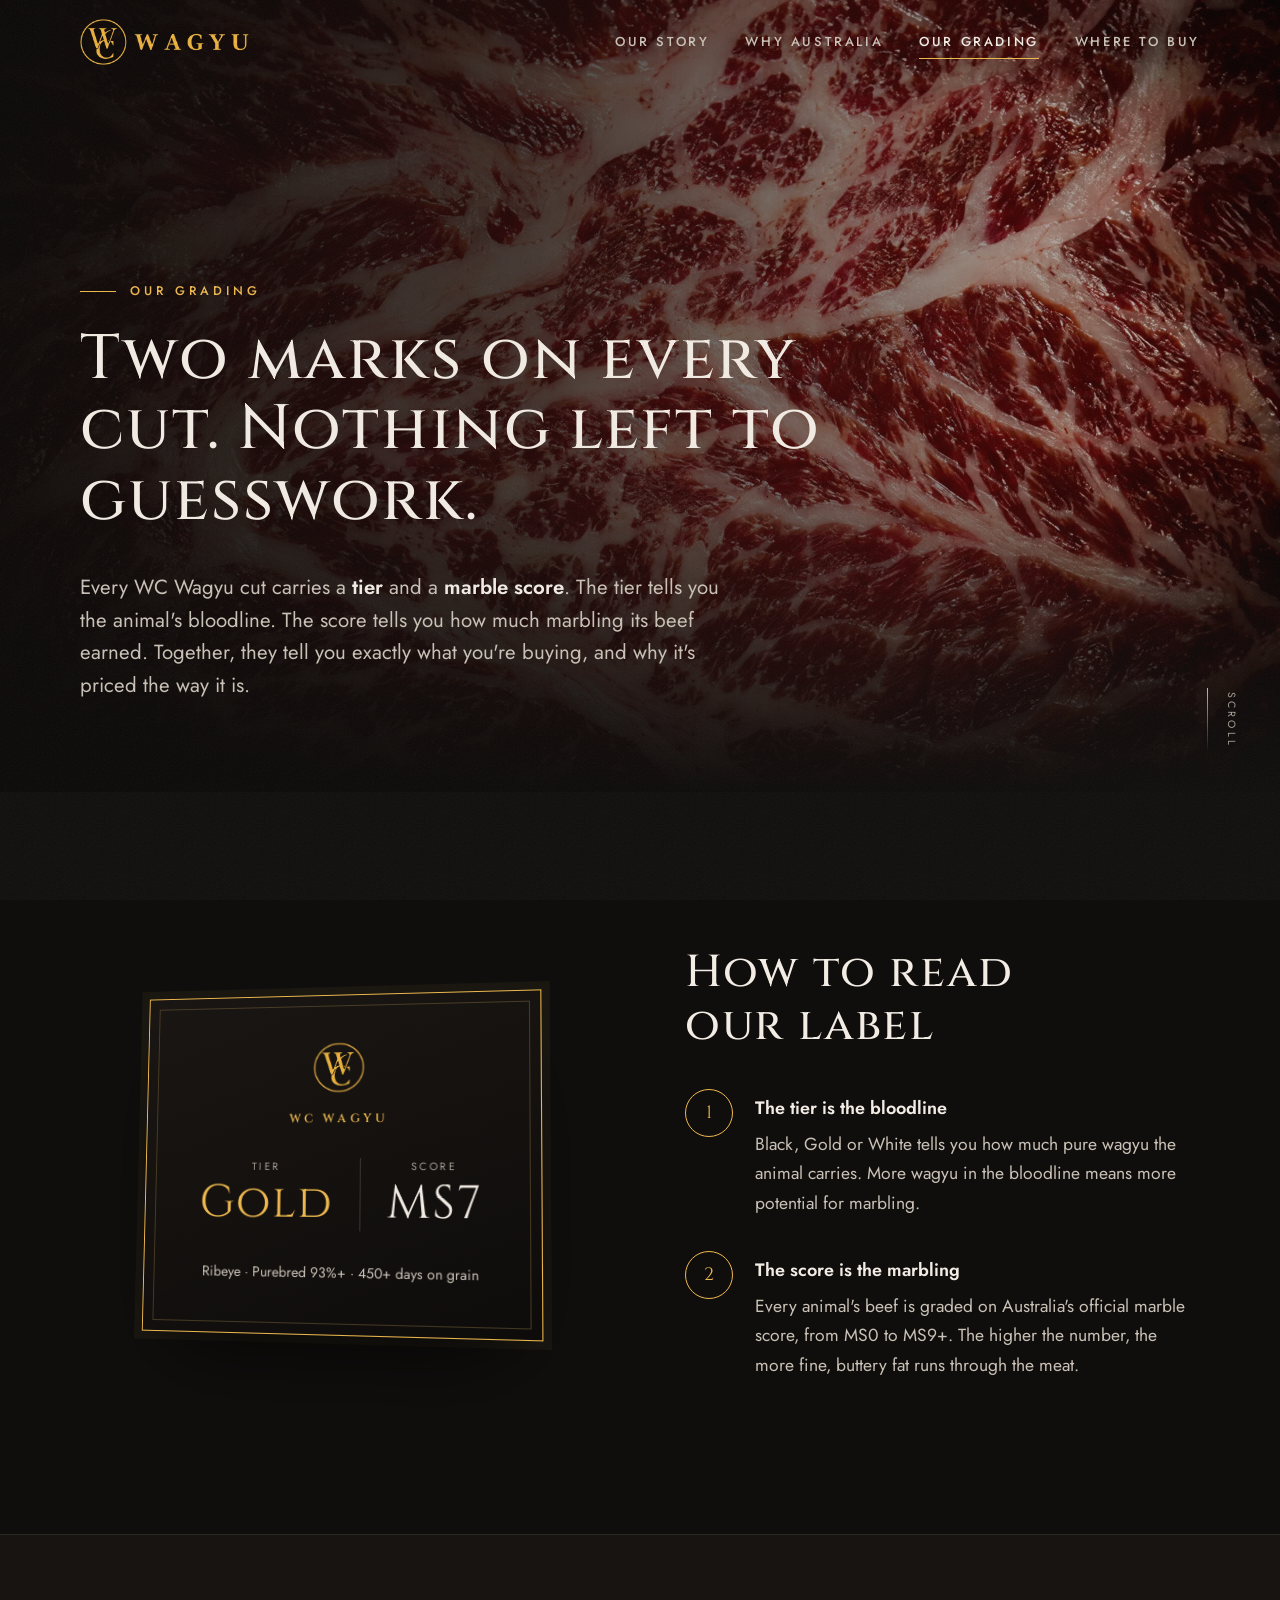
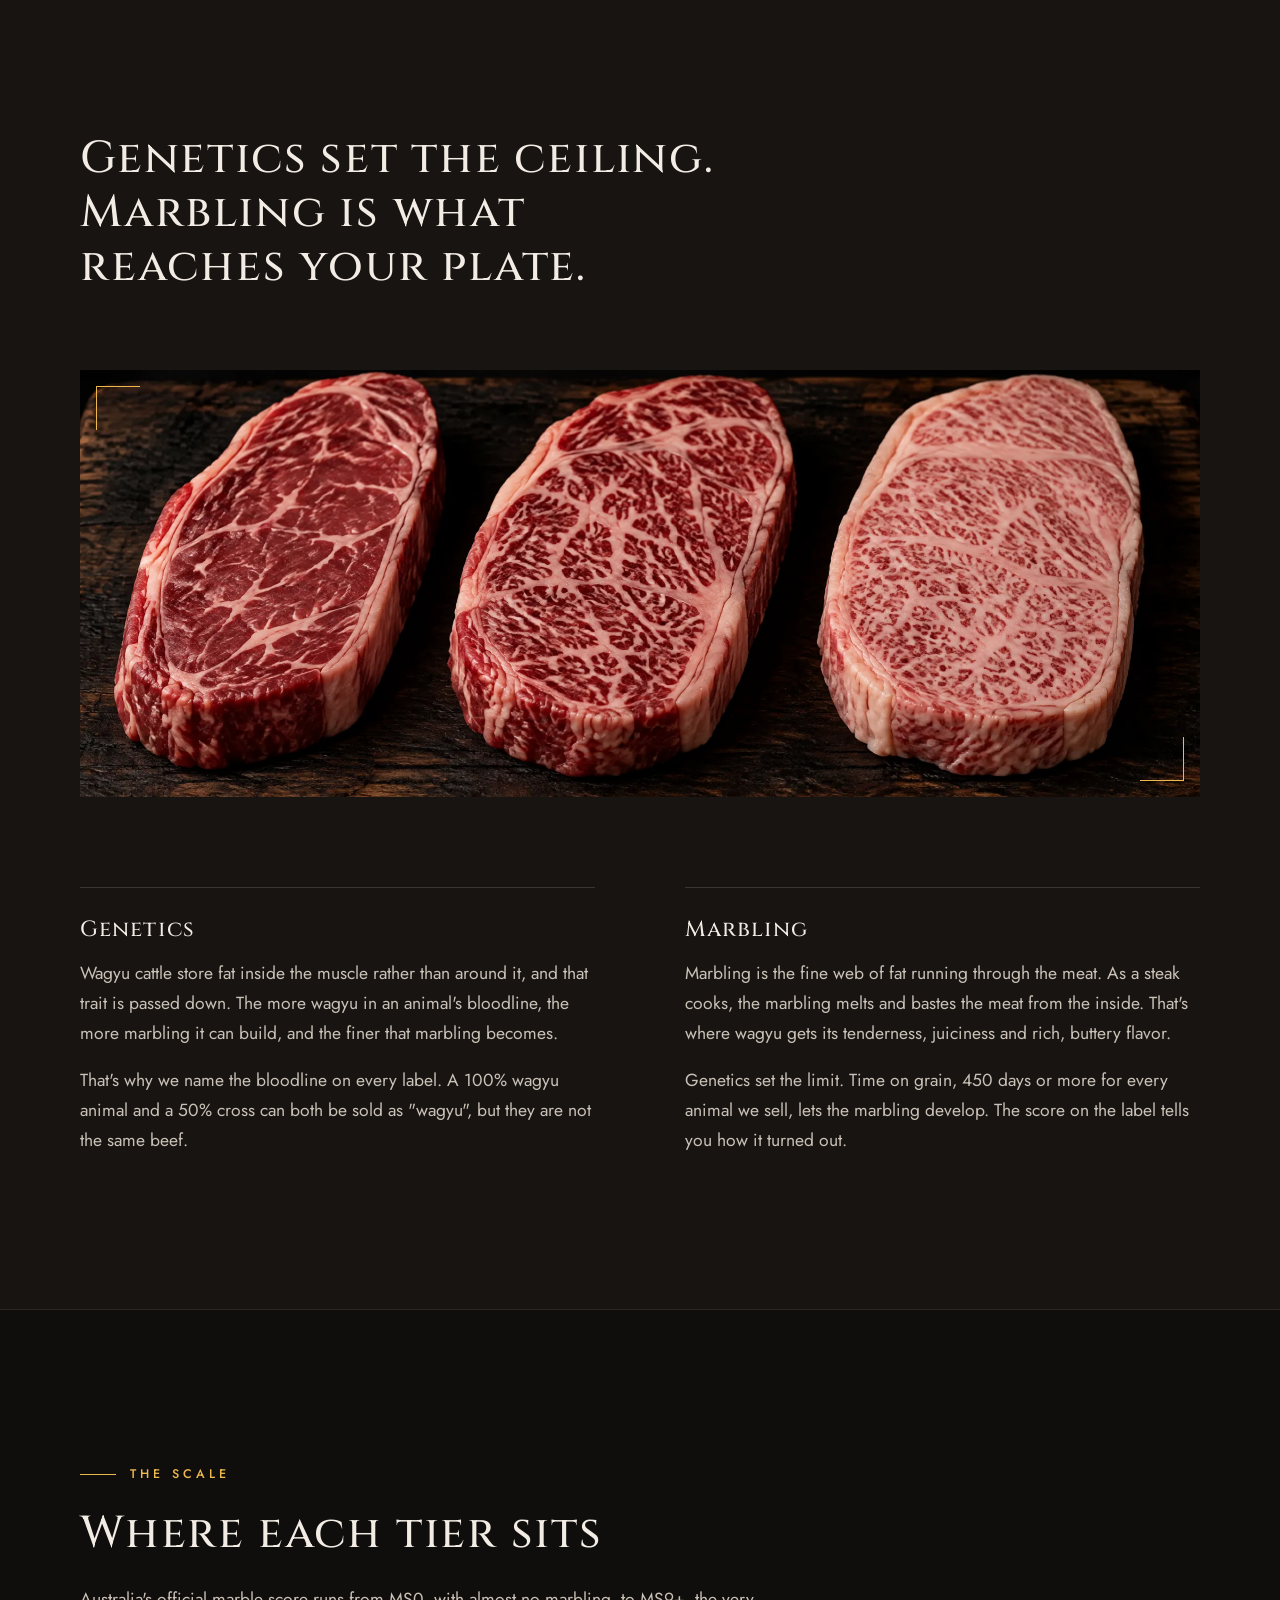
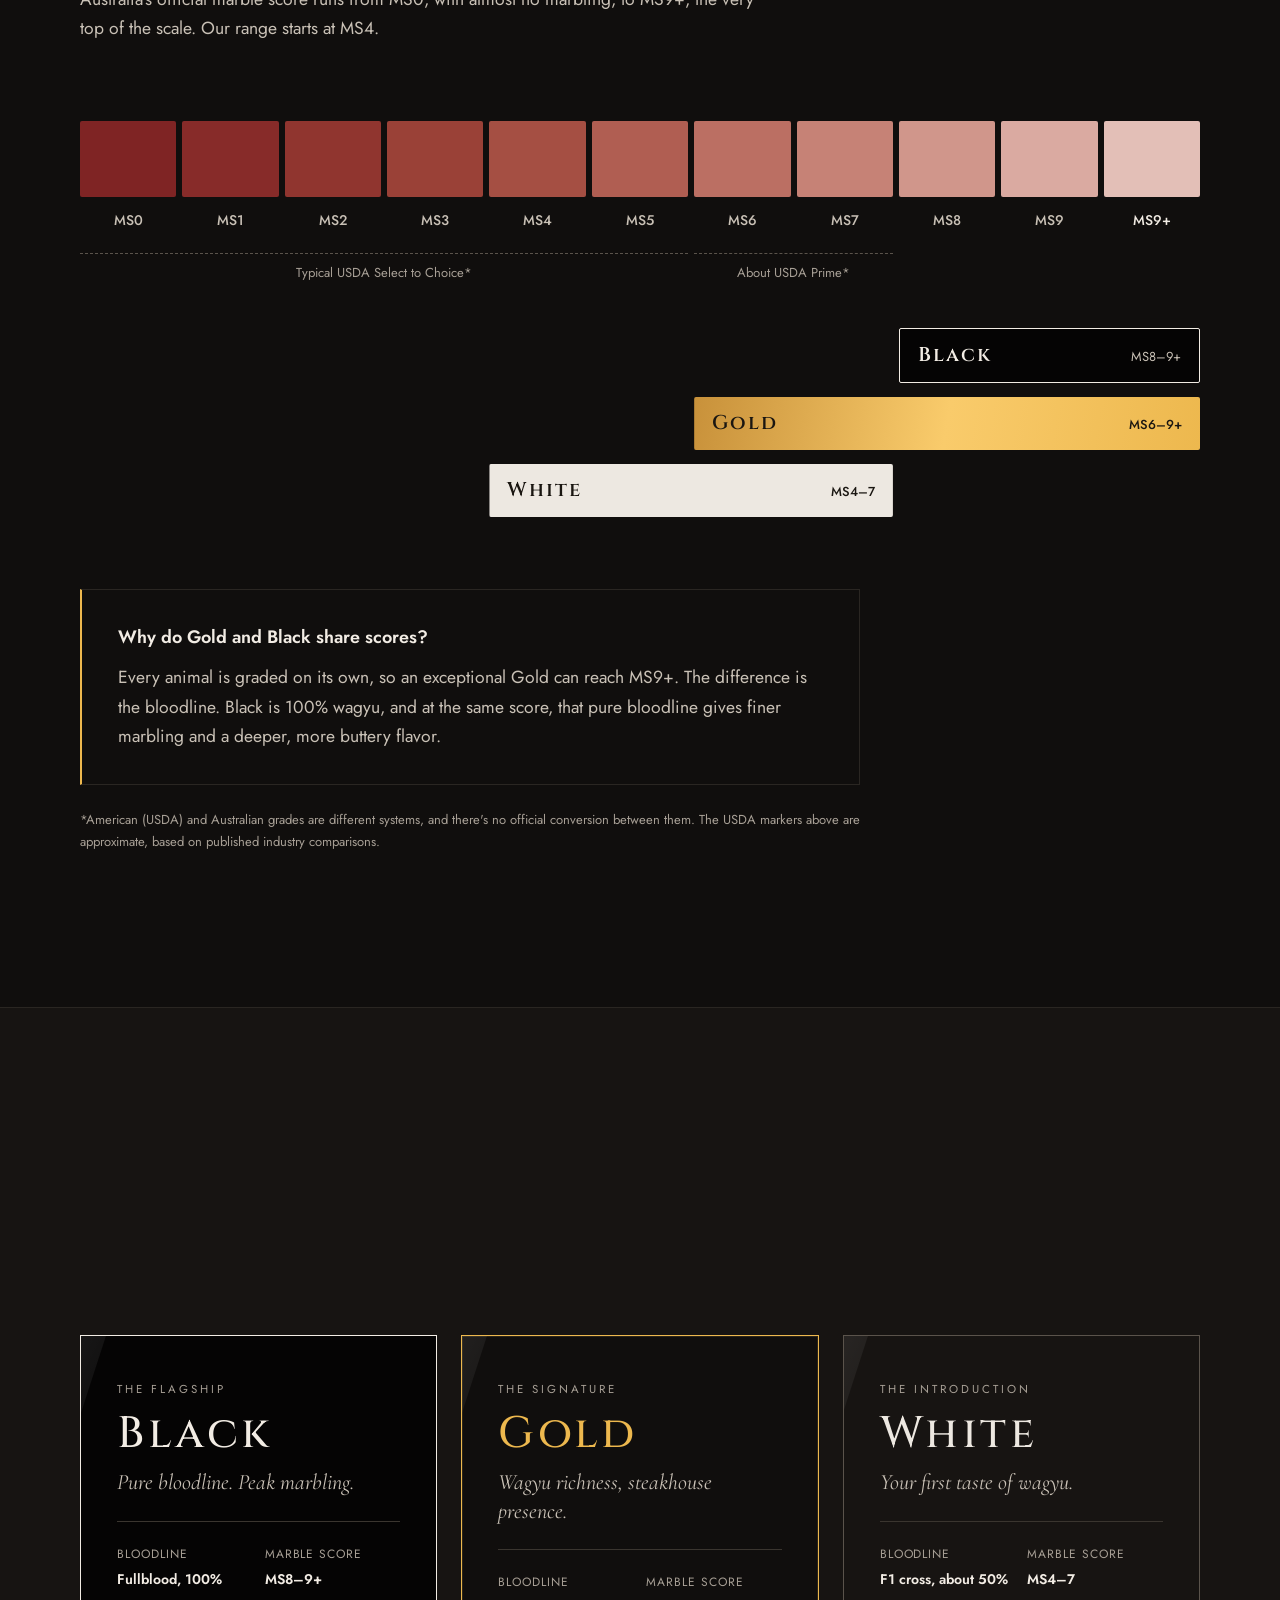
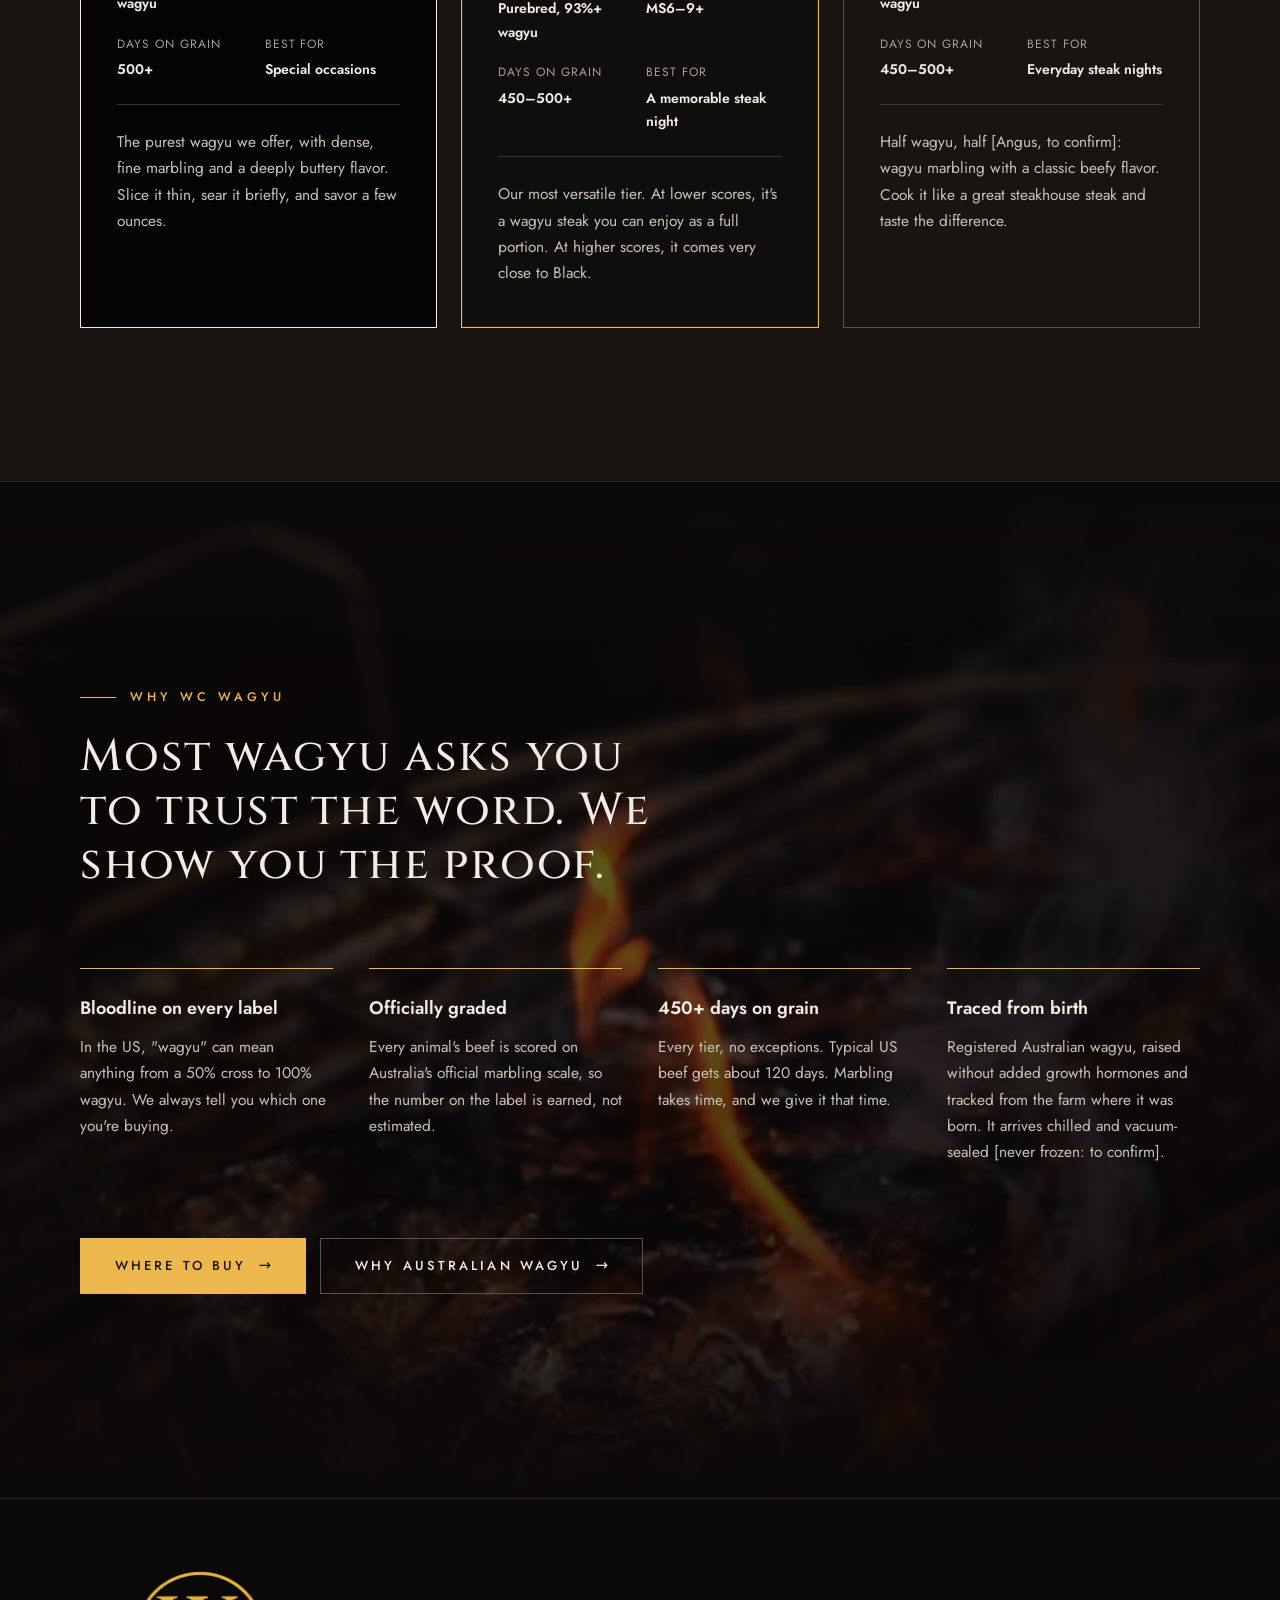
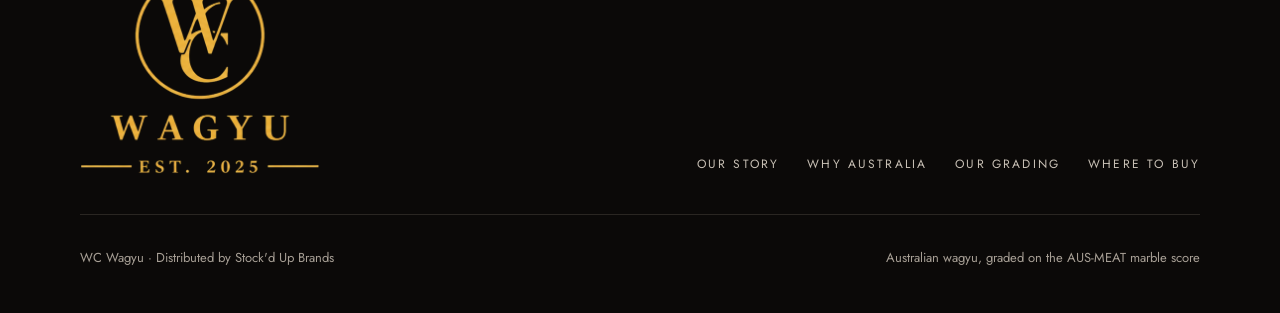
==== commit fb6a0224: "Rebrand to WC Wagyu and refocus the home page on Australian wagyu The header and footer now use the " ====
--- a/our-grading.html
+++ b/our-grading.html
@@ -3,8 +3,8 @@
 <head>
 <meta charset="utf-8">
 <meta name="viewport" content="width=device-width, initial-scale=1">
-<title>Our Grading — Windy City Wagyu</title>
-<meta name="description" content="Every Windy City Wagyu cut carries a tier and a marble score. The tier tells you the bloodline; the score tells you the marbling.">
+<title>Our Grading — WC Wagyu</title>
+<meta name="description" content="Every WC Wagyu cut carries a tier and a marble score. The tier tells you the bloodline; the score tells you the marbling.">
 <meta name="theme-color" content="#100E0D">
 <link rel="icon" type="image/png" sizes="32x32" href="images/brand/favicon-32.png">
 <link rel="apple-touch-icon" href="images/brand/apple-touch-icon.png">
@@ -19,7 +19,7 @@
 
 <header class="site-header">
 <div class="wrap">
-<a class="brand" href="index.html" aria-label="Windy City Wagyu home"><img src="images/brand/logo-mark.webp" alt="" width="534" height="524"><span>WINDY CITY WAGYU</span></a>
+<a class="brand" href="index.html"><img src="images/brand/logo-horizontal.webp" alt="WC Wagyu" width="1068" height="290"></a>
 <button class="nav-toggle" type="button" aria-label="Menu" aria-expanded="false" aria-controls="site-nav"><span></span><span></span></button>
 <nav id="site-nav" class="nav" aria-label="Main">
 <a href="index.html">Our Story</a>
@@ -37,7 +37,7 @@
 <div class="wrap">
 <p class="eyebrow" data-hero="1">Our Grading</p>
 <h1 class="display display--md" data-hero="2">Two marks on every cut. Nothing left to guesswork.</h1>
-<p class="lede" data-hero="3">Every Windy City Wagyu cut carries a <strong class="hl">tier</strong> and a <strong class="hl">marble score</strong>. The tier tells you the animal's bloodline. The score tells you how much marbling its beef earned. Together, they tell you exactly what you're buying, and why it's priced the way it is.</p>
+<p class="lede" data-hero="3">Every WC Wagyu cut carries a <strong class="hl">tier</strong> and a <strong class="hl">marble score</strong>. The tier tells you the animal's bloodline. The score tells you how much marbling its beef earned. Together, they tell you exactly what you're buying, and why it's priced the way it is.</p>
 </div>
 <span class="scroll-cue" aria-hidden="true">Scroll</span>
 </section>
@@ -48,7 +48,7 @@
 <div class="label-stage" data-reveal="fade" style="padding: 24px 0">
 <div class="label-card" role="img" aria-label="Example label: Gold, MS7, Ribeye">
 <img class="label-mark" src="images/brand/logo-mark.webp" alt="" width="534" height="524">
-<div class="brandline">WINDY CITY WAGYU</div>
+<div class="brandline">WC WAGYU</div>
 <div class="marks">
 <div class="mark"><div class="k">TIER</div><div class="v" style="color: var(--gold)">Gold</div></div>
 <div class="mark"><div class="k">SCORE</div><div class="v">MS7</div></div>
@@ -207,7 +207,7 @@
 <div class="frame" data-parallax><img src="images/real-grill-smoke.webp" alt="" width="1600" height="2431" loading="lazy" style="object-position: center 55%"></div>
 <div class="wrap">
 <div class="section-head">
-<p class="eyebrow" data-reveal>Why Windy City Wagyu</p>
+<p class="eyebrow" data-reveal>Why WC Wagyu</p>
 <h2 id="why-us" class="h2" data-reveal style="--d:.1s; margin: 0">Most wagyu asks you to trust the word. We show you the proof.</h2>
 </div>
 <div class="features">
@@ -228,7 +228,7 @@
 <footer class="site-footer">
 <div class="wrap">
 <div class="footer-top">
-<a class="footer-brand" href="index.html"><img src="images/brand/logo-lockup.webp" alt="Windy City Wagyu, est. 2025, Australian wagyu" width="1316" height="1119" loading="lazy"></a>
+<a class="footer-brand" href="index.html"><img src="images/brand/logo-stacked.webp" alt="WC Wagyu, est. 2025" width="968" height="817" loading="lazy"></a>
 <nav class="footer-nav" aria-label="Footer">
 <a href="index.html">Our Story</a>
 <a href="why-australia.html">Why Australia</a>
@@ -237,7 +237,7 @@
 </nav>
 </div>
 <div class="footer-meta">
-<span>Windy City Wagyu · Distributed by Stock'd Up Brands</span>
+<span>WC Wagyu · Distributed by Stock'd Up Brands</span>
 <span>Australian wagyu, graded on the AUS-MEAT marble score</span>
 </div>
 </div>
--- a/styles.css
+++ b/styles.css
@@ -1,4 +1,4 @@
-/* Windy City Wagyu — shared design system */
+/* WC Wagyu — shared design system */
 
 :root {
   --ink: #0B0908;
@@ -94,9 +94,9 @@
   text-decoration: none;
   white-space: nowrap;
 }
-.brand img { width: 46px; height: auto; transition: width .4s var(--ease); }
-.site-header.is-scrolled .brand img { width: 38px; }
-@media (max-width: 420px) { .brand { font-size: 14px; gap: 10px; letter-spacing: .14em; } .brand img { width: 36px; } }
+.brand img { width: auto; height: 46px; transition: height .4s var(--ease); }
+.site-header.is-scrolled .brand img { height: 38px; }
+@media (max-width: 420px) { .brand img { height: 38px; } }
 .brand:hover { color: var(--gold-hi); }
 .nav { display: flex; gap: 36px; }
 .nav a {
@@ -529,20 +529,6 @@
   .steps h3 { margin: 10px 0 6px; }
 }
 
-/* ---------- People ---------- */
-.people { display: grid; grid-template-columns: repeat(auto-fit, minmax(260px, 1fr)); gap: 28px; }
-.person .portrait {
-  aspect-ratio: 4 / 5;
-  display: flex; align-items: center; justify-content: center;
-  background: linear-gradient(160deg, #26211C, #171412);
-  border: 1px solid var(--line);
-  color: #6B635A;
-  font-size: 12px;
-  letter-spacing: .16em;
-}
-.person h3 { margin: 20px 0 4px; font-size: 18px; font-weight: 600; }
-.person p { margin: 0; font-size: 14px; color: var(--text-3); }
-
 /* ---------- Quote ---------- */
 .quote { font-family: var(--serif); font-weight: 400; font-style: italic; font-size: clamp(34px, 4.6vw, 60px); line-height: 1.16; margin: 0; text-wrap: balance; }
 .quote-mark { display: block; font-family: var(--serif); font-size: 120px; line-height: .6; color: var(--gold); height: 54px; }
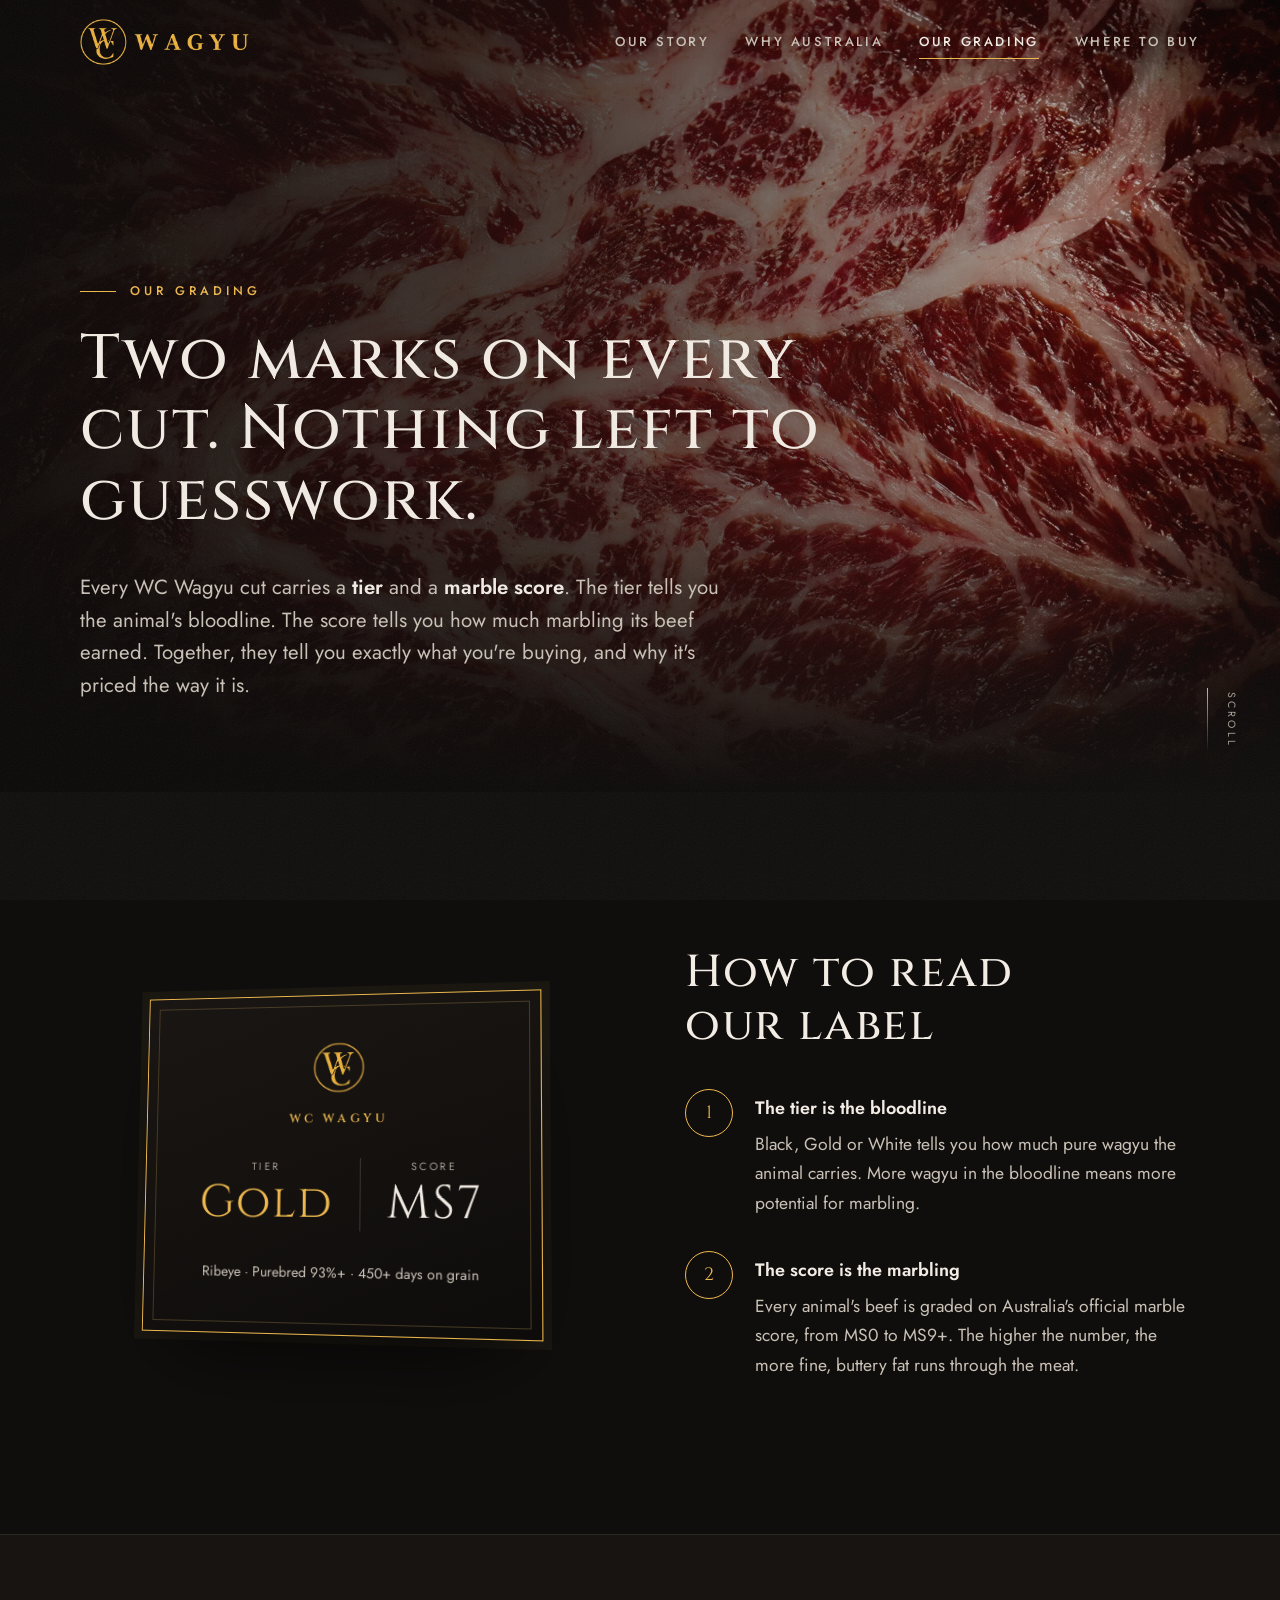
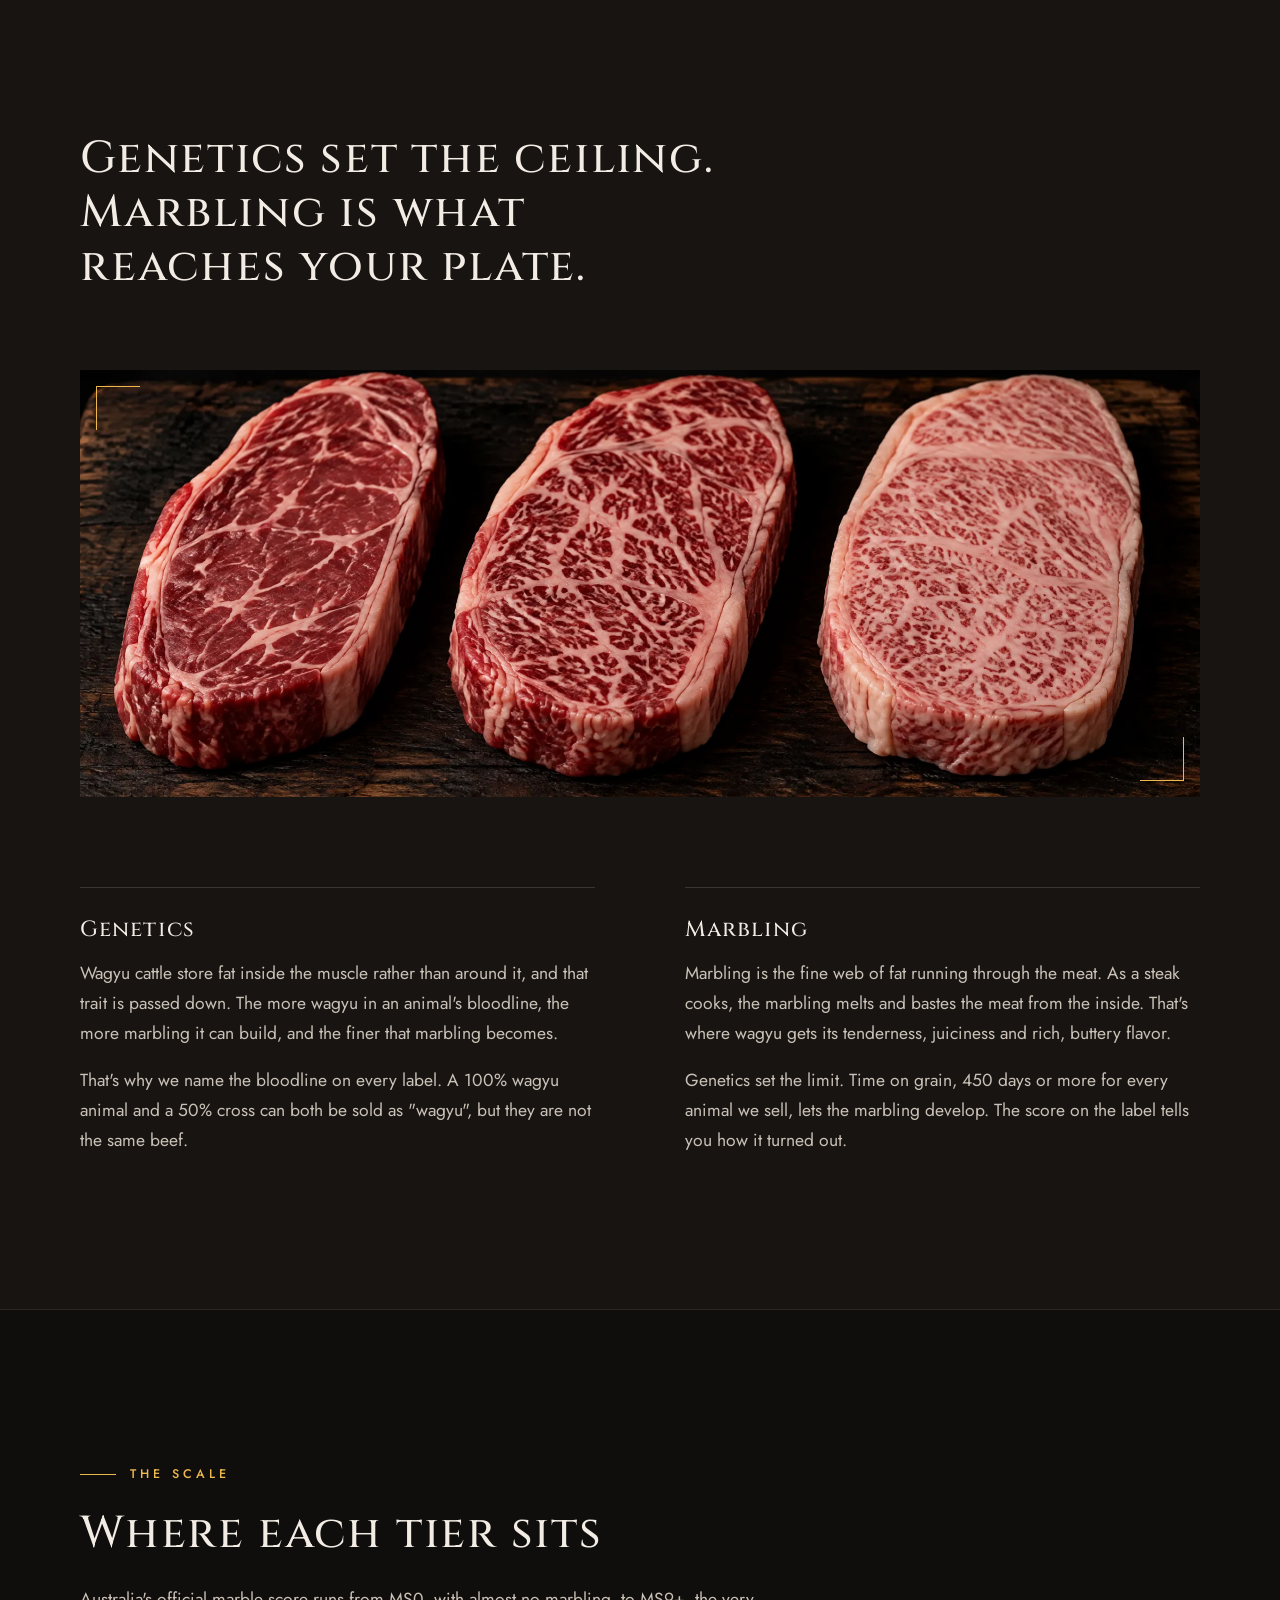
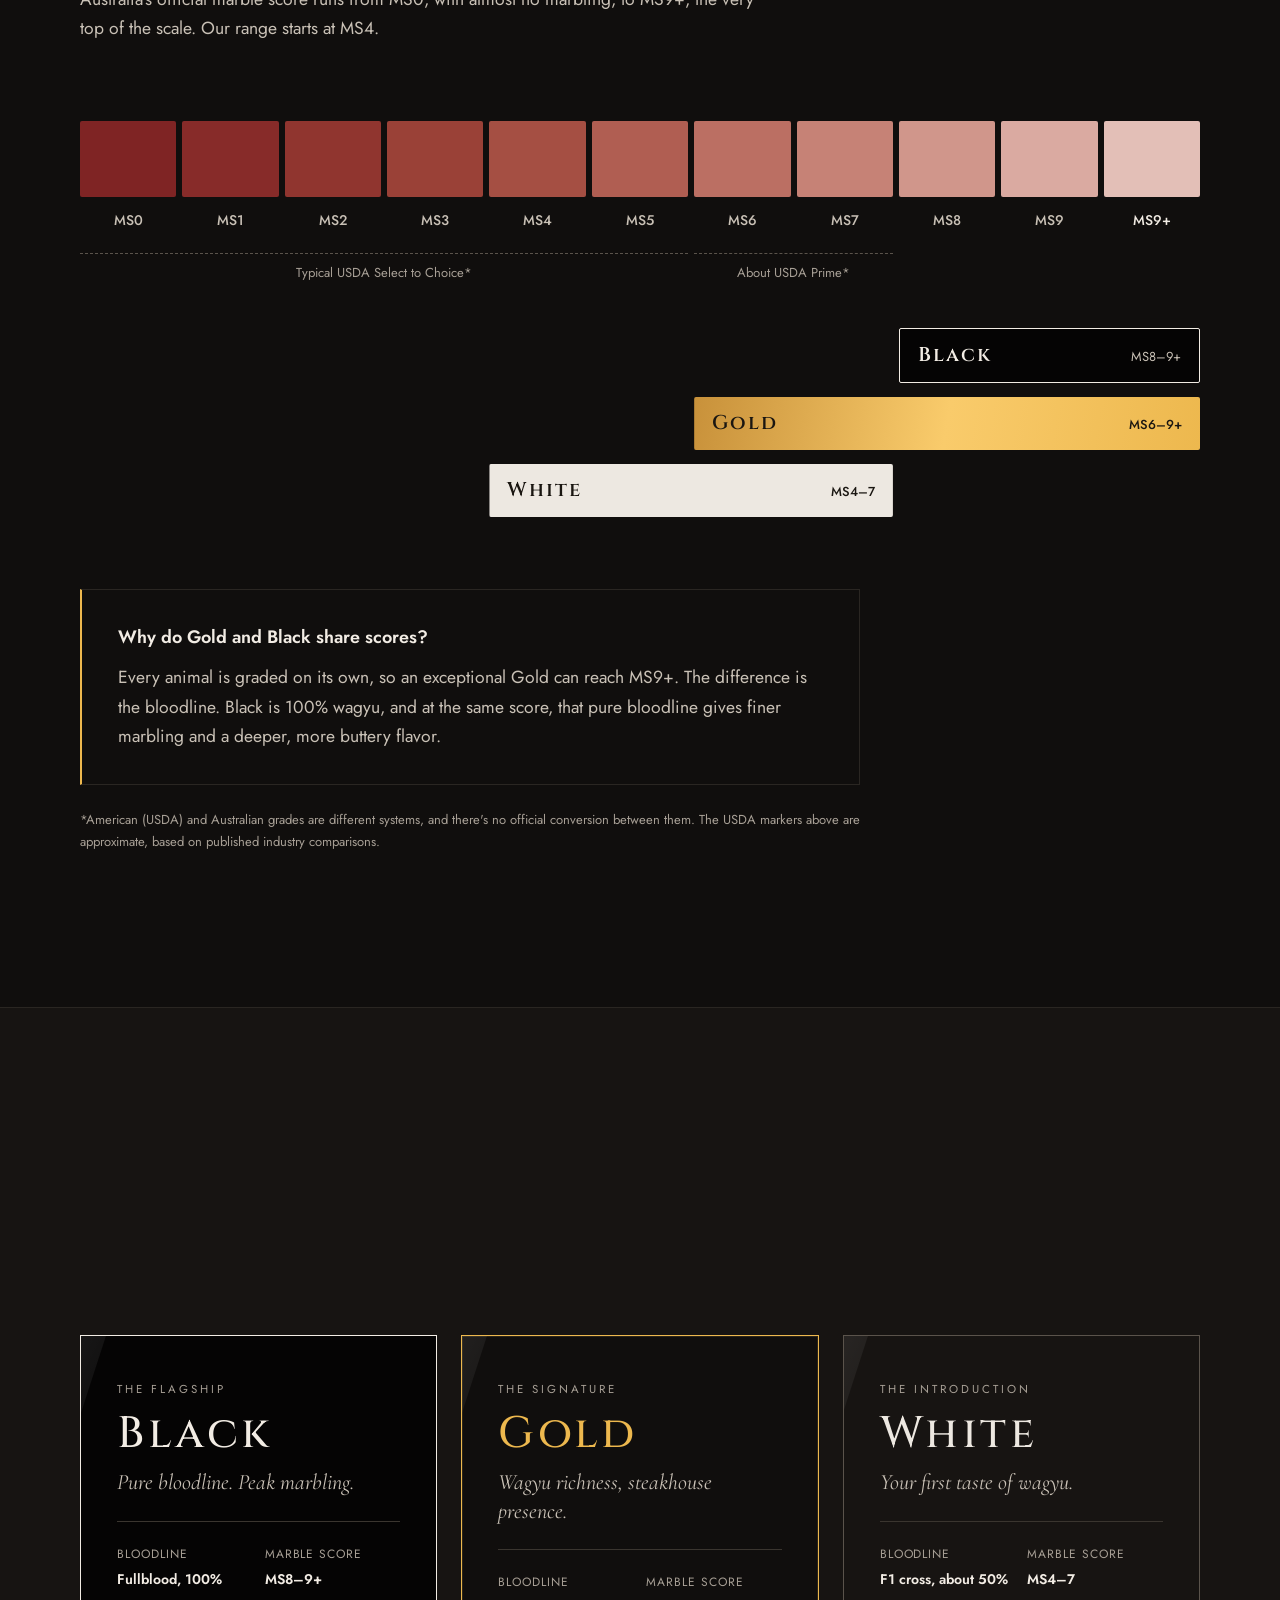
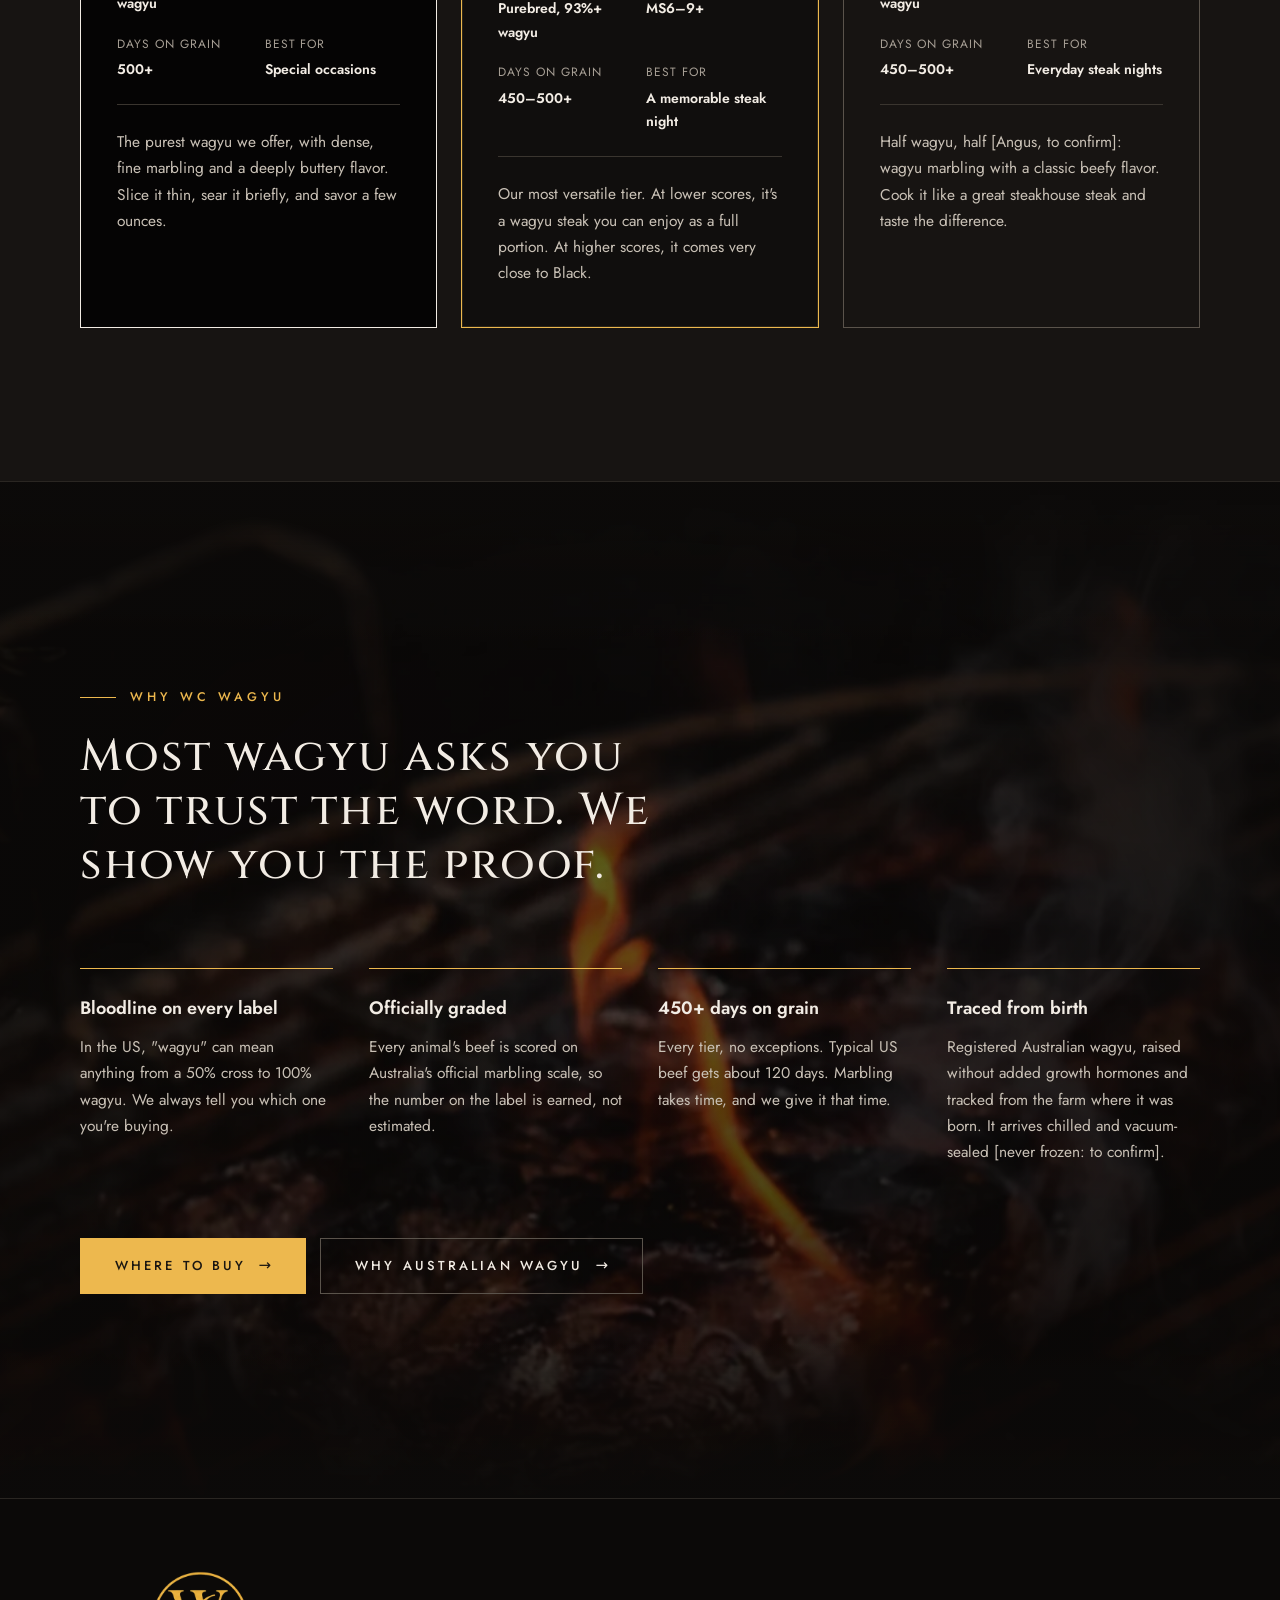
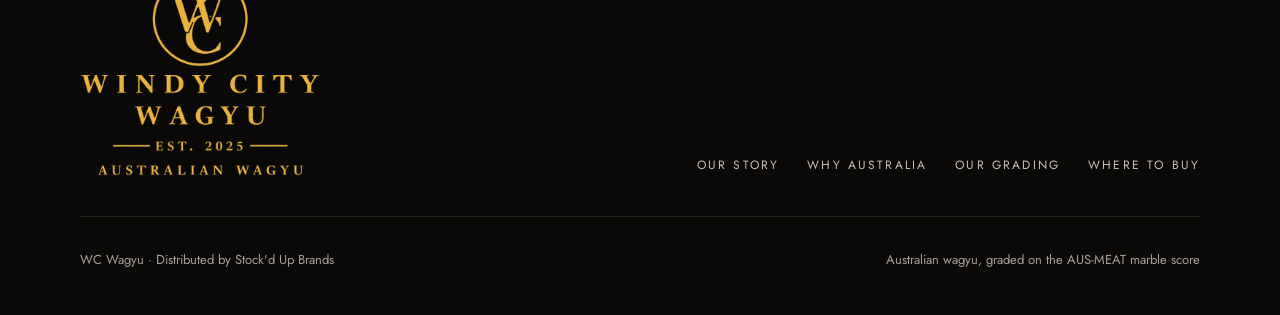
==== commit 96cfde52: "Restore the original full logo in the footer The footer goes back to the original lockup (WC monogra" ====
--- a/our-grading.html
+++ b/our-grading.html
@@ -228,7 +228,7 @@
 <footer class="site-footer">
 <div class="wrap">
 <div class="footer-top">
-<a class="footer-brand" href="index.html"><img src="images/brand/logo-stacked.webp" alt="WC Wagyu, est. 2025" width="968" height="817" loading="lazy"></a>
+<a class="footer-brand" href="index.html"><img src="images/brand/logo-lockup.webp" alt="Windy City Wagyu, est. 2025, Australian wagyu" width="1316" height="1119" loading="lazy"></a>
 <nav class="footer-nav" aria-label="Footer">
 <a href="index.html">Our Story</a>
 <a href="why-australia.html">Why Australia</a>
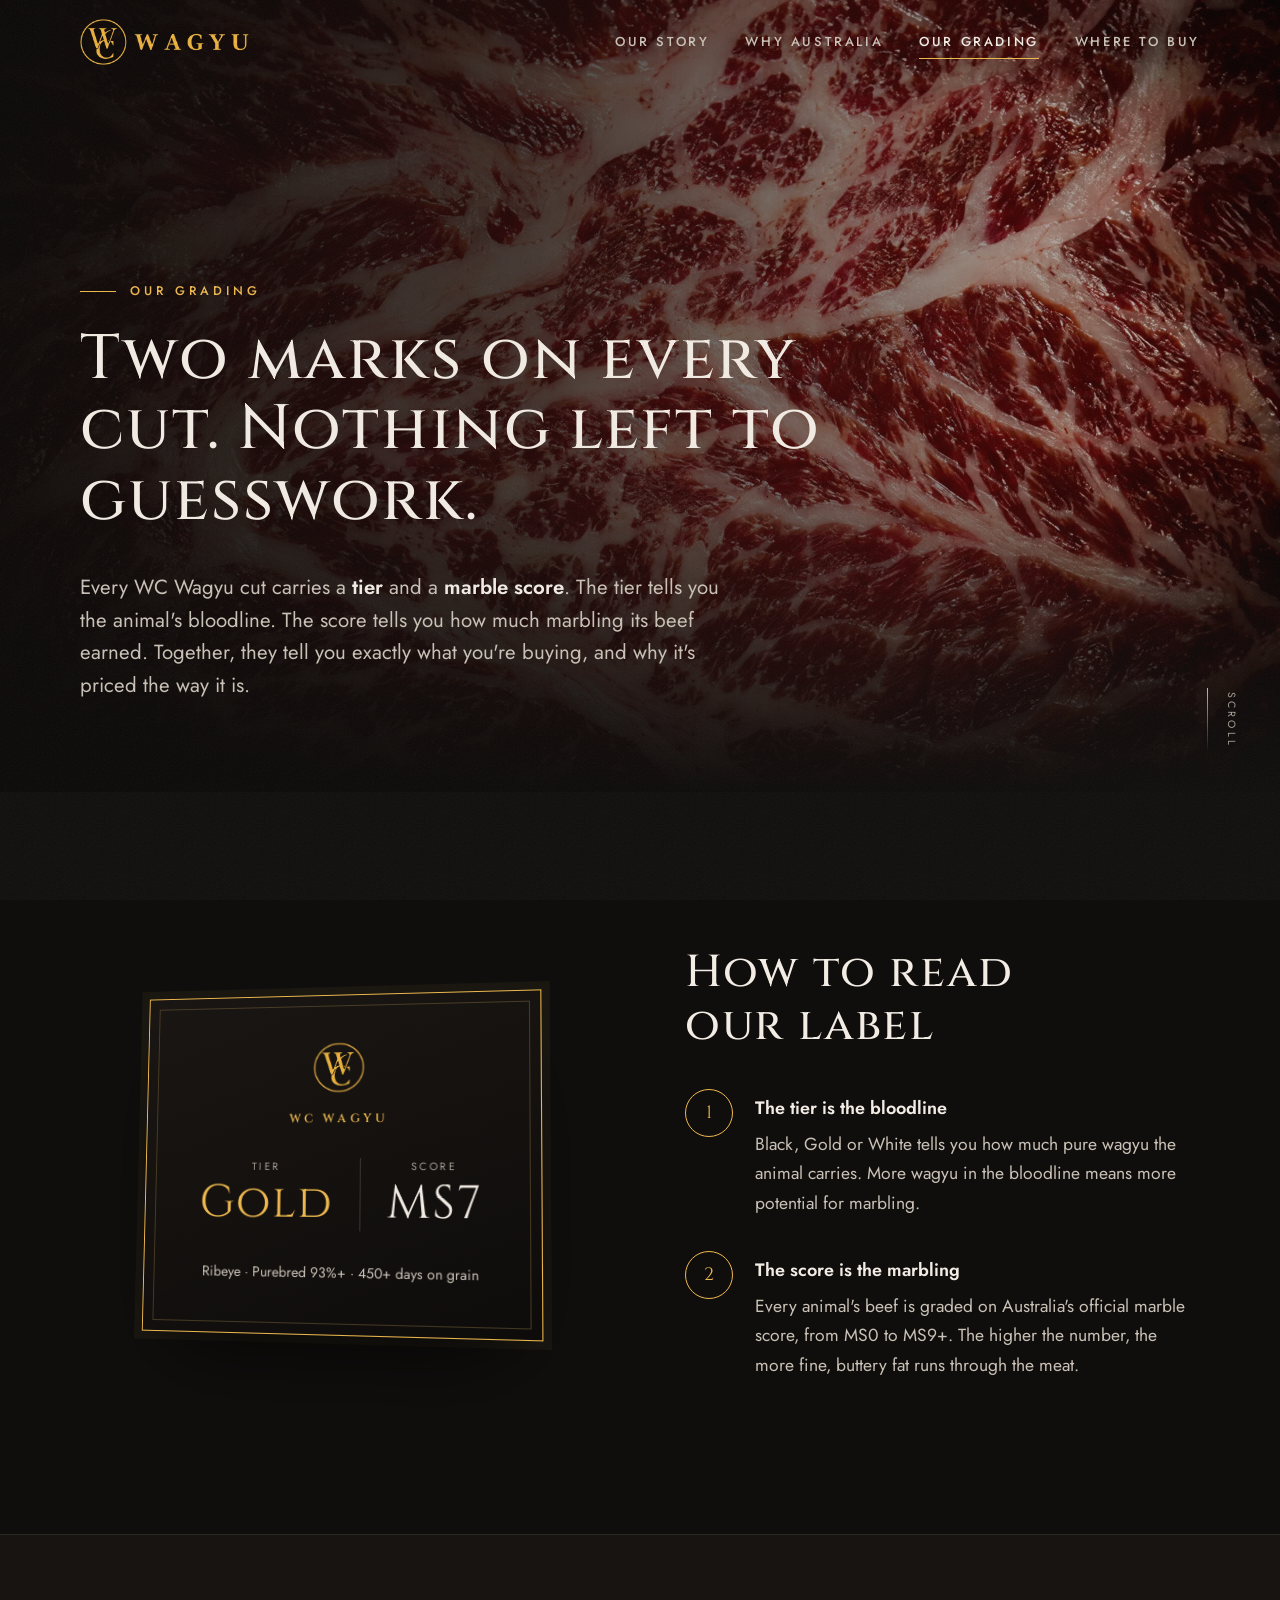
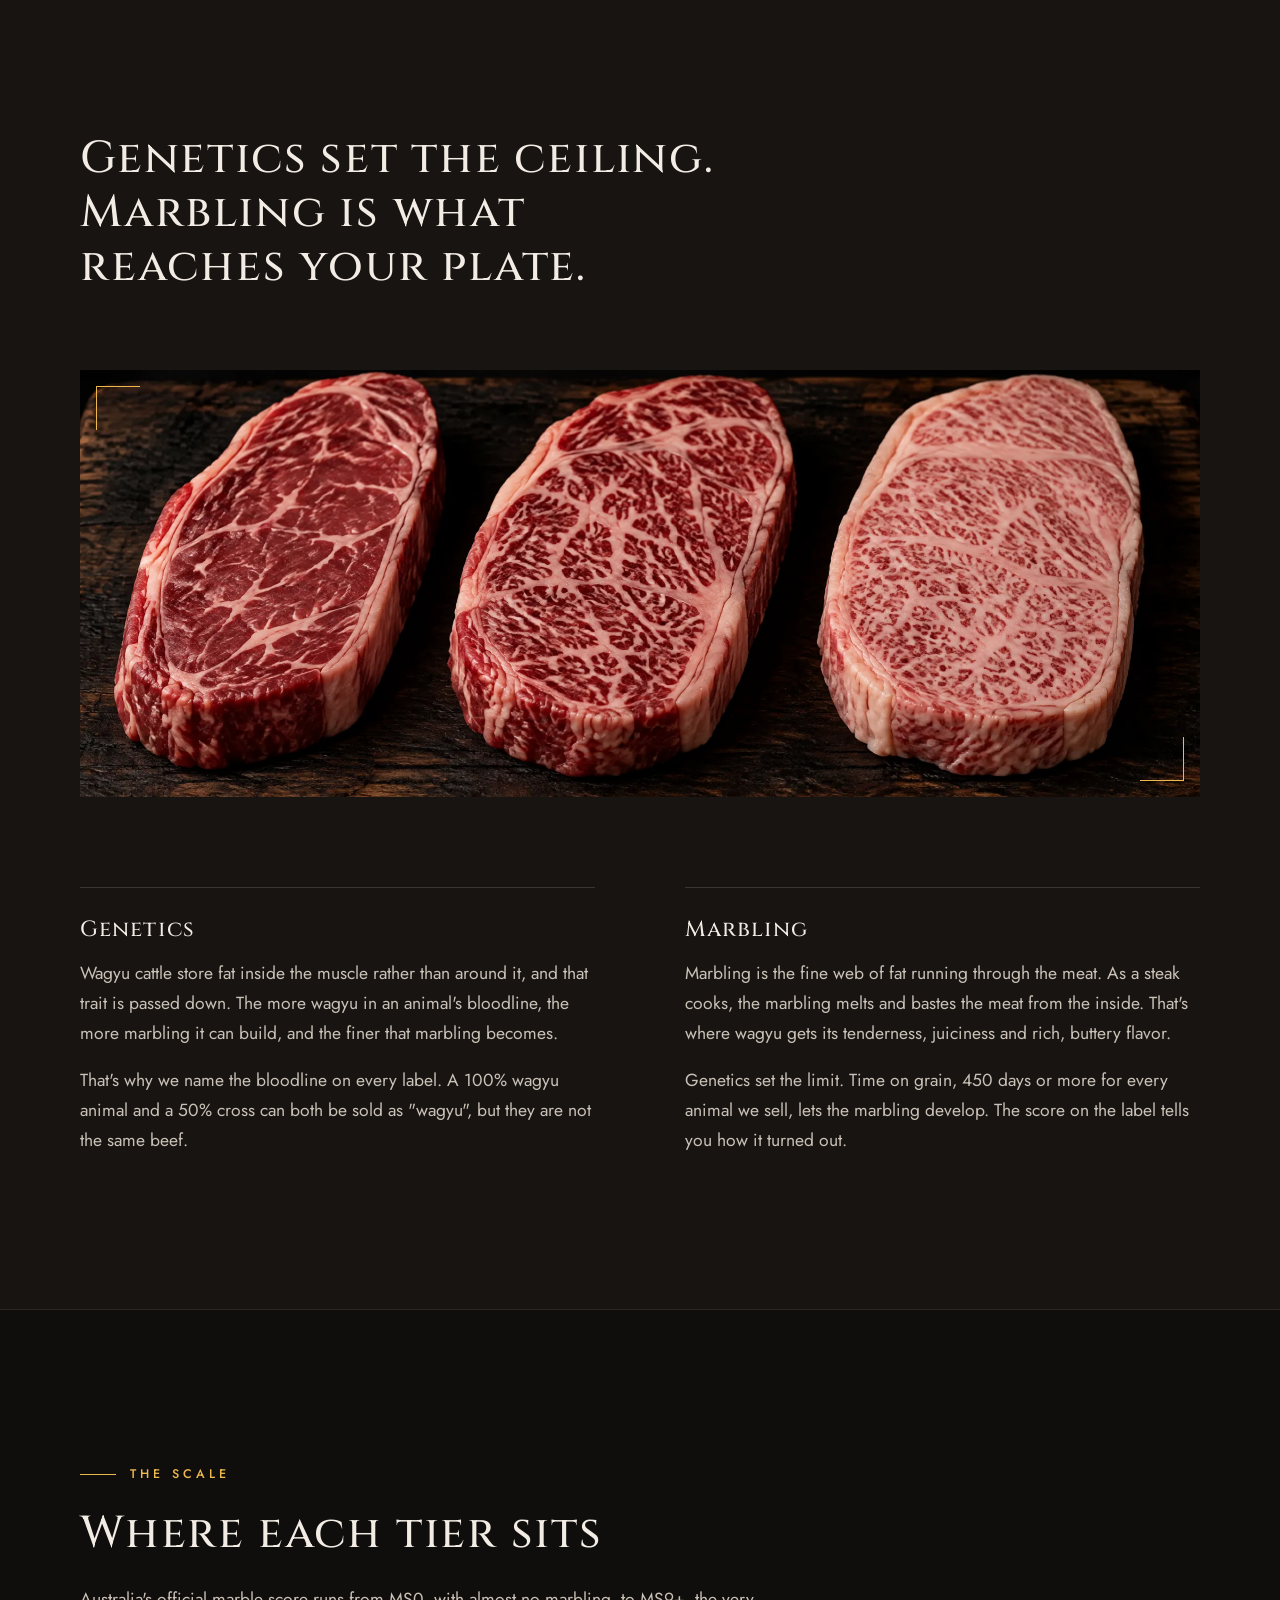
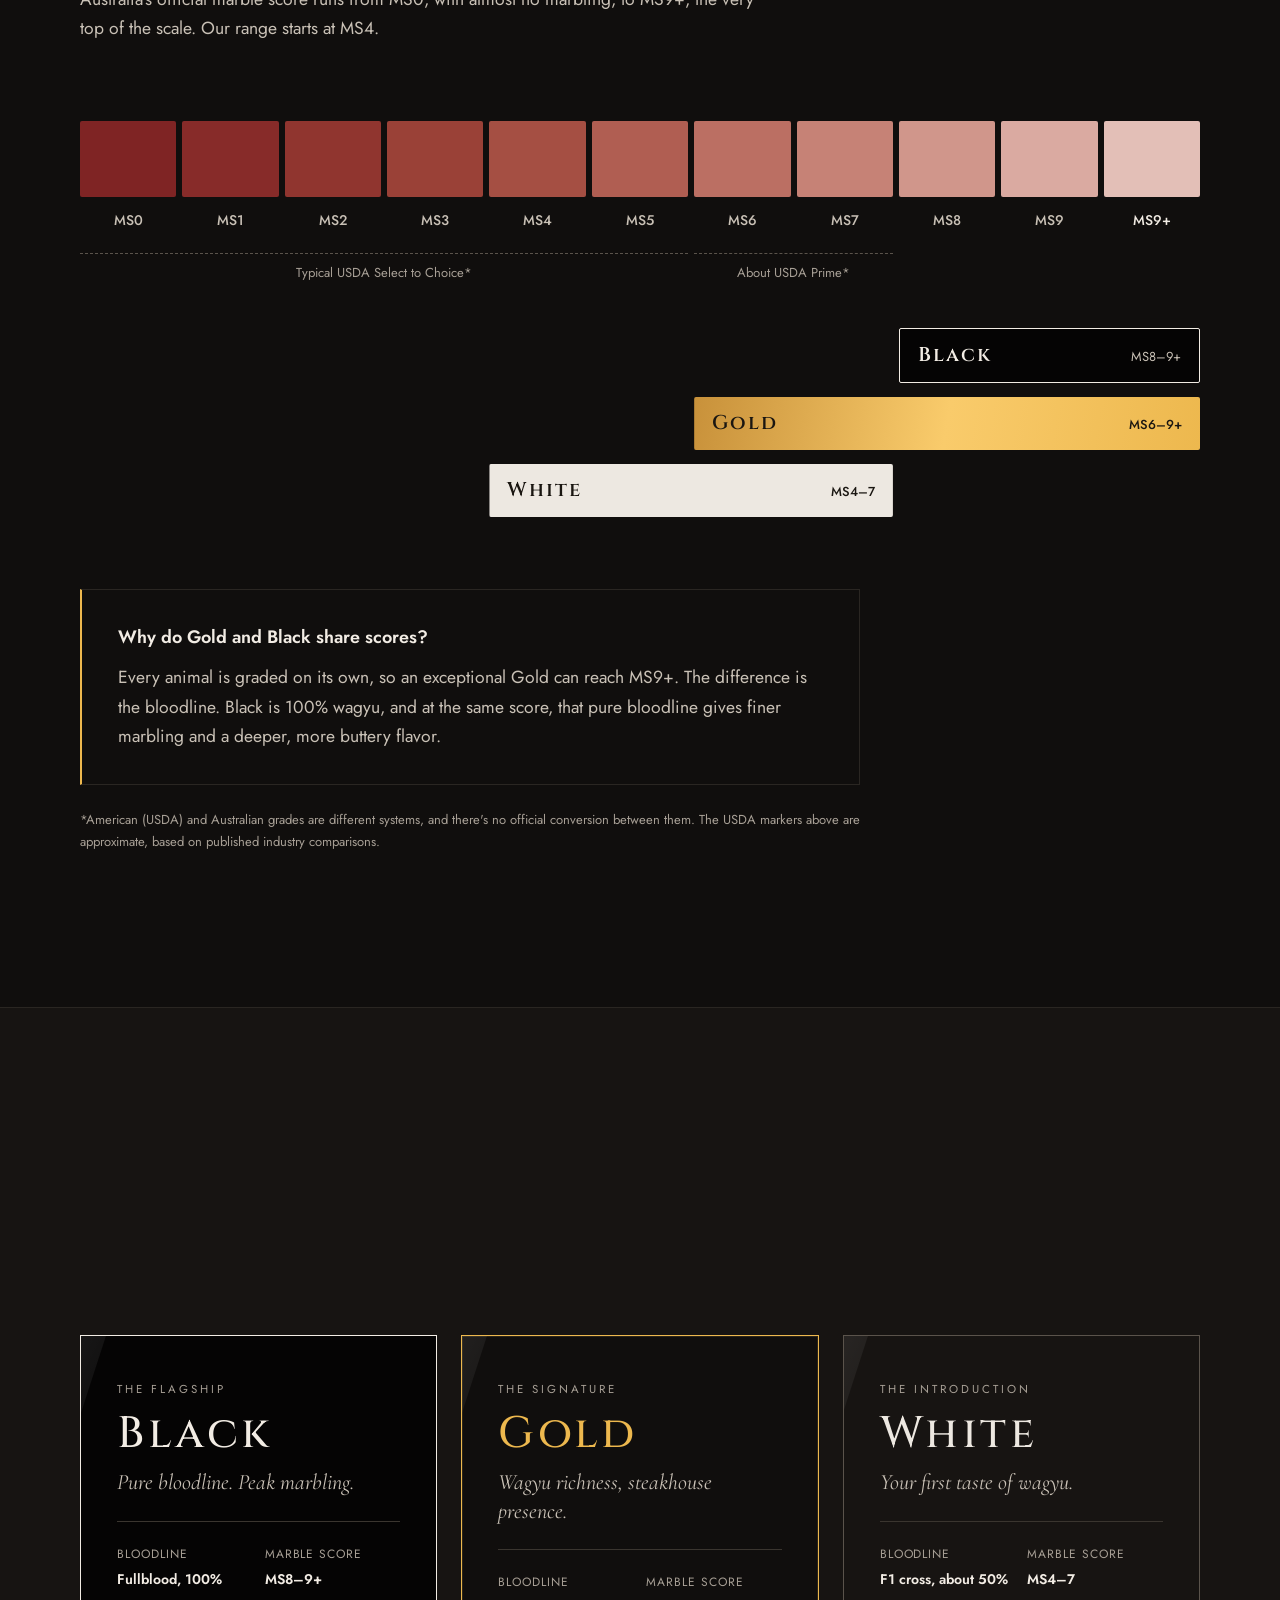
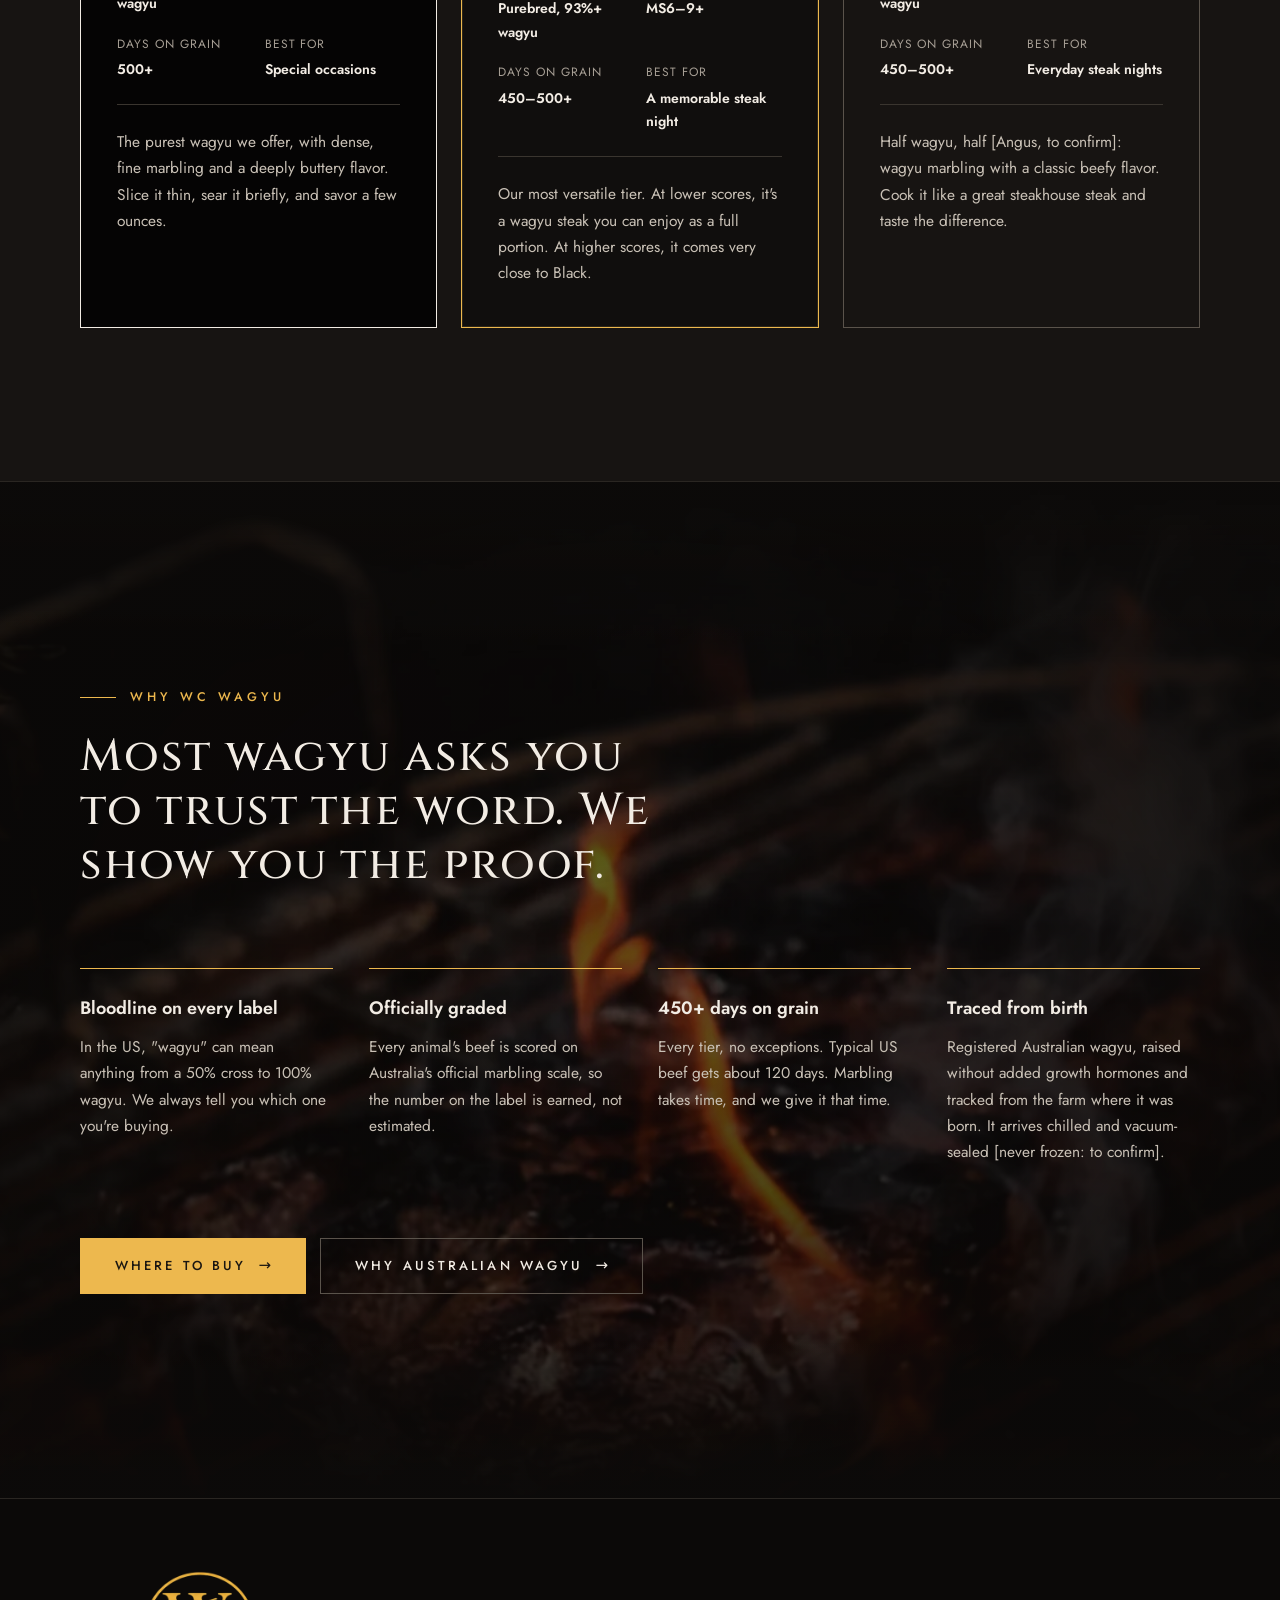
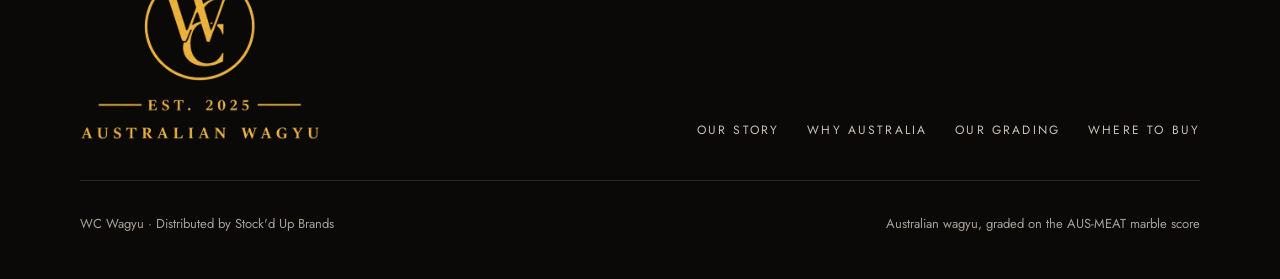
==== commit 3c6df797: "Drop the Windy City Wagyu lines from the footer logo The footer keeps the original artwork's WC mono" ====
--- a/our-grading.html
+++ b/our-grading.html
@@ -228,7 +228,7 @@
 <footer class="site-footer">
 <div class="wrap">
 <div class="footer-top">
-<a class="footer-brand" href="index.html"><img src="images/brand/logo-lockup.webp" alt="Windy City Wagyu, est. 2025, Australian wagyu" width="1316" height="1119" loading="lazy"></a>
+<a class="footer-brand" href="index.html"><img src="images/brand/logo-footer.webp" alt="WC Wagyu, est. 2025, Australian wagyu" width="1137" height="800" loading="lazy"></a>
 <nav class="footer-nav" aria-label="Footer">
 <a href="index.html">Our Story</a>
 <a href="why-australia.html">Why Australia</a>
